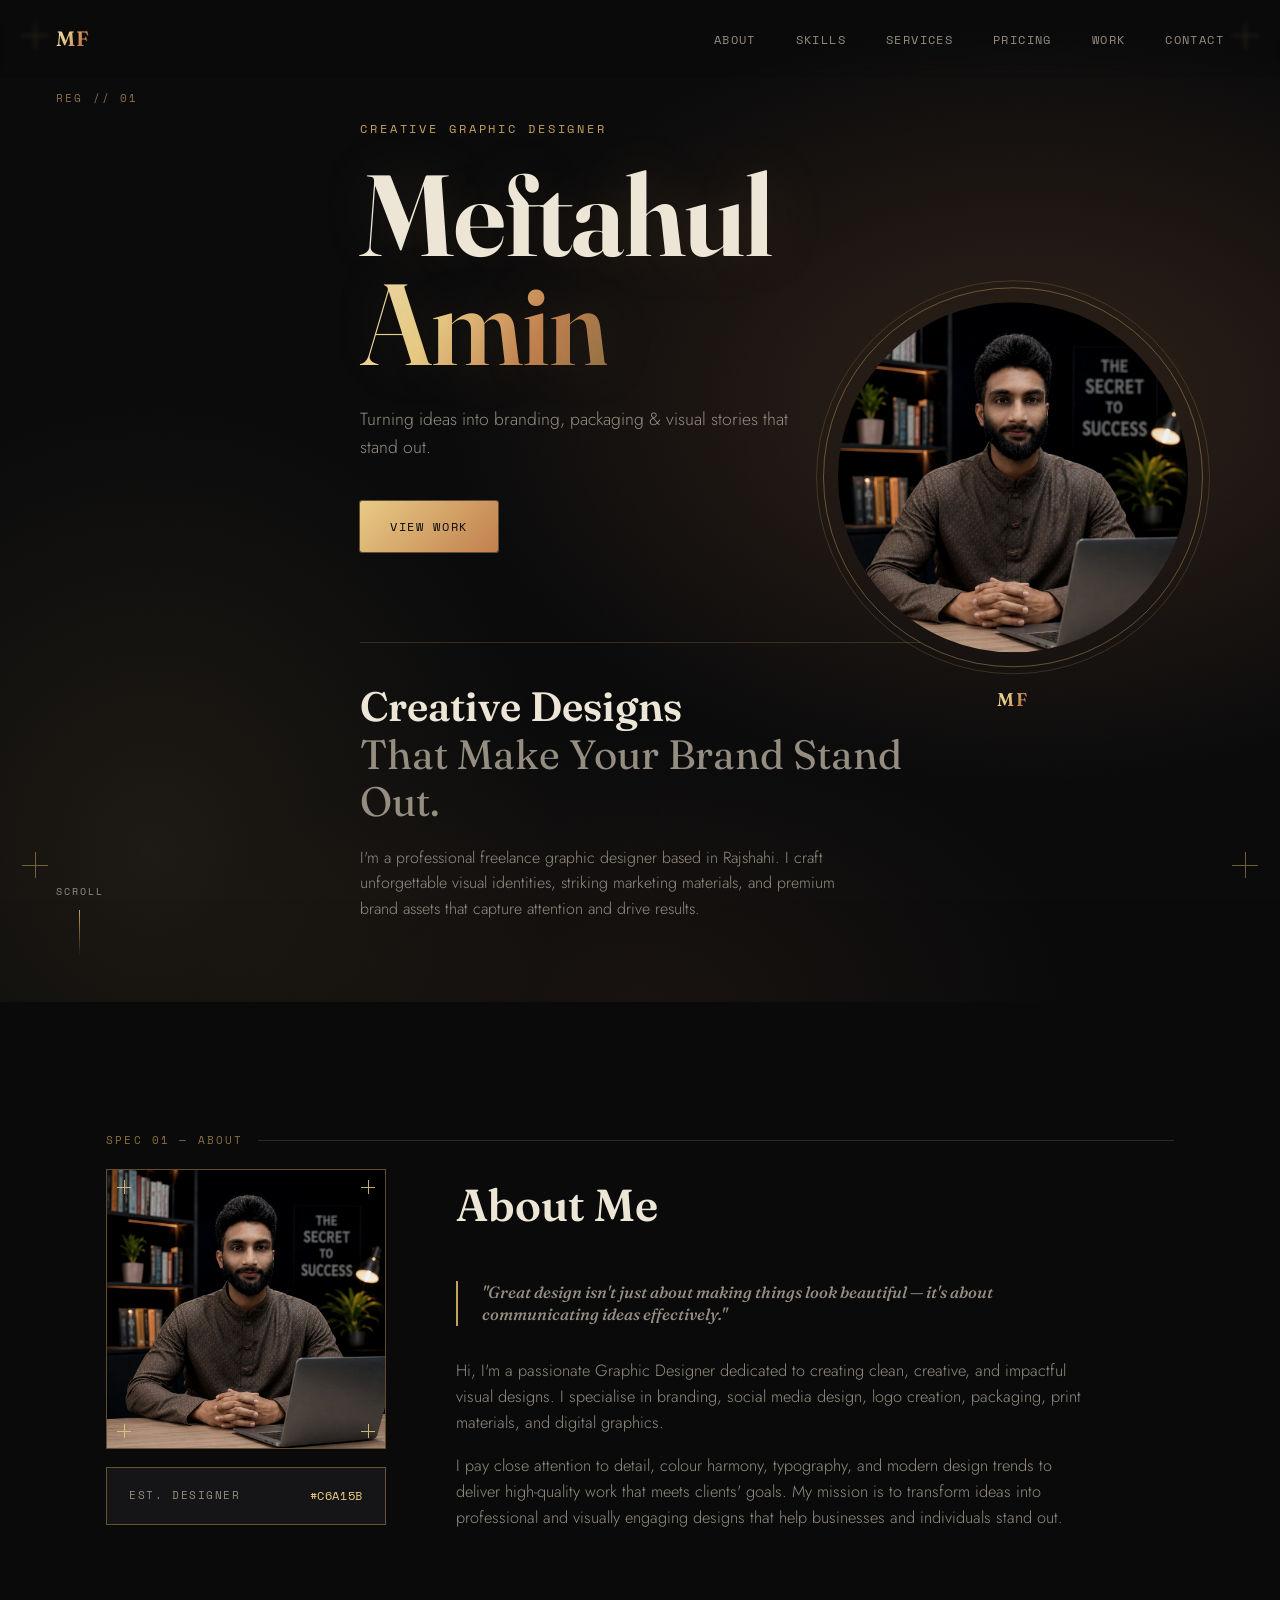
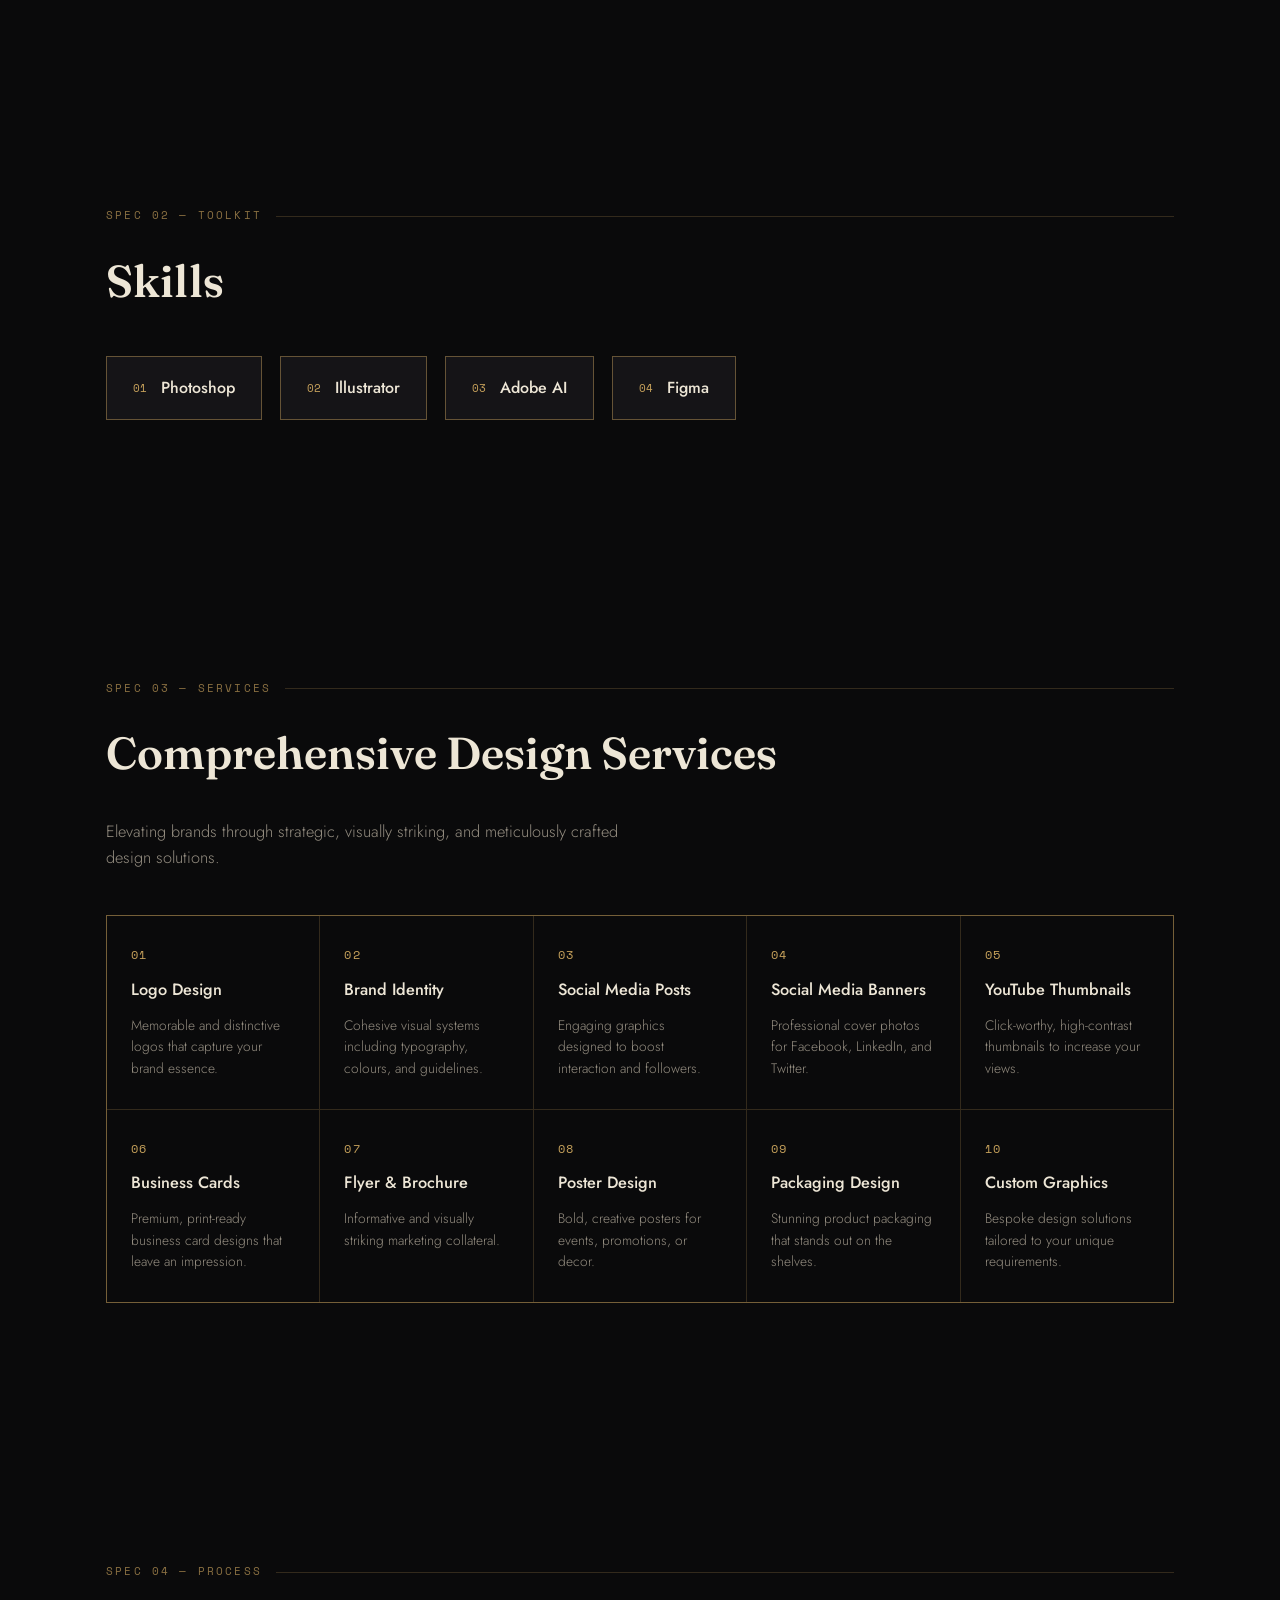
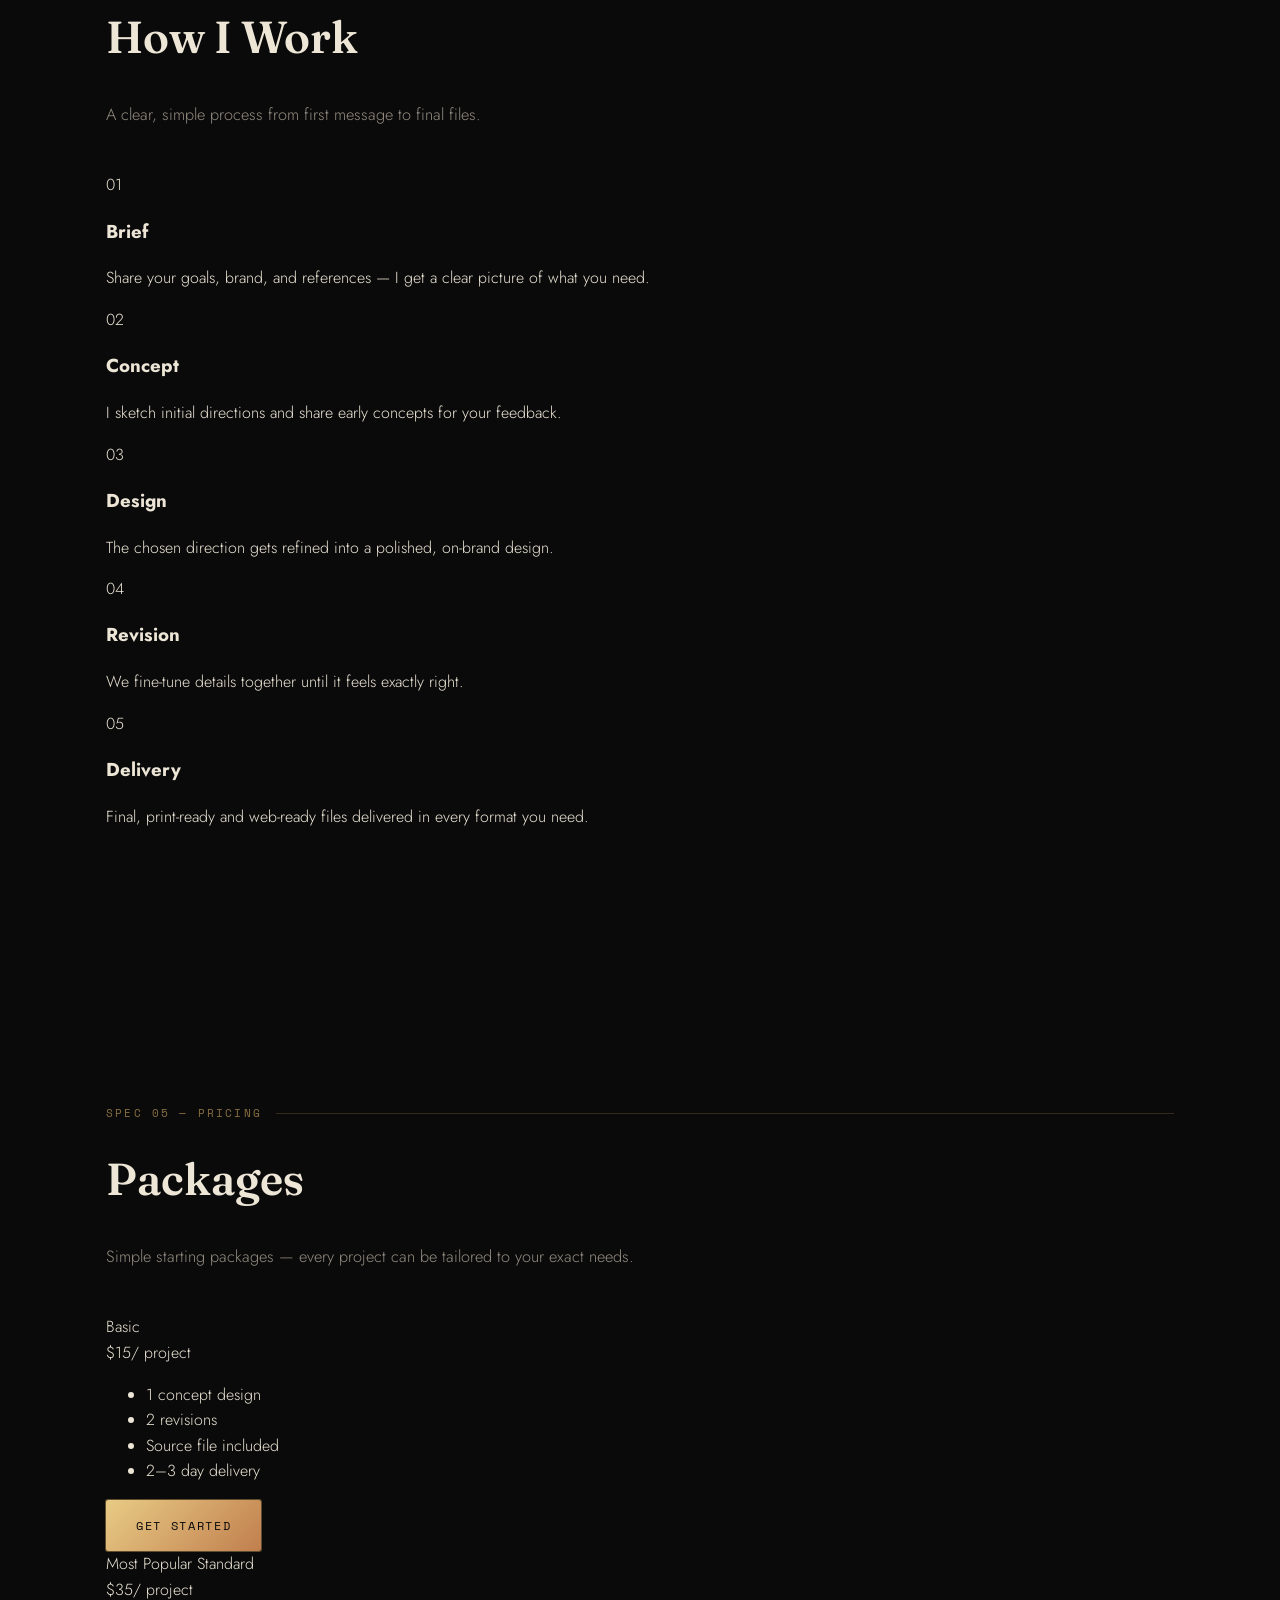
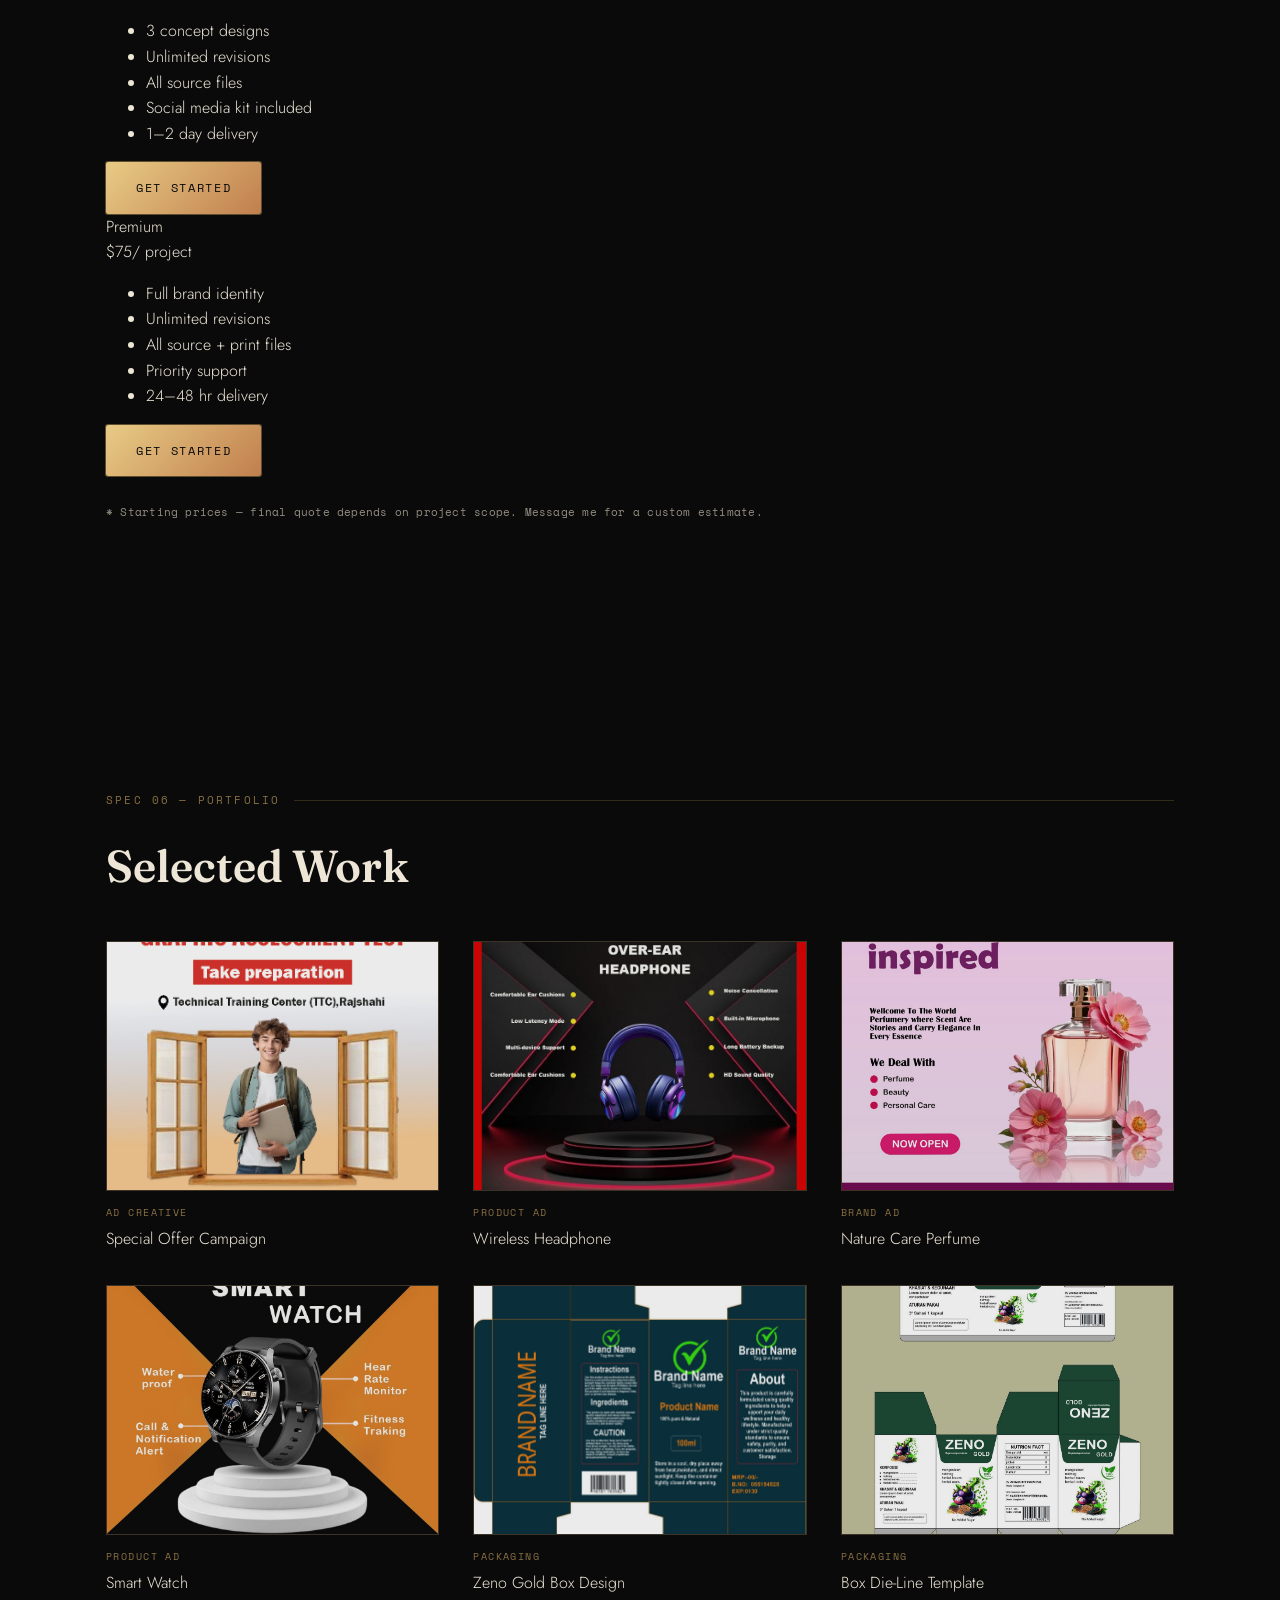
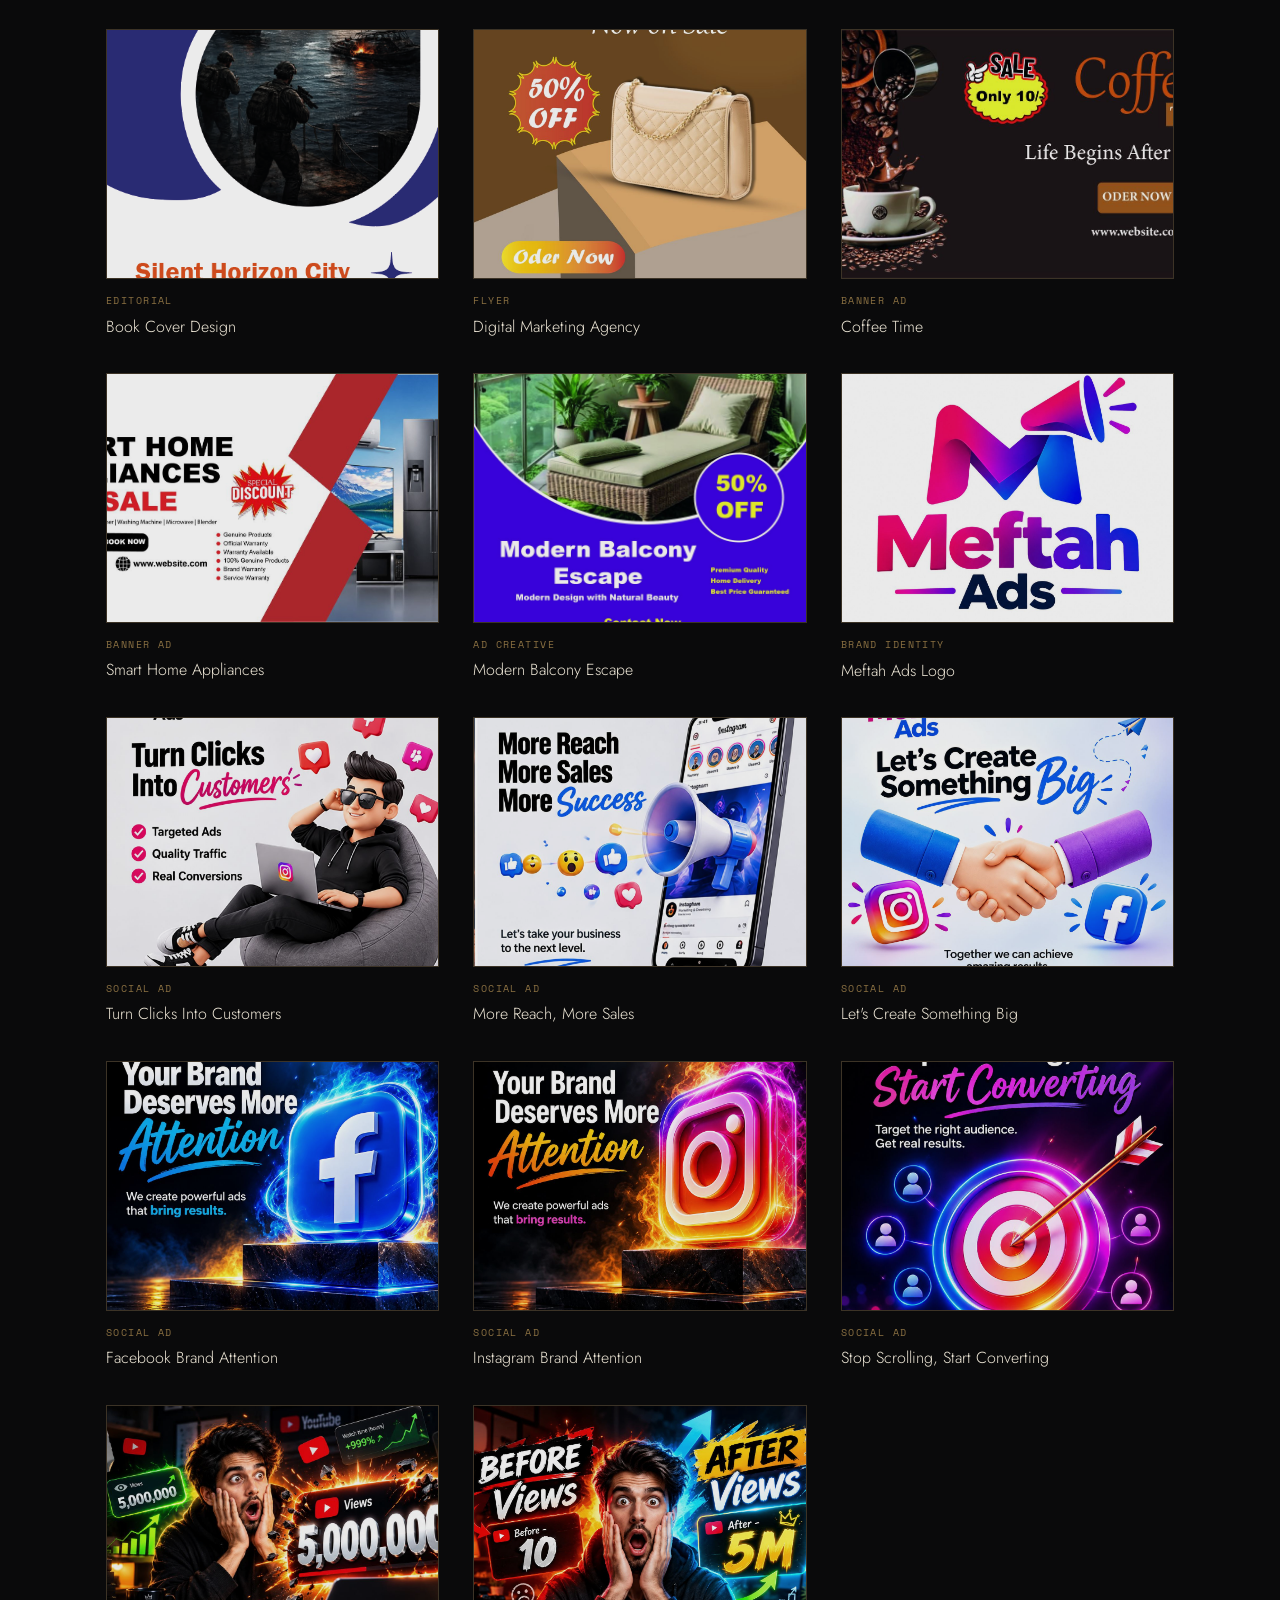
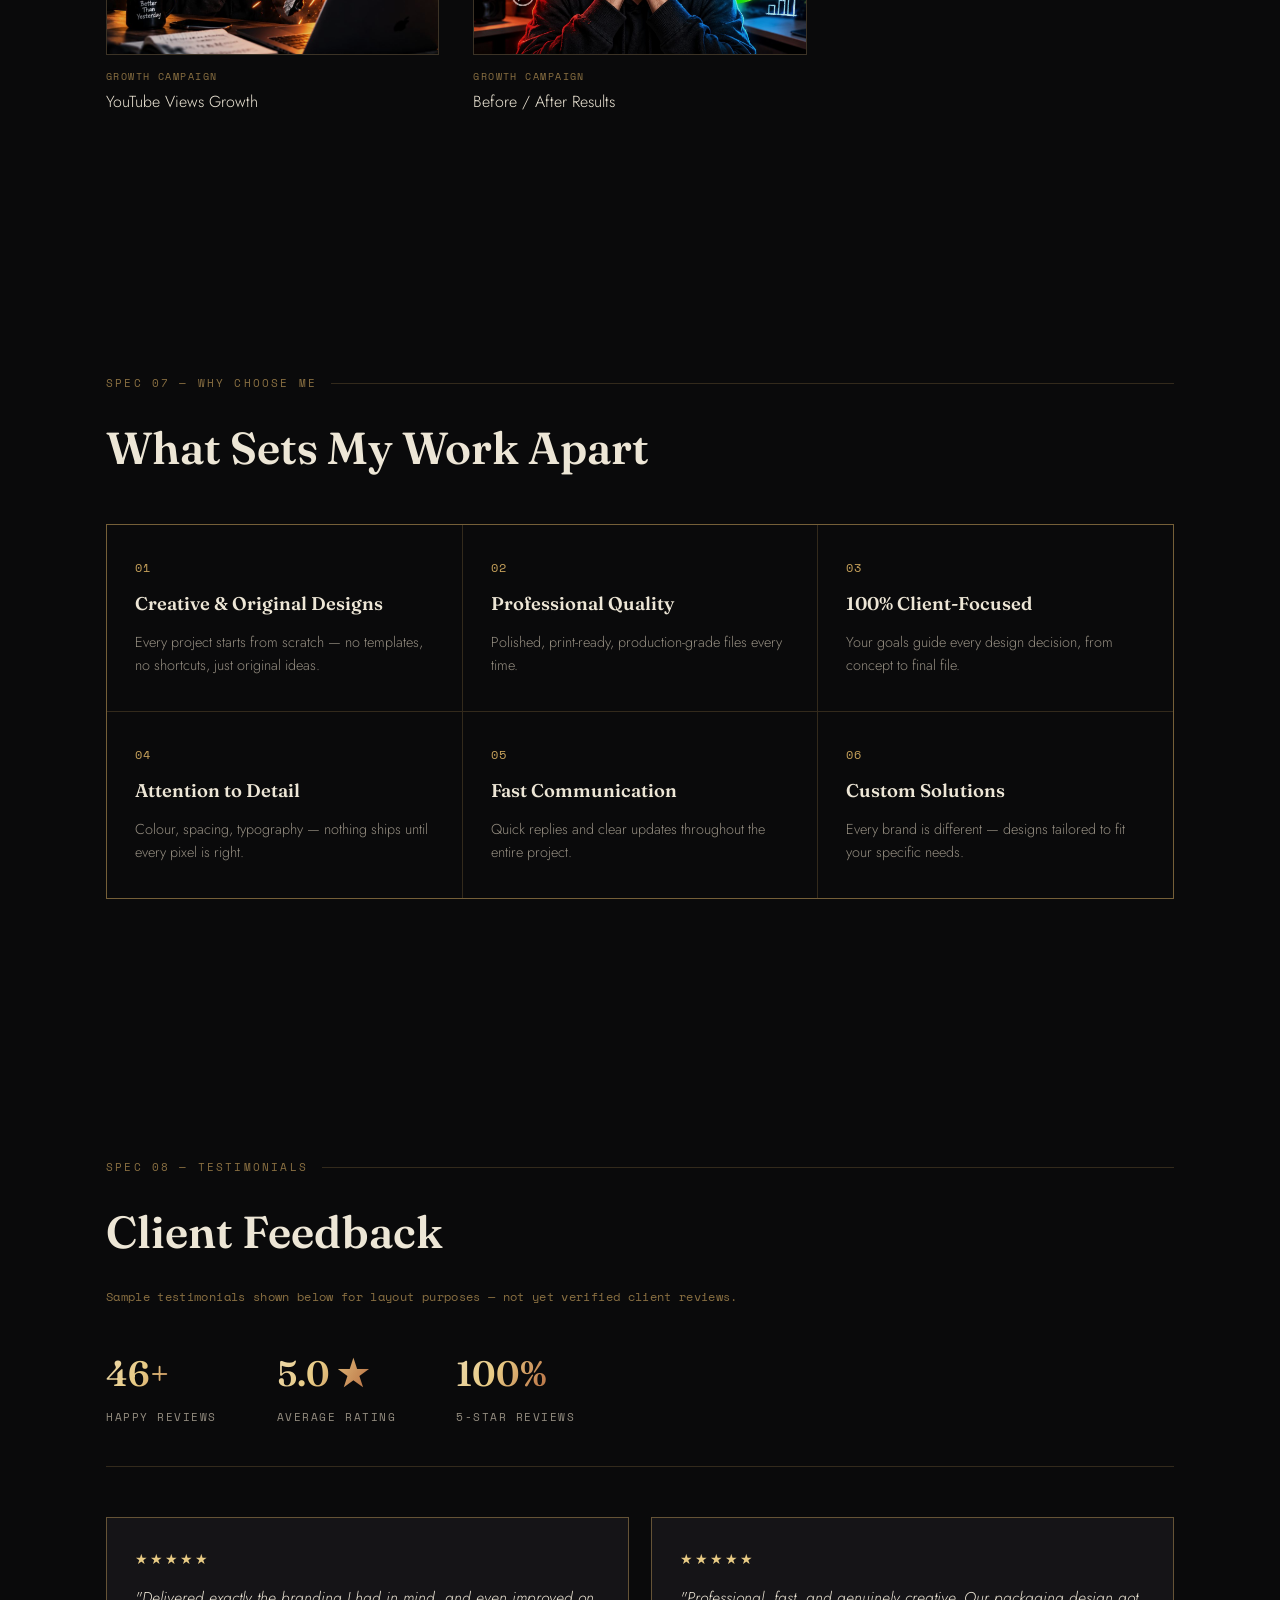
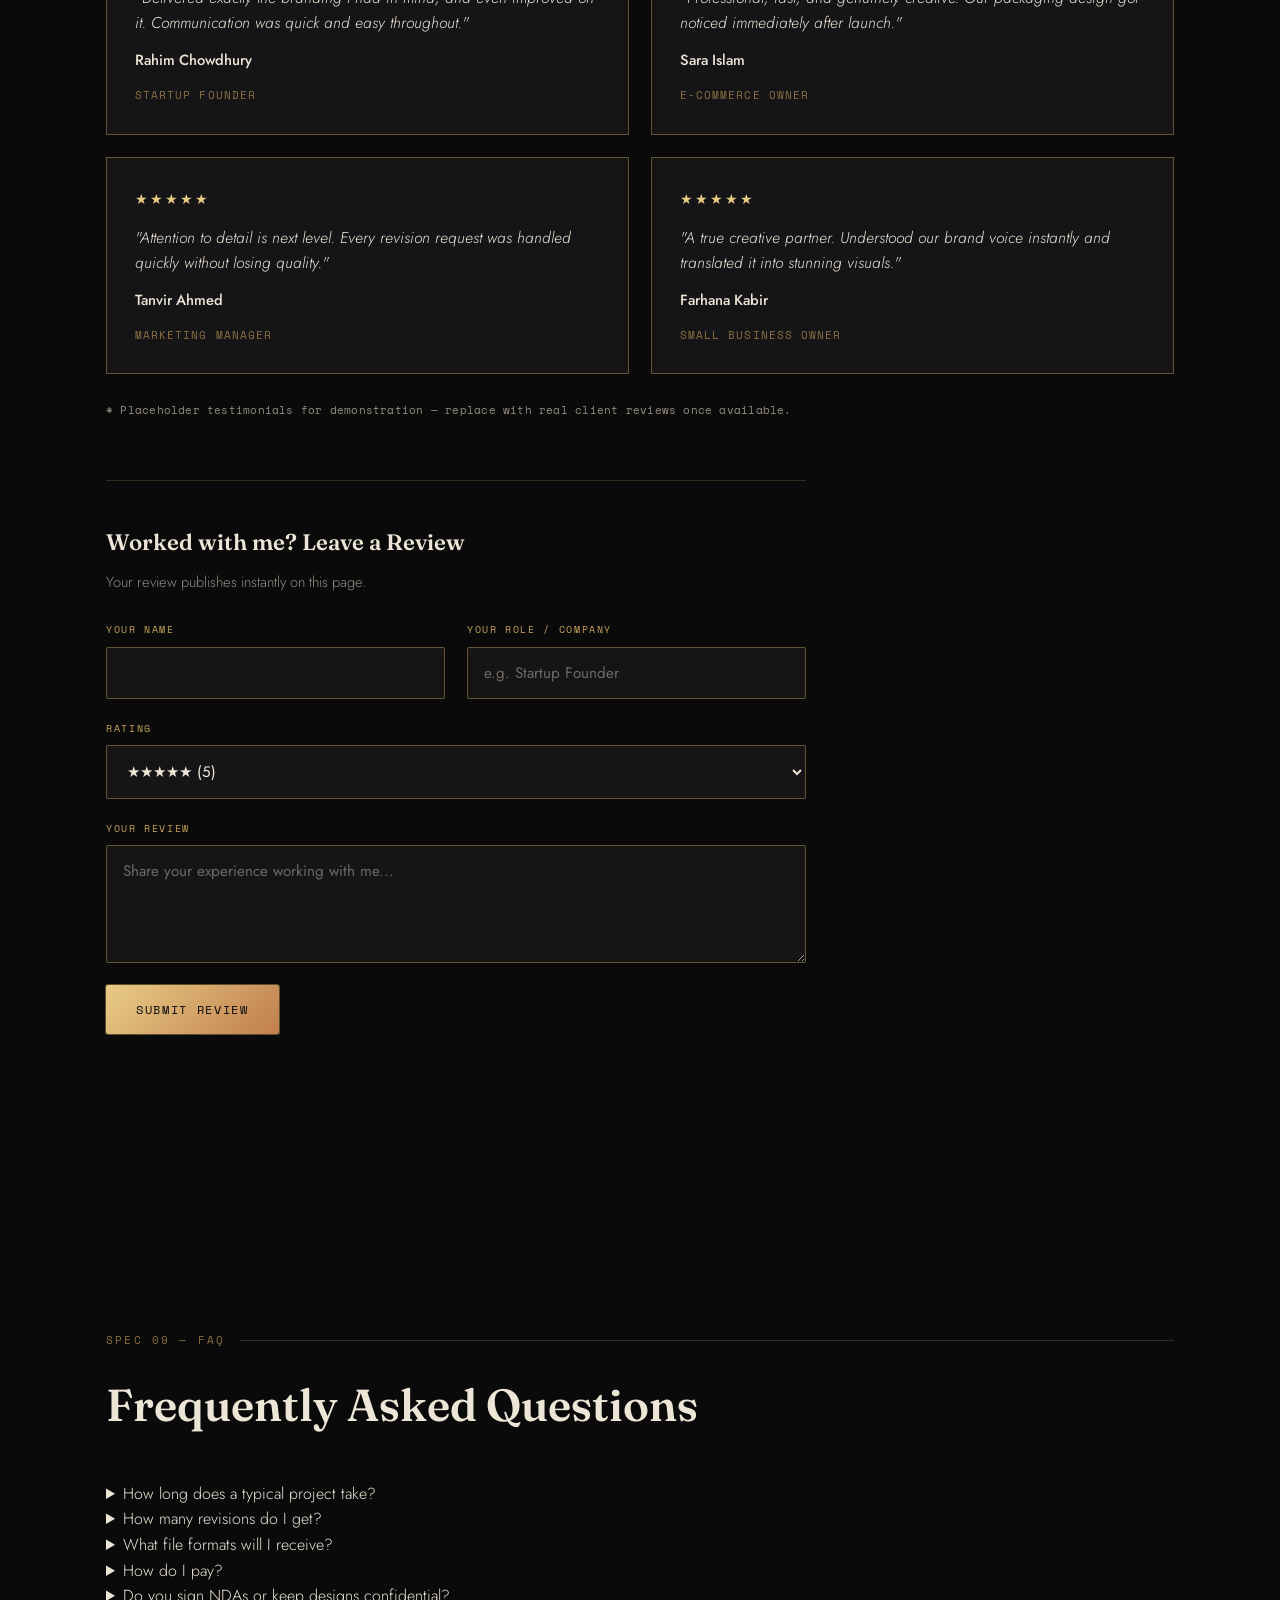
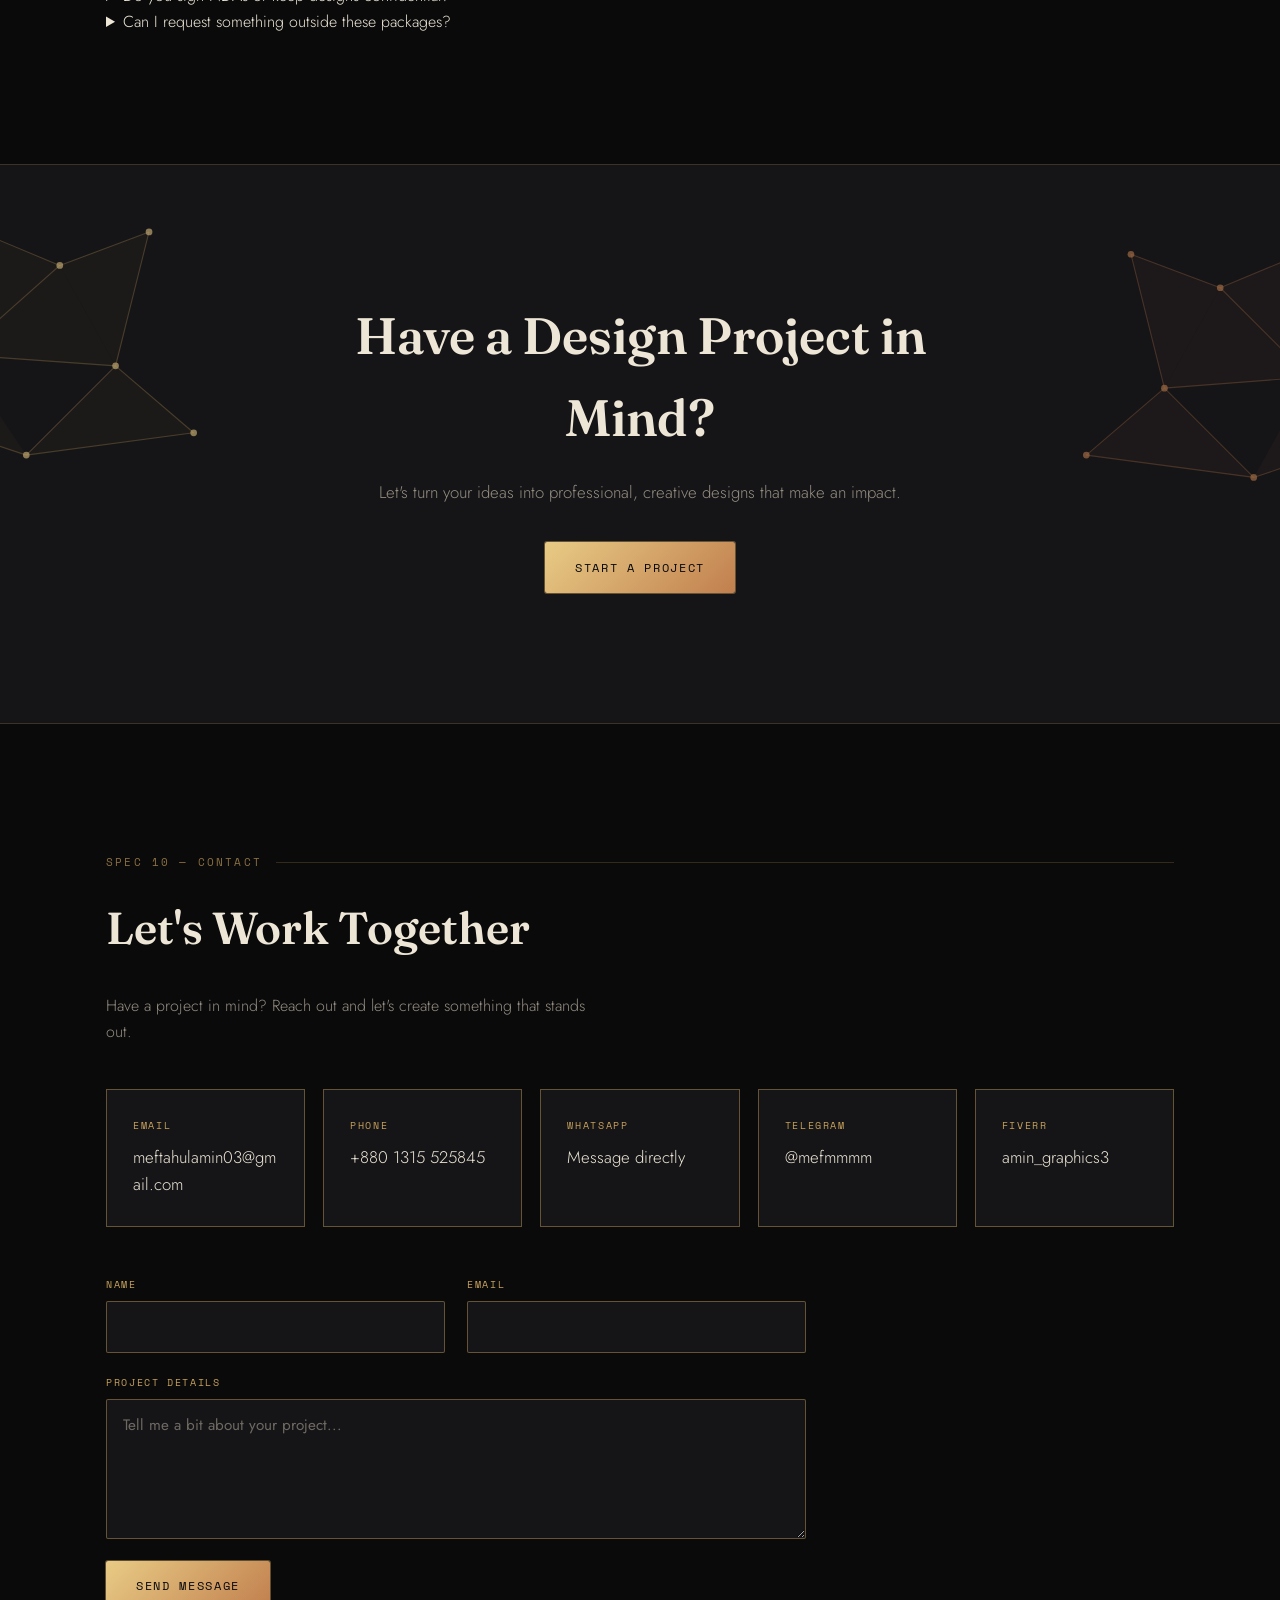
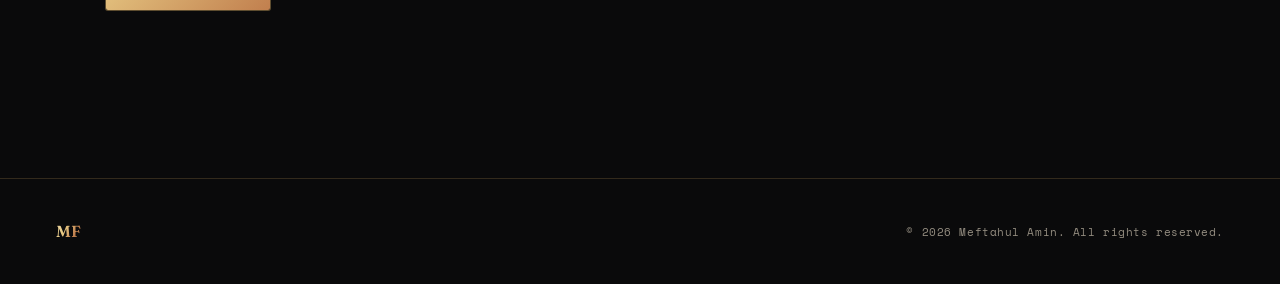
==== index.html @ 8a75ab2f "Add files via upload" ====
<!DOCTYPE html>
<html lang="en">
<head>
<meta charset="UTF-8">
<meta name="viewport" content="width=device-width, initial-scale=1.0">
<title>Meftahul Amin — Creative Graphic Designer</title>
<meta name="description" content="Meftahul Amin is a freelance graphic designer specialising in branding, packaging, social media design, and print materials. Based in Rajshahi, Bangladesh.">

<meta property="og:type" content="website">
<meta property="og:title" content="Meftahul Amin — Creative Graphic Designer">
<meta property="og:description" content="Branding, packaging, social media design, and print materials that make your brand stand out.">
<meta property="og:image" content="https://meftahulamin13.github.io/Meftahul13.graphic-designer/og-image.jpg">
<meta property="og:url" content="https://meftahulamin13.github.io/Meftahul13.graphic-designer/">

<meta name="twitter:card" content="summary_large_image">
<meta name="twitter:title" content="Meftahul Amin — Creative Graphic Designer">
<meta name="twitter:description" content="Branding, packaging, social media design, and print materials that make your brand stand out.">
<meta name="twitter:image" content="https://meftahulamin13.github.io/Meftahul13.graphic-designer/og-image.jpg">

<link rel="icon" type="image/png" href="favicon-32.png" sizes="32x32">
<link rel="icon" type="image/png" href="favicon-16.png" sizes="16x16">
<link rel="apple-touch-icon" href="apple-touch-icon.png">

<link rel="preconnect" href="https://fonts.googleapis.com">
<link rel="preconnect" href="https://fonts.gstatic.com" crossorigin>
<link href="https://fonts.googleapis.com/css2?family=Fraunces:ital,opsz,wght@0,9..144,300;0,9..144,500;0,9..144,600;0,9..144,700;1,9..144,500&family=Bodoni+Moda:ital,wght@1,500;1,600;1,700&family=Jost:wght@300;400;500;600&family=Space+Mono:wght@400;700&display=swap" rel="stylesheet">
<link rel="stylesheet" href="style.css">
</head>
<body>

<!-- Corner crop marks (fixed, decorative) -->
<div class="crop crop-tl"></div>
<div class="crop crop-tr"></div>
<div class="crop crop-bl"></div>
<div class="crop crop-br"></div>

<div class="grain"></div>

<!-- NAV -->
<nav class="nav">
  <div class="nav-mark">MF</div>
  <ul class="nav-links">
    <li><a href="#about">About</a></li>
    <li><a href="#skills">Skills</a></li>
    <li><a href="#services">Services</a></li>
    <li><a href="#pricing">Pricing</a></li>
    <li><a href="#work">Work</a></li>
    <li><a href="#contact">Contact</a></li>
  </ul>
  <button class="nav-toggle" aria-label="Toggle menu">
    <span></span><span></span><span></span>
  </button>
</nav>

<!-- HERO -->
<header class="hero">
  <div class="hero-reg">REG // 01</div>
  <div class="hero-content">
    <p class="hero-eyebrow">Creative Graphic Designer</p>
    <h1 class="hero-name">Meftahul<br><span>Amin</span></h1>
    <p class="hero-tagline">Turning ideas into branding, packaging &amp; visual stories that stand out.</p>
    <a href="#work" class="btn-gold">View Work</a>

    <div class="hero-statement">
      <h2 class="hero-statement-heading">Creative Designs<br><span>That Make Your Brand Stand Out.</span></h2>
      <p class="hero-statement-text">I'm a professional freelance graphic designer based in Rajshahi. I craft unforgettable visual identities, striking marketing materials, and premium brand assets that capture attention and drive results.</p>
    </div>
  </div>
  <div class="hero-monogram" aria-hidden="true">
    <div class="monogram-photo-ring">
      <img src="profile.jpg" alt="Portrait of Meftahul Amin" class="monogram-photo">
    </div>
    <span class="monogram-tag">MF</span>
  </div>
  <div class="scroll-cue">
    <span>SCROLL</span>
    <div class="scroll-line"></div>
  </div>
</header>

<main>

  <!-- ABOUT -->
  <section id="about" class="section about-section">
    <div class="section-label">SPEC 01 — ABOUT</div>
    <div class="about-grid">
      <div class="about-visual">
        <div class="about-photo-frame">
          <img src="profile.jpg" alt="Portrait of Meftahul Amin" class="about-photo">
          <div class="gallery-crop tl"></div><div class="gallery-crop tr"></div>
          <div class="gallery-crop bl"></div><div class="gallery-crop br"></div>
        </div>
        <div class="about-card">
          <span class="about-card-tag">Est. Designer</span>
          <span class="about-card-code">#C6A15B</span>
        </div>
      </div>
      <div class="about-text">
        <h2 class="section-heading">About Me</h2>
        <p class="pull-quote">"Great design isn't just about making things look beautiful — it's about communicating ideas effectively."</p>
        <p>Hi, I'm a passionate Graphic Designer dedicated to creating clean, creative, and impactful visual designs. I specialise in branding, social media design, logo creation, packaging, print materials, and digital graphics.</p>
        <p>I pay close attention to detail, colour harmony, typography, and modern design trends to deliver high-quality work that meets clients' goals. My mission is to transform ideas into professional and visually engaging designs that help businesses and individuals stand out.</p>
      </div>
    </div>
  </section>

  <!-- SKILLS -->
  <section id="skills" class="section skills-section">
    <div class="section-label">SPEC 02 — TOOLKIT</div>
    <h2 class="section-heading">Skills</h2>
    <div class="chip-row">
      <div class="chip">
        <span class="chip-index">01</span>
        <span class="chip-name">Photoshop</span>
      </div>
      <div class="chip">
        <span class="chip-index">02</span>
        <span class="chip-name">Illustrator</span>
      </div>
      <div class="chip">
        <span class="chip-index">03</span>
        <span class="chip-name">Adobe AI</span>
      </div>
      <div class="chip">
        <span class="chip-index">04</span>
        <span class="chip-name">Figma</span>
      </div>
    </div>
  </section>

  <!-- SERVICES -->
  <section id="services" class="section services-section">
    <div class="section-label">SPEC 03 — SERVICES</div>
    <h2 class="section-heading">Comprehensive Design Services</h2>
    <p class="services-intro">Elevating brands through strategic, visually striking, and meticulously crafted design solutions.</p>

    <div class="services-grid">
      <div class="service-card">
        <span class="service-index">01</span>
        <h3 class="service-title">Logo Design</h3>
        <p class="service-desc">Memorable and distinctive logos that capture your brand essence.</p>
      </div>
      <div class="service-card">
        <span class="service-index">02</span>
        <h3 class="service-title">Brand Identity</h3>
        <p class="service-desc">Cohesive visual systems including typography, colours, and guidelines.</p>
      </div>
      <div class="service-card">
        <span class="service-index">03</span>
        <h3 class="service-title">Social Media Posts</h3>
        <p class="service-desc">Engaging graphics designed to boost interaction and followers.</p>
      </div>
      <div class="service-card">
        <span class="service-index">04</span>
        <h3 class="service-title">Social Media Banners</h3>
        <p class="service-desc">Professional cover photos for Facebook, LinkedIn, and Twitter.</p>
      </div>
      <div class="service-card">
        <span class="service-index">05</span>
        <h3 class="service-title">YouTube Thumbnails</h3>
        <p class="service-desc">Click-worthy, high-contrast thumbnails to increase your views.</p>
      </div>
      <div class="service-card">
        <span class="service-index">06</span>
        <h3 class="service-title">Business Cards</h3>
        <p class="service-desc">Premium, print-ready business card designs that leave an impression.</p>
      </div>
      <div class="service-card">
        <span class="service-index">07</span>
        <h3 class="service-title">Flyer &amp; Brochure</h3>
        <p class="service-desc">Informative and visually striking marketing collateral.</p>
      </div>
      <div class="service-card">
        <span class="service-index">08</span>
        <h3 class="service-title">Poster Design</h3>
        <p class="service-desc">Bold, creative posters for events, promotions, or decor.</p>
      </div>
      <div class="service-card">
        <span class="service-index">09</span>
        <h3 class="service-title">Packaging Design</h3>
        <p class="service-desc">Stunning product packaging that stands out on the shelves.</p>
      </div>
      <div class="service-card">
        <span class="service-index">10</span>
        <h3 class="service-title">Custom Graphics</h3>
        <p class="service-desc">Bespoke design solutions tailored to your unique requirements.</p>
      </div>
    </div>
  </section>

  <!-- PROCESS -->
  <section id="process" class="section process-section">
    <div class="section-label">SPEC 04 — PROCESS</div>
    <h2 class="section-heading">How I Work</h2>
    <p class="services-intro">A clear, simple process from first message to final files.</p>

    <div class="process-grid">
      <div class="process-card">
        <span class="process-index">01</span>
        <h3 class="process-title">Brief</h3>
        <p class="process-desc">Share your goals, brand, and references — I get a clear picture of what you need.</p>
      </div>
      <div class="process-card">
        <span class="process-index">02</span>
        <h3 class="process-title">Concept</h3>
        <p class="process-desc">I sketch initial directions and share early concepts for your feedback.</p>
      </div>
      <div class="process-card">
        <span class="process-index">03</span>
        <h3 class="process-title">Design</h3>
        <p class="process-desc">The chosen direction gets refined into a polished, on-brand design.</p>
      </div>
      <div class="process-card">
        <span class="process-index">04</span>
        <h3 class="process-title">Revision</h3>
        <p class="process-desc">We fine-tune details together until it feels exactly right.</p>
      </div>
      <div class="process-card">
        <span class="process-index">05</span>
        <h3 class="process-title">Delivery</h3>
        <p class="process-desc">Final, print-ready and web-ready files delivered in every format you need.</p>
      </div>
    </div>
  </section>

  <!-- PRICING -->
  <section id="pricing" class="section pricing-section">
    <div class="section-label">SPEC 05 — PRICING</div>
    <h2 class="section-heading">Packages</h2>
    <p class="services-intro">Simple starting packages — every project can be tailored to your exact needs.</p>

    <div class="pricing-grid">
      <div class="pricing-card">
        <span class="pricing-tier">Basic</span>
        <div class="pricing-amount">$15<span>/ project</span></div>
        <ul class="pricing-features">
          <li>1 concept design</li>
          <li>2 revisions</li>
          <li>Source file included</li>
          <li>2–3 day delivery</li>
        </ul>
        <a href="#contact" class="btn-gold pricing-cta">Get Started</a>
      </div>
      <div class="pricing-card pricing-featured">
        <span class="pricing-badge">Most Popular</span>
        <span class="pricing-tier">Standard</span>
        <div class="pricing-amount">$35<span>/ project</span></div>
        <ul class="pricing-features">
          <li>3 concept designs</li>
          <li>Unlimited revisions</li>
          <li>All source files</li>
          <li>Social media kit included</li>
          <li>1–2 day delivery</li>
        </ul>
        <a href="#contact" class="btn-gold pricing-cta">Get Started</a>
      </div>
      <div class="pricing-card">
        <span class="pricing-tier">Premium</span>
        <div class="pricing-amount">$75<span>/ project</span></div>
        <ul class="pricing-features">
          <li>Full brand identity</li>
          <li>Unlimited revisions</li>
          <li>All source + print files</li>
          <li>Priority support</li>
          <li>24–48 hr delivery</li>
        </ul>
        <a href="#contact" class="btn-gold pricing-cta">Get Started</a>
      </div>
    </div>
    <p class="testimonial-note">* Starting prices — final quote depends on project scope. Message me for a custom estimate.</p>
  </section>

  <!-- WORK / GALLERY -->
  <section id="work" class="section work-section">
    <div class="section-label">SPEC 06 — PORTFOLIO</div>
    <h2 class="section-heading">Selected Work</h2>
    <div class="gallery">

      <figure class="gallery-item">
        <div class="gallery-frame">
          <img src="project-bag-sale.png" alt="Special Offer bag sale advertisement design">
          <div class="gallery-crop tl"></div><div class="gallery-crop tr"></div>
          <div class="gallery-crop bl"></div><div class="gallery-crop br"></div>
        </div>
        <figcaption><span>Ad Creative</span>Special Offer Campaign</figcaption>
      </figure>

      <figure class="gallery-item">
        <div class="gallery-frame">
          <img src="project-headphone.jpg" alt="Wireless headphone product advertisement design">
          <div class="gallery-crop tl"></div><div class="gallery-crop tr"></div>
          <div class="gallery-crop bl"></div><div class="gallery-crop br"></div>
        </div>
        <figcaption><span>Product Ad</span>Wireless Headphone</figcaption>
      </figure>

      <figure class="gallery-item">
        <div class="gallery-frame">
          <img src="project-perfume.jpg" alt="Nature Care perfume brand advertisement design">
          <div class="gallery-crop tl"></div><div class="gallery-crop tr"></div>
          <div class="gallery-crop bl"></div><div class="gallery-crop br"></div>
        </div>
        <figcaption><span>Brand Ad</span>Nature Care Perfume</figcaption>
      </figure>


      <figure class="gallery-item">
        <div class="gallery-frame">
          <img src="project-smartwatch.jpg" alt="Smart watch product advertisement design">
          <div class="gallery-crop tl"></div><div class="gallery-crop tr"></div>
          <div class="gallery-crop bl"></div><div class="gallery-crop br"></div>
        </div>
        <figcaption><span>Product Ad</span>Smart Watch</figcaption>
      </figure>

      <figure class="gallery-item">
        <div class="gallery-frame">
          <img src="project-zeno-gold.jpg" alt="Zeno Gold packaging box design">
          <div class="gallery-crop tl"></div><div class="gallery-crop tr"></div>
          <div class="gallery-crop bl"></div><div class="gallery-crop br"></div>
        </div>
        <figcaption><span>Packaging</span>Zeno Gold Box Design</figcaption>
      </figure>

      <figure class="gallery-item">
        <div class="gallery-frame">
          <img src="project-box-template.jpg" alt="Product packaging box template die-line design">
          <div class="gallery-crop tl"></div><div class="gallery-crop tr"></div>
          <div class="gallery-crop bl"></div><div class="gallery-crop br"></div>
        </div>
        <figcaption><span>Packaging</span>Box Die-Line Template</figcaption>
      </figure>

      <figure class="gallery-item">
        <div class="gallery-frame">
          <img src="project-book-cover.png" alt="Silent Horizon City book cover design">
          <div class="gallery-crop tl"></div><div class="gallery-crop tr"></div>
          <div class="gallery-crop bl"></div><div class="gallery-crop br"></div>
        </div>
        <figcaption><span>Editorial</span>Book Cover Design</figcaption>
      </figure>

      <figure class="gallery-item">
        <div class="gallery-frame">
          <img src="project-digital-marketing.jpg" alt="Digital marketing agency flyer design">
          <div class="gallery-crop tl"></div><div class="gallery-crop tr"></div>
          <div class="gallery-crop bl"></div><div class="gallery-crop br"></div>
        </div>
        <figcaption><span>Flyer</span>Digital Marketing Agency</figcaption>
      </figure>

      <figure class="gallery-item">
        <div class="gallery-frame">
          <img src="project-coffee.jpg" alt="Coffee Time banner advertisement design">
          <div class="gallery-crop tl"></div><div class="gallery-crop tr"></div>
          <div class="gallery-crop bl"></div><div class="gallery-crop br"></div>
        </div>
        <figcaption><span>Banner Ad</span>Coffee Time</figcaption>
      </figure>

      <figure class="gallery-item">
        <div class="gallery-frame">
          <img src="project-appliances.jpg" alt="Smart home appliances sale banner design">
          <div class="gallery-crop tl"></div><div class="gallery-crop tr"></div>
          <div class="gallery-crop bl"></div><div class="gallery-crop br"></div>
        </div>
        <figcaption><span>Banner Ad</span>Smart Home Appliances</figcaption>
      </figure>

      <figure class="gallery-item">
        <div class="gallery-frame">
          <img src="project-balcony.jpg" alt="Modern Balcony Escape furniture advertisement design">
          <div class="gallery-crop tl"></div><div class="gallery-crop tr"></div>
          <div class="gallery-crop bl"></div><div class="gallery-crop br"></div>
        </div>
        <figcaption><span>Ad Creative</span>Modern Balcony Escape</figcaption>
      </figure>

      <figure class="gallery-item">
        <div class="gallery-frame">
          <img src="project-meftah-logo.jpg" alt="Meftah Ads brand logo design">
          <div class="gallery-crop tl"></div><div class="gallery-crop tr"></div>
          <div class="gallery-crop bl"></div><div class="gallery-crop br"></div>
        </div>
        <figcaption><span>Brand Identity</span>Meftah Ads Logo</figcaption>
      </figure>

      <figure class="gallery-item">
        <div class="gallery-frame">
          <img src="project-meftah-clicks.jpg" alt="Meftah Ads Turn Clicks Into Customers social media ad">
          <div class="gallery-crop tl"></div><div class="gallery-crop tr"></div>
          <div class="gallery-crop bl"></div><div class="gallery-crop br"></div>
        </div>
        <figcaption><span>Social Ad</span>Turn Clicks Into Customers</figcaption>
      </figure>

      <figure class="gallery-item">
        <div class="gallery-frame">
          <img src="project-meftah-reach.jpg" alt="Meftah Ads More Reach More Sales social media ad">
          <div class="gallery-crop tl"></div><div class="gallery-crop tr"></div>
          <div class="gallery-crop bl"></div><div class="gallery-crop br"></div>
        </div>
        <figcaption><span>Social Ad</span>More Reach, More Sales</figcaption>
      </figure>

      <figure class="gallery-item">
        <div class="gallery-frame">
          <img src="project-meftah-handshake.jpg" alt="Meftah Ads Lets Create Something Big social media ad">
          <div class="gallery-crop tl"></div><div class="gallery-crop tr"></div>
          <div class="gallery-crop bl"></div><div class="gallery-crop br"></div>
        </div>
        <figcaption><span>Social Ad</span>Let's Create Something Big</figcaption>
      </figure>

      <figure class="gallery-item">
        <div class="gallery-frame">
          <img src="project-fb-attention.jpg" alt="Your Brand Deserves More Attention Facebook ad design">
          <div class="gallery-crop tl"></div><div class="gallery-crop tr"></div>
          <div class="gallery-crop bl"></div><div class="gallery-crop br"></div>
        </div>
        <figcaption><span>Social Ad</span>Facebook Brand Attention</figcaption>
      </figure>

      <figure class="gallery-item">
        <div class="gallery-frame">
          <img src="project-ig-attention.jpg" alt="Your Brand Deserves More Attention Instagram ad design">
          <div class="gallery-crop tl"></div><div class="gallery-crop tr"></div>
          <div class="gallery-crop bl"></div><div class="gallery-crop br"></div>
        </div>
        <figcaption><span>Social Ad</span>Instagram Brand Attention</figcaption>
      </figure>

      <figure class="gallery-item">
        <div class="gallery-frame">
          <img src="project-target-converting.jpg" alt="Stop Scrolling Start Converting social media ad design">
          <div class="gallery-crop tl"></div><div class="gallery-crop tr"></div>
          <div class="gallery-crop bl"></div><div class="gallery-crop br"></div>
        </div>
        <figcaption><span>Social Ad</span>Stop Scrolling, Start Converting</figcaption>
      </figure>

      <figure class="gallery-item">
        <div class="gallery-frame">
          <img src="project-youtube-views.jpg" alt="YouTube channel growth results promotional design">
          <div class="gallery-crop tl"></div><div class="gallery-crop tr"></div>
          <div class="gallery-crop bl"></div><div class="gallery-crop br"></div>
        </div>
        <figcaption><span>Growth Campaign</span>YouTube Views Growth</figcaption>
      </figure>

      <figure class="gallery-item">
        <div class="gallery-frame">
          <img src="project-before-after.jpg" alt="Before and after YouTube views growth comparison design">
          <div class="gallery-crop tl"></div><div class="gallery-crop tr"></div>
          <div class="gallery-crop bl"></div><div class="gallery-crop br"></div>
        </div>
        <figcaption><span>Growth Campaign</span>Before / After Results</figcaption>
      </figure>

    </div>
  </section>

  <!-- WHY CHOOSE ME -->
  <section id="why-choose" class="section why-section">
    <div class="section-label">SPEC 07 — WHY CHOOSE ME</div>
    <h2 class="section-heading">What Sets My Work Apart</h2>

    <div class="why-grid">
      <div class="why-card">
        <span class="why-index">01</span>
        <h3 class="why-title">Creative &amp; Original Designs</h3>
        <p class="why-desc">Every project starts from scratch — no templates, no shortcuts, just original ideas.</p>
      </div>
      <div class="why-card">
        <span class="why-index">02</span>
        <h3 class="why-title">Professional Quality</h3>
        <p class="why-desc">Polished, print-ready, production-grade files every time.</p>
      </div>
      <div class="why-card">
        <span class="why-index">03</span>
        <h3 class="why-title">100% Client-Focused</h3>
        <p class="why-desc">Your goals guide every design decision, from concept to final file.</p>
      </div>
      <div class="why-card">
        <span class="why-index">04</span>
        <h3 class="why-title">Attention to Detail</h3>
        <p class="why-desc">Colour, spacing, typography — nothing ships until every pixel is right.</p>
      </div>
      <div class="why-card">
        <span class="why-index">05</span>
        <h3 class="why-title">Fast Communication</h3>
        <p class="why-desc">Quick replies and clear updates throughout the entire project.</p>
      </div>
      <div class="why-card">
        <span class="why-index">06</span>
        <h3 class="why-title">Custom Solutions</h3>
        <p class="why-desc">Every brand is different — designs tailored to fit your specific needs.</p>
      </div>
    </div>
  </section>

  <!-- TESTIMONIALS -->
  <section id="testimonials" class="section testimonials-section">
    <div class="section-label">SPEC 08 — TESTIMONIALS</div>
    <h2 class="section-heading">Client Feedback</h2>
    <p class="testimonial-disclaimer">Sample testimonials shown below for layout purposes — not yet verified client reviews.</p>

    <div class="rating-strip">
      <div class="rating-stat">
        <span class="rating-number">46+</span>
        <span class="rating-label">Happy Reviews</span>
      </div>
      <div class="rating-stat">
        <span class="rating-number">5.0 ★</span>
        <span class="rating-label">Average Rating</span>
      </div>
      <div class="rating-stat">
        <span class="rating-number">100%</span>
        <span class="rating-label">5-Star Reviews</span>
      </div>
    </div>

    <div class="testimonial-grid">
      <div class="testimonial-card">
        <div class="stars">★★★★★</div>
        <p class="testimonial-text">"Delivered exactly the branding I had in mind, and even improved on it. Communication was quick and easy throughout."</p>
        <span class="testimonial-name">Rahim Chowdhury</span>
        <span class="testimonial-role">Startup Founder</span>
      </div>
      <div class="testimonial-card">
        <div class="stars">★★★★★</div>
        <p class="testimonial-text">"Professional, fast, and genuinely creative. Our packaging design got noticed immediately after launch."</p>
        <span class="testimonial-name">Sara Islam</span>
        <span class="testimonial-role">E-commerce Owner</span>
      </div>
      <div class="testimonial-card">
        <div class="stars">★★★★★</div>
        <p class="testimonial-text">"Attention to detail is next level. Every revision request was handled quickly without losing quality."</p>
        <span class="testimonial-name">Tanvir Ahmed</span>
        <span class="testimonial-role">Marketing Manager</span>
      </div>
      <div class="testimonial-card">
        <div class="stars">★★★★★</div>
        <p class="testimonial-text">"A true creative partner. Understood our brand voice instantly and translated it into stunning visuals."</p>
        <span class="testimonial-name">Farhana Kabir</span>
        <span class="testimonial-role">Small Business Owner</span>
      </div>
    </div>

    <div class="testimonial-grid live-testimonial-grid" id="liveTestimonials"></div>

    <p class="testimonial-note">* Placeholder testimonials for demonstration — replace with real client reviews once available.</p>

    <div class="review-submit">
      <h3 class="review-submit-heading">Worked with me? Leave a Review</h3>
      <p class="review-submit-text">Your review publishes instantly on this page.</p>
      <form class="review-form" action="https://formspree.io/f/mvzelbjk" method="POST">
        <div class="form-row">
          <div class="form-field">
            <label for="rev-name">Your Name</label>
            <input type="text" id="rev-name" name="name" required>
          </div>
          <div class="form-field">
            <label for="rev-role">Your Role / Company</label>
            <input type="text" id="rev-role" name="role" placeholder="e.g. Startup Founder">
          </div>
        </div>
        <div class="form-field">
          <label for="rev-rating">Rating</label>
          <select id="rev-rating" name="rating">
            <option value="5 stars">★★★★★ (5)</option>
            <option value="4 stars">★★★★ (4)</option>
            <option value="3 stars">★★★ (3)</option>
            <option value="2 stars">★★ (2)</option>
            <option value="1 star">★ (1)</option>
          </select>
        </div>
        <div class="form-field">
          <label for="rev-text">Your Review</label>
          <textarea id="rev-text" name="review" rows="4" required placeholder="Share your experience working with me..."></textarea>
        </div>
        <input type="hidden" name="_subject" value="New client review submitted — Meftahul Amin site">
        <input type="text" name="_gotcha" style="display:none">
        <button type="submit" class="btn-gold form-submit review-submit-btn">Submit Review</button>
        <p class="form-status" id="reviewStatus" aria-live="polite"></p>
      </form>
    </div>
  </section>

  <!-- FAQ -->
  <section id="faq" class="section faq-section">
    <div class="section-label">SPEC 09 — FAQ</div>
    <h2 class="section-heading">Frequently Asked Questions</h2>

    <div class="faq-list">
      <details class="faq-item">
        <summary>How long does a typical project take?</summary>
        <p>Most designs are delivered within 1–3 days depending on the package and complexity. Larger brand identity projects may take 5–7 days.</p>
      </details>
      <details class="faq-item">
        <summary>How many revisions do I get?</summary>
        <p>Basic package includes 2 revisions; Standard and Premium packages include unlimited revisions until you're happy with the result.</p>
      </details>
      <details class="faq-item">
        <summary>What file formats will I receive?</summary>
        <p>You'll get print-ready (PDF, AI, EPS) and web-ready (PNG, JPG, SVG) files as needed for your project.</p>
      </details>
      <details class="faq-item">
        <summary>How do I pay?</summary>
        <p>Payment can be arranged via Fiverr, bank transfer, or mobile banking — details are confirmed once we agree on project scope.</p>
      </details>
      <details class="faq-item">
        <summary>Do you sign NDAs or keep designs confidential?</summary>
        <p>Yes — happy to sign an NDA for sensitive projects, and I never reuse or resell client work.</p>
      </details>
      <details class="faq-item">
        <summary>Can I request something outside these packages?</summary>
        <p>Absolutely — message me your requirements and I'll put together a custom quote.</p>
      </details>
    </div>
  </section>

  <!-- CTA -->
  <section class="cta-section">
    <svg class="cta-network" viewBox="0 0 1400 500" preserveAspectRatio="xMidYMid slice" aria-hidden="true">
      <!-- left cluster -->
      <g class="net-left">
        <polygon points="60,40 180,90 90,170" />
        <polygon points="180,90 260,60 230,180" />
        <polygon points="90,170 180,90 230,180" />
        <polygon points="30,220 90,170 150,260" />
        <polygon points="230,180 150,260 300,240" />
        <line x1="60" y1="40" x2="180" y2="90"/>
        <line x1="180" y1="90" x2="260" y2="60"/>
        <line x1="180" y1="90" x2="90" y2="170"/>
        <line x1="90" y1="170" x2="230" y2="180"/>
        <line x1="260" y1="60" x2="230" y2="180"/>
        <line x1="90" y1="170" x2="30" y2="220"/>
        <line x1="30" y1="220" x2="150" y2="260"/>
        <line x1="150" y1="260" x2="230" y2="180"/>
        <line x1="150" y1="260" x2="300" y2="240"/>
        <line x1="230" y1="180" x2="300" y2="240"/>
        <circle cx="60" cy="40" r="3"/>
        <circle cx="180" cy="90" r="3"/>
        <circle cx="260" cy="60" r="3"/>
        <circle cx="90" cy="170" r="3"/>
        <circle cx="230" cy="180" r="3"/>
        <circle cx="30" cy="220" r="3"/>
        <circle cx="150" cy="260" r="3"/>
        <circle cx="300" cy="240" r="3"/>
      </g>
      <!-- right cluster -->
      <g class="net-right">
        <polygon points="1340,60 1220,110 1300,190" />
        <polygon points="1220,110 1140,80 1170,200" />
        <polygon points="1300,190 1220,110 1170,200" />
        <polygon points="1370,240 1300,190 1250,280" />
        <polygon points="1170,200 1250,280 1100,260" />
        <line x1="1340" y1="60" x2="1220" y2="110"/>
        <line x1="1220" y1="110" x2="1140" y2="80"/>
        <line x1="1220" y1="110" x2="1300" y2="190"/>
        <line x1="1300" y1="190" x2="1170" y2="200"/>
        <line x1="1140" y1="80" x2="1170" y2="200"/>
        <line x1="1300" y1="190" x2="1370" y2="240"/>
        <line x1="1370" y1="240" x2="1250" y2="280"/>
        <line x1="1250" y1="280" x2="1170" y2="200"/>
        <line x1="1250" y1="280" x2="1100" y2="260"/>
        <line x1="1170" y1="200" x2="1100" y2="260"/>
        <circle cx="1340" cy="60" r="3"/>
        <circle cx="1220" cy="110" r="3"/>
        <circle cx="1140" cy="80" r="3"/>
        <circle cx="1300" cy="190" r="3"/>
        <circle cx="1170" cy="200" r="3"/>
        <circle cx="1370" cy="240" r="3"/>
        <circle cx="1250" cy="280" r="3"/>
        <circle cx="1100" cy="260" r="3"/>
      </g>
    </svg>
    <div class="cta-content">
      <h2 class="cta-heading">Have a Design Project in Mind?</h2>
      <p class="cta-text">Let's turn your ideas into professional, creative designs that make an impact.</p>
      <a href="#contact" class="btn-gold">Start a Project</a>
    </div>
  </section>

  <!-- CONTACT -->
  <section id="contact" class="section contact-section">
    <div class="section-label">SPEC 10 — CONTACT</div>
    <h2 class="section-heading">Let's Work Together</h2>
    <p class="contact-intro">Have a project in mind? Reach out and let's create something that stands out.</p>

    <div class="contact-grid">
      <a class="contact-card" href="mailto:meftahulamin03@gmail.com">
        <span class="contact-label">Email</span>
        <span class="contact-value">meftahulamin03@gmail.com</span>
      </a>
      <a class="contact-card" href="tel:+8801315525845">
        <span class="contact-label">Phone</span>
        <span class="contact-value">+880 1315 525845</span>
      </a>
      <a class="contact-card" href="https://wa.me/8801315525845" target="_blank" rel="noopener">
        <span class="contact-label">WhatsApp</span>
        <span class="contact-value">Message directly</span>
      </a>
      <a class="contact-card" href="https://t.me/mefmmmm" target="_blank" rel="noopener">
        <span class="contact-label">Telegram</span>
        <span class="contact-value">@mefmmmm</span>
      </a>
      <a class="contact-card" href="https://www.fiverr.com/amin_graphics3" target="_blank" rel="noopener">
        <span class="contact-label">Fiverr</span>
        <span class="contact-value">amin_graphics3</span>
      </a>
    </div>

    <form class="contact-form" action="https://formspree.io/f/mvzelbjk" method="POST">
      <div class="form-row">
        <div class="form-field">
          <label for="name">Name</label>
          <input type="text" id="name" name="name" required>
        </div>
        <div class="form-field">
          <label for="email">Email</label>
          <input type="email" id="email" name="email" required>
        </div>
      </div>
      <div class="form-field">
        <label for="message">Project Details</label>
        <textarea id="message" name="message" rows="5" required placeholder="Tell me a bit about your project..."></textarea>
      </div>
      <input type="hidden" name="_subject" value="New portfolio inquiry — Meftahul Amin site">
      <input type="text" name="_gotcha" style="display:none">
      <button type="submit" class="btn-gold form-submit">Send Message</button>
      <p class="form-status" id="formStatus" aria-live="polite"></p>
    </form>
  </section>

</main>

<!-- LIGHTBOX -->
<div class="lightbox" id="lightbox">
  <button class="lightbox-close" id="lightboxClose" aria-label="Close">&times;</button>
  <img src="" alt="" class="lightbox-img" id="lightboxImg">
  <p class="lightbox-caption" id="lightboxCaption"></p>
</div>

<footer class="footer">
  <div class="footer-mark">MF</div>
  <p>&copy; <span id="year"></span> Meftahul Amin. All rights reserved.</p>
</footer>

<script src="https://www.gstatic.com/firebasejs/10.12.2/firebase-app-compat.js"></script>
<script src="https://www.gstatic.com/firebasejs/10.12.2/firebase-firestore-compat.js"></script>
<script src="firebase-config.js"></script>
<script src="script.js"></script>
</body>
</html>
---- style.css ----
/* ===================================================
   TOKENS
=================================================== */
:root{
  --ink: #0a0a0b;
  --panel: #151417;
  --panel-2: #1c1a1f;
  --gold: #c6a15b;
  --gold-bright: #e8cb85;
  --gold-dim: #8a7042;
  --cream: #ede6d6;
  --muted: #948d80;
  --line: rgba(198,161,91,0.22);
  --line-strong: rgba(198,161,91,0.45);

  --copper: #c17f4e;
  --champagne: #ecd9ae;
  --gradient-gold: linear-gradient(120deg, var(--champagne) 0%, var(--gold-bright) 35%, var(--copper) 70%, var(--gold-dim) 100%);
  --gradient-gold-soft: linear-gradient(135deg, var(--gold-bright), var(--copper));

  --font-display: "Fraunces", serif;
  --font-accent: "Bodoni Moda", serif;
  --font-body: "Jost", sans-serif;
  --font-mono: "Space Mono", monospace;

  --max-w: 1180px;
}

*, *::before, *::after{ box-sizing: border-box; }

html{ scroll-behavior: smooth; }

body{
  margin:0;
  background: var(--ink);
  color: var(--cream);
  font-family: var(--font-body);
  font-weight: 300;
  line-height: 1.6;
  overflow-x: hidden;
}

img{ max-width:100%; display:block; }

a{ color: inherit; text-decoration: none; }

::selection{ background: var(--gold); color: var(--ink); }

:focus-visible{
  outline: 2px solid var(--gold-bright);
  outline-offset: 3px;
}

@media (prefers-reduced-motion: reduce){
  html{ scroll-behavior: auto; }
  *, *::before, *::after{
    animation-duration: 0.001ms !important;
    animation-iteration-count: 1 !important;
    transition-duration: 0.001ms !important;
    scroll-behavior: auto !important;
  }
}

/* ===================================================
   TEXTURE / CROP MARKS (decorative, print-shop motif)
=================================================== */
.grain{
  position: fixed; inset:0; z-index: 1; pointer-events:none;
  opacity: 0.035; mix-blend-mode: overlay;
  background-image: url("data:image/svg+xml,%3Csvg xmlns='http://www.w3.org/2000/svg' width='120' height='120'%3E%3Cfilter id='n'%3E%3CfeTurbulence type='fractalNoise' baseFrequency='0.9' numOctaves='2' stitchTiles='stitch'/%3E%3C/filter%3E%3Crect width='100%25' height='100%25' filter='url(%23n)'/%3E%3C/svg%3E");
}

.crop{
  position: fixed; width: 26px; height: 26px; z-index: 40; pointer-events: none;
  opacity: 0.55;
}
.crop::before, .crop::after{ content:""; position:absolute; background: var(--gold); }
.crop::before{ width:100%; height:1px; top:50%; }
.crop::after{ width:1px; height:100%; left:50%; }
.crop-tl{ top: 22px; left: 22px; }
.crop-tr{ top: 22px; right: 22px; }
.crop-bl{ bottom: 22px; left: 22px; }
.crop-br{ bottom: 22px; right: 22px; }

@media (max-width: 640px){
  .crop{ width: 16px; height:16px; }
  .crop-tl{ top:12px; left:12px; }
  .crop-tr{ top:12px; right:12px; }
  .crop-bl{ bottom:12px; left:12px; }
  .crop-br{ bottom:12px; right:12px; }
}

/* ===================================================
   NAV
=================================================== */
.nav{
  position: fixed; top:0; left:0; right:0; z-index: 50;
  display:flex; align-items:center; justify-content: space-between;
  padding: 22px 56px;
  background: linear-gradient(to bottom, rgba(10,10,11,0.9), transparent);
  backdrop-filter: blur(2px);
}
.nav-mark{
  font-family: var(--font-display);
  font-weight: 600;
  font-size: 1.3rem;
  letter-spacing: 0.04em;
  background: var(--gradient-gold);
  -webkit-background-clip: text;
  background-clip: text;
  -webkit-text-fill-color: transparent;
}
.nav-links{
  list-style:none; display:flex; gap: 40px; margin:0; padding:0;
}
.nav-links a{
  font-family: var(--font-mono);
  font-size: 0.72rem;
  letter-spacing: 0.12em;
  text-transform: uppercase;
  color: var(--muted);
  position: relative;
  padding-bottom: 4px;
  transition: color 0.3s ease;
}
.nav-links a::after{
  content:""; position:absolute; left:0; bottom:0; width:0; height:1px;
  background: var(--gold-bright); transition: width 0.3s ease;
}
.nav-links a:hover{ color: var(--cream); }
.nav-links a:hover::after{ width: 100%; }

.nav-toggle{ display:none; background:none; border:none; cursor:pointer; padding: 8px; }
.nav-toggle span{
  display:block; width: 22px; height:1px; background: var(--gold-bright);
  margin: 5px 0; transition: 0.3s;
}

@media (max-width: 800px){
  .nav{ padding: 18px 24px; }
  .nav-links{
    position: fixed; top: 0; right: 0; height: 100vh; width: min(70vw, 300px);
    background: var(--panel);
    flex-direction: column; justify-content: center; align-items: flex-start;
    gap: 28px; padding: 40px;
    transform: translateX(100%); transition: transform 0.4s ease;
    border-left: 1px solid var(--line);
  }
  .nav-links.open{ transform: translateX(0); }
  .nav-toggle{ display:block; z-index: 60; }
}

/* ===================================================
   HERO
=================================================== */
.hero{
  position: relative;
  min-height: 100vh;
  display:flex; align-items:center; justify-content: center;
  padding: 120px 56px 80px;
  overflow: hidden;
}
.hero::before{
  content:"";
  position:absolute; inset:0;
  background:
    radial-gradient(ellipse 65% 55% at 80% 40%, rgba(193,127,78,0.20), transparent 70%),
    radial-gradient(ellipse 45% 65% at 12% 85%, rgba(198,161,91,0.10), transparent 70%),
    radial-gradient(ellipse 50% 40% at 50% 100%, rgba(193,127,78,0.08), transparent 70%);
  z-index: 0;
}
.hero-reg{
  position:absolute; top: 90px; left: 56px;
  font-family: var(--font-mono); font-size: 0.68rem; letter-spacing: 0.2em;
  color: var(--gold-dim);
}
.hero-content{
  position: relative; z-index: 2; max-width: 620px;
}
.hero-eyebrow{
  font-family: var(--font-mono); text-transform: uppercase;
  letter-spacing: 0.25em; font-size: 0.72rem; color: var(--gold);
  margin: 0 0 22px;
}
.hero-name{
  font-family: var(--font-display);
  font-weight: 650;
  font-size: clamp(3.6rem, 9.5vw, 7.2rem);
  line-height: 0.94;
  letter-spacing: -0.01em;
  margin: 0 0 28px;
  color: var(--cream);
  text-shadow: 0 0 60px rgba(198,161,91,0.15);
}
.hero-name span{
  font-family: var(--font-display);
  font-style: normal; font-weight: 600;
  background: var(--gradient-gold);
  -webkit-background-clip: text;
  background-clip: text;
  -webkit-text-fill-color: transparent;
}
.hero-tagline{
  font-size: 1.1rem; color: var(--muted); max-width: 460px; margin: 0 0 40px;
  font-weight: 300;
}
.btn-gold{
  display: inline-flex; align-items:center; gap: 10px;
  font-family: var(--font-mono); font-size: 0.75rem; letter-spacing: 0.14em;
  text-transform: uppercase;
  color: var(--ink); background: var(--gradient-gold-soft);
  padding: 16px 30px;
  border-radius: 2px;
  transition: transform 0.3s ease, box-shadow 0.3s ease;
  box-shadow: 0 0 0 1px var(--line-strong);
}
.btn-gold:hover{
  transform: translateY(-2px);
  box-shadow: 0 10px 30px -8px rgba(198,161,91,0.5);
}

.hero-statement{
  margin-top: 90px;
  padding-top: 40px;
  border-top: 1px solid var(--line);
  max-width: 560px;
}
.hero-statement-heading{
  font-family: var(--font-display);
  font-weight: 600;
  font-size: clamp(1.7rem, 3.2vw, 2.6rem);
  line-height: 1.15;
  color: var(--cream);
  margin: 0 0 20px;
}
.hero-statement-heading span{
  color: var(--muted);
  font-weight: 400;
}
.hero-statement-text{
  color: var(--muted);
  font-size: 1rem;
  max-width: 480px;
  margin: 0;
}

@media (max-width: 640px){
  .hero-statement{ margin-top: 60px; padding-top: 28px; }
}

.hero-monogram{
  position: absolute; right: 6%; top: 50%; transform: translateY(-50%);
  z-index: 1;
  width: min(30vw, 380px);
  display: flex; flex-direction: column; align-items: center; gap: 18px;
}
.monogram-photo-ring{
  width: 100%; aspect-ratio: 1;
  border-radius: 50%;
  border: 1px solid var(--line-strong);
  padding: 14px;
  position: relative;
}
.monogram-photo-ring::before{
  content: "";
  position: absolute; inset: -8px;
  border: 1px solid var(--line);
  border-radius: 50%;
}
.monogram-photo{
  width: 100%; height: 100%;
  border-radius: 50%;
  object-fit: cover;
  filter: grayscale(0.1) contrast(1.05) saturate(0.9) brightness(0.95);
}
.monogram-tag{
  font-family: var(--font-display); font-weight: 600; font-size: 1.15rem;
  font-style: normal;
  letter-spacing: 0.1em;
  background: var(--gradient-gold);
  -webkit-background-clip: text;
  background-clip: text;
  -webkit-text-fill-color: transparent;
}

@media (max-width: 900px){
  .hero-monogram{ display:none; }
}

.scroll-cue{
  position:absolute; bottom: 46px; left: 56px; z-index: 2;
  display:flex; flex-direction: column; align-items:center; gap: 10px;
}
.scroll-cue span{
  font-family: var(--font-mono); font-size: 0.62rem; letter-spacing: 0.2em; color: var(--muted);
}
.scroll-line{
  width:1px; height: 46px; background: linear-gradient(to bottom, var(--gold), transparent);
  animation: scrollpulse 2.2s ease-in-out infinite;
}
@keyframes scrollpulse{
  0%,100%{ opacity: 0.3; } 50%{ opacity: 1; }
}

@media (max-width: 640px){
  .hero{ padding: 130px 24px 60px; }
  .hero-reg{ left: 24px; top: 70px; }
  .scroll-cue{ left: 24px; bottom: 28px; }
}

/* ===================================================
   SECTIONS - shared
=================================================== */
.section{
  position: relative; z-index: 2;
  max-width: var(--max-w);
  margin: 0 auto;
  padding: 130px 56px;
}
.section-label{
  font-family: var(--font-mono); font-size: 0.68rem; letter-spacing: 0.2em;
  text-transform: uppercase; color: var(--gold-dim);
  margin-bottom: 20px;
  display:flex; align-items:center; gap: 14px;
}
.section-label::after{
  content:""; flex:1; height:1px; background: var(--line);
}
.section-heading{
  font-family: var(--font-display); font-weight: 600;
  font-size: clamp(2rem, 4vw, 2.8rem);
  margin: 0 0 40px;
  color: var(--cream);
}

@media (max-width: 640px){
  .section{ padding: 90px 24px; }
}

/* Reveal-on-scroll */
.reveal{
  opacity: 0; transform: translateY(28px);
  transition: opacity 0.8s ease, transform 0.8s ease;
}
.reveal.is-visible{ opacity: 1; transform: translateY(0); }

/* ===================================================
   ABOUT
=================================================== */
.about-grid{
  display:grid; grid-template-columns: 280px 1fr; gap: 70px; align-items: start;
}
.about-visual{ position: sticky; top: 130px; }
.about-photo-frame{
  position: relative;
  border: 1px solid var(--line-strong);
  overflow: hidden;
  aspect-ratio: 1;
  margin-bottom: 18px;
}
.about-photo{
  width:100%; height:100%; object-fit: cover;
  filter: grayscale(0.1) contrast(1.05) saturate(0.9) brightness(0.96);
}
.about-photo-frame .gallery-crop{ opacity: 0.85; }

.about-card{
  border: 1px solid var(--line-strong);
  padding: 18px 22px;
  background: var(--panel);
  display:flex; align-items:center; justify-content: space-between; gap: 14px;
  position: relative;
}
.about-card-tag{
  font-family: var(--font-mono); font-size: 0.66rem; letter-spacing: 0.15em;
  text-transform: uppercase; color: var(--muted);
}
.about-card-code{
  font-family: var(--font-mono); font-size: 0.78rem; color: var(--gold-bright);
  letter-spacing: 0.05em;
}
.pull-quote{
  font-family: var(--font-display); font-style: italic; font-weight: 500;
  font-size: 1.5rem; line-height: 1.4; color: var(--gold-bright);
  border-left: 2px solid var(--gold);
  padding-left: 24px; margin: 0 0 32px;
}
.about-text p{ color: var(--muted); font-size: 1.02rem; max-width: 640px; }

@media (max-width: 800px){
  .about-grid{ grid-template-columns: 1fr; }
  .about-visual{ position: static; max-width: 220px; }
}

/* ===================================================
   SKILLS
=================================================== */
.chip-row{
  display:flex; flex-wrap: wrap; gap: 18px;
}
.chip{
  display:flex; align-items:center; gap: 14px;
  border: 1px solid var(--line-strong);
  padding: 18px 26px;
  background: var(--panel);
  transition: border-color 0.3s ease, transform 0.3s ease, background 0.3s ease;
}
.chip:hover{
  border-color: var(--gold-bright);
  transform: translateY(-3px);
  background: var(--panel-2);
}
.chip-index{
  font-family: var(--font-mono); font-size: 0.7rem; color: var(--gold);
}
.chip-name{
  font-family: var(--font-body); font-weight: 500; font-size: 1rem; color: var(--cream);
}

/* ===================================================
   SERVICES
=================================================== */
.services-intro{
  color: var(--muted); max-width: 560px; margin: -10px 0 44px; font-size: 1.02rem;
}
.services-grid{
  display: grid;
  grid-template-columns: repeat(5, 1fr);
  gap: 1px;
  background: var(--line);
  border: 1px solid var(--line-strong);
}
.service-card{
  background: var(--ink);
  padding: 30px 24px;
  display: flex; flex-direction: column; gap: 12px;
  transition: background 0.3s ease;
}
.service-card:hover{
  background: var(--panel);
}
.service-index{
  font-family: var(--font-mono); font-size: 0.72rem; color: var(--gold);
  letter-spacing: 0.1em;
}
.service-title{
  font-family: var(--font-body); font-weight: 500; font-size: 1.02rem;
  color: var(--cream); margin: 0;
}
.service-desc{
  font-family: var(--font-body); font-size: 0.86rem; color: var(--muted);
  line-height: 1.55; margin: 0;
}

@media (max-width: 1000px){
  .services-grid{ grid-template-columns: repeat(3, 1fr); }
}
@media (max-width: 640px){
  .services-grid{ grid-template-columns: repeat(2, 1fr); }
}
@media (max-width: 420px){
  .services-grid{ grid-template-columns: 1fr; }
}

/* ===================================================
   WHY CHOOSE ME
=================================================== */
.why-grid{
  display: grid;
  grid-template-columns: repeat(3, 1fr);
  gap: 1px;
  background: var(--line);
  border: 1px solid var(--line-strong);
}
.why-card{
  background: var(--ink);
  padding: 34px 28px;
  display: flex; flex-direction: column; gap: 12px;
  transition: background 0.3s ease;
}
.why-card:hover{ background: var(--panel); }
.why-index{
  font-family: var(--font-mono); font-size: 0.72rem; color: var(--gold);
  letter-spacing: 0.1em;
}
.why-title{
  font-family: var(--font-display); font-weight: 600; font-size: 1.15rem;
  color: var(--cream); margin: 0;
}
.why-desc{
  font-family: var(--font-body); font-size: 0.9rem; color: var(--muted);
  line-height: 1.6; margin: 0;
}

@media (max-width: 800px){
  .why-grid{ grid-template-columns: 1fr; }
}

/* ===================================================
   TESTIMONIALS
=================================================== */
.testimonial-disclaimer{
  font-family: var(--font-mono); font-size: 0.72rem; color: var(--gold-dim);
  margin: -20px 0 40px; letter-spacing: 0.03em;
}
.rating-strip{
  display: flex; gap: 60px; flex-wrap: wrap;
  margin-bottom: 50px;
  padding-bottom: 40px;
  border-bottom: 1px solid var(--line);
}
.rating-stat{ display: flex; flex-direction: column; gap: 6px; }
.rating-number{
  font-family: var(--font-display); font-weight: 600; font-size: 2.2rem;
  background: var(--gradient-gold);
  -webkit-background-clip: text; background-clip: text; -webkit-text-fill-color: transparent;
}
.rating-label{
  font-family: var(--font-mono); font-size: 0.68rem; letter-spacing: 0.14em;
  text-transform: uppercase; color: var(--muted);
}
.testimonial-grid{
  display: grid; grid-template-columns: repeat(2, 1fr); gap: 22px;
}
.live-testimonial-grid:not(:empty){
  margin-top: 22px;
}
.testimonial-card{
  border: 1px solid var(--line-strong);
  background: var(--panel);
  padding: 30px 28px;
  display: flex; flex-direction: column; gap: 14px;
  transition: border-color 0.3s ease, transform 0.3s ease;
}
.testimonial-card:hover{
  border-color: var(--gold-bright);
  transform: translateY(-3px);
}
.stars{ color: var(--gold-bright); font-size: 0.9rem; letter-spacing: 2px; }
.testimonial-text{
  font-family: var(--font-body); font-size: 0.98rem; color: var(--cream);
  line-height: 1.6; margin: 0; font-style: italic;
}
.testimonial-name{
  font-family: var(--font-body); font-weight: 500; font-size: 0.92rem; color: var(--cream);
}
.testimonial-role{
  font-family: var(--font-mono); font-size: 0.66rem; letter-spacing: 0.1em;
  text-transform: uppercase; color: var(--gold-dim);
}
.testimonial-note{
  font-family: var(--font-mono); font-size: 0.68rem; color: var(--muted);
  margin-top: 28px; letter-spacing: 0.02em;
}
.review-submit{
  margin-top: 60px;
  padding-top: 44px;
  border-top: 1px solid var(--line);
  max-width: 700px;
}
.review-submit-heading{
  font-family: var(--font-display); font-weight: 600; font-size: 1.4rem;
  color: var(--cream); margin: 0 0 10px;
}
.review-submit-text{
  color: var(--muted); font-size: 0.92rem; margin: 0 0 28px;
}
.review-form{
  display: flex; flex-direction: column; gap: 22px;
}

@media (max-width: 700px){
  .testimonial-grid{ grid-template-columns: 1fr; }
  .rating-strip{ gap: 36px; }
}

/* ===================================================
   CTA
=================================================== */
.cta-section{
  position: relative;
  overflow: hidden;
  background: var(--panel);
  border-top: 1px solid var(--line);
  border-bottom: 1px solid var(--line);
  padding: 130px 56px;
  display: flex; align-items: center; justify-content: center;
  text-align: center;
}
.cta-network{
  position: absolute; inset: 0;
  width: 100%; height: 100%;
  z-index: 0;
  opacity: 0.8;
}
.cta-network .net-left polygon,
.cta-network .net-right polygon{
  fill: rgba(198,161,91,0.05);
}
.cta-network .net-right polygon{
  fill: rgba(193,127,78,0.06);
}
.cta-network line{
  stroke: var(--gold);
  stroke-width: 1;
  opacity: 0.35;
}
.cta-network .net-right line{
  stroke: var(--copper);
}
.cta-network circle{
  fill: var(--gold-bright);
  opacity: 0.7;
}
.cta-network .net-right circle{
  fill: var(--copper);
}
.cta-content{
  position: relative; z-index: 1;
  max-width: 680px;
}
.cta-heading{
  font-family: var(--font-display); font-weight: 600;
  font-size: clamp(2rem, 4.5vw, 3.2rem);
  color: var(--cream);
  margin: 0 0 20px;
}
.cta-text{
  color: var(--muted); font-size: 1.05rem;
  margin: 0 0 36px;
}

@media (max-width: 640px){
  .cta-section{ padding: 90px 24px; }
}

/* ===================================================
   GALLERY
=================================================== */
.gallery{
  display:grid; grid-template-columns: repeat(3, 1fr); gap: 34px;
}
.gallery-item{ margin:0; }
.gallery-frame{
  position: relative; overflow:hidden;
  border: 1px solid var(--line);
  aspect-ratio: 4/3;
  background: var(--panel);
  cursor: pointer;
}
.gallery-frame img{
  width:100%; height:100%; object-fit: cover;
  filter: saturate(0.92) brightness(0.92);
  transition: transform 0.6s cubic-bezier(.2,.8,.2,1), filter 0.6s ease;
}
.gallery-item:hover .gallery-frame img{
  transform: scale(1.06);
  filter: saturate(1.05) brightness(1);
}
.gallery-crop{
  position:absolute; width: 14px; height: 14px; opacity: 0;
  transition: opacity 0.4s ease;
}
.gallery-item:hover .gallery-crop{ opacity: 0.9; }
.gallery-crop::before, .gallery-crop::after{ content:""; position:absolute; background: var(--gold-bright); }
.gallery-crop::before{ width:100%; height:1px; top:50%; }
.gallery-crop::after{ width:1px; height:100%; left:50%; }
.gallery-crop.tl{ top:10px; left:10px; }
.gallery-crop.tr{ top:10px; right:10px; }
.gallery-crop.bl{ bottom:10px; left:10px; }
.gallery-crop.br{ bottom:10px; right:10px; }

.gallery-item figcaption{
  margin-top: 14px;
  display:flex; flex-direction: column; gap: 4px;
}
.gallery-item figcaption span{
  font-family: var(--font-mono); font-size: 0.64rem; letter-spacing: 0.14em;
  text-transform: uppercase; color: var(--gold-dim);
}

@media (max-width: 900px){
  .gallery{ grid-template-columns: repeat(2, 1fr); gap: 24px; }
}
@media (max-width: 560px){
  .gallery{ grid-template-columns: 1fr; }
}

/* ===================================================
   CONTACT
=================================================== */
.contact-intro{ color: var(--muted); max-width: 480px; margin: -10px 0 44px; }
.contact-grid{
  display:grid; grid-template-columns: repeat(5, 1fr); gap: 18px;
}
.contact-card{
  border: 1px solid var(--line-strong);
  padding: 28px 26px;
  display:flex; flex-direction: column; gap: 10px;
  background: var(--panel);
  transition: background 0.3s ease, transform 0.3s ease, border-color 0.3s ease;
}
.contact-card:hover{
  background: var(--panel-2);
  border-color: var(--gold-bright);
  transform: translateY(-4px);
}
.contact-label{
  font-family: var(--font-mono); font-size: 0.64rem; letter-spacing: 0.16em;
  text-transform: uppercase; color: var(--gold);
}
.contact-value{
  font-family: var(--font-body); font-size: 1.05rem; color: var(--cream);
  word-break: break-word;
}

@media (max-width: 1000px){
  .contact-grid{ grid-template-columns: repeat(3, 1fr); }
}
@media (max-width: 640px){
  .contact-grid{ grid-template-columns: 1fr; }
}

.contact-form{
  margin-top: 50px;
  max-width: 700px;
  display: flex;
  flex-direction: column;
  gap: 22px;
}
.form-row{
  display: grid;
  grid-template-columns: 1fr 1fr;
  gap: 22px;
}
.form-field{
  display: flex;
  flex-direction: column;
  gap: 8px;
}
.form-field label{
  font-family: var(--font-mono);
  font-size: 0.64rem;
  letter-spacing: 0.16em;
  text-transform: uppercase;
  color: var(--gold);
}
.form-field input,
.form-field textarea,
.form-field select{
  background: var(--panel);
  border: 1px solid var(--line-strong);
  color: var(--cream);
  font-family: var(--font-body);
  font-size: 0.95rem;
  padding: 14px 16px;
  border-radius: 2px;
  resize: vertical;
  transition: border-color 0.3s ease, background 0.3s ease;
}
.form-field input:focus,
.form-field textarea:focus,
.form-field select:focus{
  outline: none;
  border-color: var(--gold-bright);
  background: var(--panel-2);
}
.form-field input::placeholder,
.form-field textarea::placeholder{
  color: var(--muted);
  opacity: 0.7;
}
.form-submit{
  align-self: flex-start;
  border: none;
  cursor: pointer;
  font-family: var(--font-mono);
}
.form-submit:disabled{
  opacity: 0.6;
  cursor: not-allowed;
}
.form-status{
  font-family: var(--font-mono);
  font-size: 0.8rem;
  margin: 0;
  min-height: 1.2em;
}
.form-status.success{ color: var(--gold-bright); }
.form-status.error{ color: #d67a6a; }

@media (max-width: 640px){
  .form-row{ grid-template-columns: 1fr; }
}

/* ===================================================
   FOOTER
=================================================== */
.footer{
  position: relative; z-index: 2;
  border-top: 1px solid var(--line);
  padding: 40px 56px;
  display:flex; align-items:center; justify-content: space-between;
  flex-wrap: wrap; gap: 16px;
}
.footer-mark{
  font-family: var(--font-display); font-weight: 600;
  background: var(--gradient-gold);
  -webkit-background-clip: text;
  background-clip: text;
  -webkit-text-fill-color: transparent;
}
.footer p{
  font-family: var(--font-mono); font-size: 0.7rem; color: var(--muted);
  letter-spacing: 0.05em; margin:0;
}

/* ===================================================
   LIGHTBOX
=================================================== */
.lightbox{
  position: fixed; inset: 0;
  background: rgba(6,6,7,0.94);
  z-index: 100;
  display: none;
  align-items: center; justify-content: center;
  flex-direction: column;
  padding: 40px;
  opacity: 0;
  transition: opacity 0.3s ease;
}
.lightbox.is-open{
  display: flex;
  opacity: 1;
}
.lightbox-img{
  max-width: min(90vw, 1100px);
  max-height: 78vh;
  object-fit: contain;
  border: 1px solid var(--line-strong);
}
.lightbox-caption{
  font-family: var(--font-mono);
  font-size: 0.78rem;
  letter-spacing: 0.08em;
  color: var(--gold-bright);
  margin-top: 20px;
  text-align: center;
}
.lightbox-close{
  position: absolute; top: 28px; right: 36px;
  background: none; border: 1px solid var(--line-strong);
  color: var(--cream);
  font-size: 1.6rem;
  line-height: 1;
  width: 44px; height: 44px;
  border-radius: 50%;
  cursor: pointer;
  transition: border-color 0.3s ease, color 0.3s ease;
}
.lightbox-close:hover{
  border-color: var(--gold-bright);
  color: var(--gold-bright);
}

@media (max-width: 640px){
  .lightbox{ padding: 20px; }
  .lightbox-close{ top: 16px; right: 16px; width: 38px; height: 38px; font-size: 1.3rem; }
}

@media (max-width: 640px){
  .footer{ padding: 30px 24px; }
}
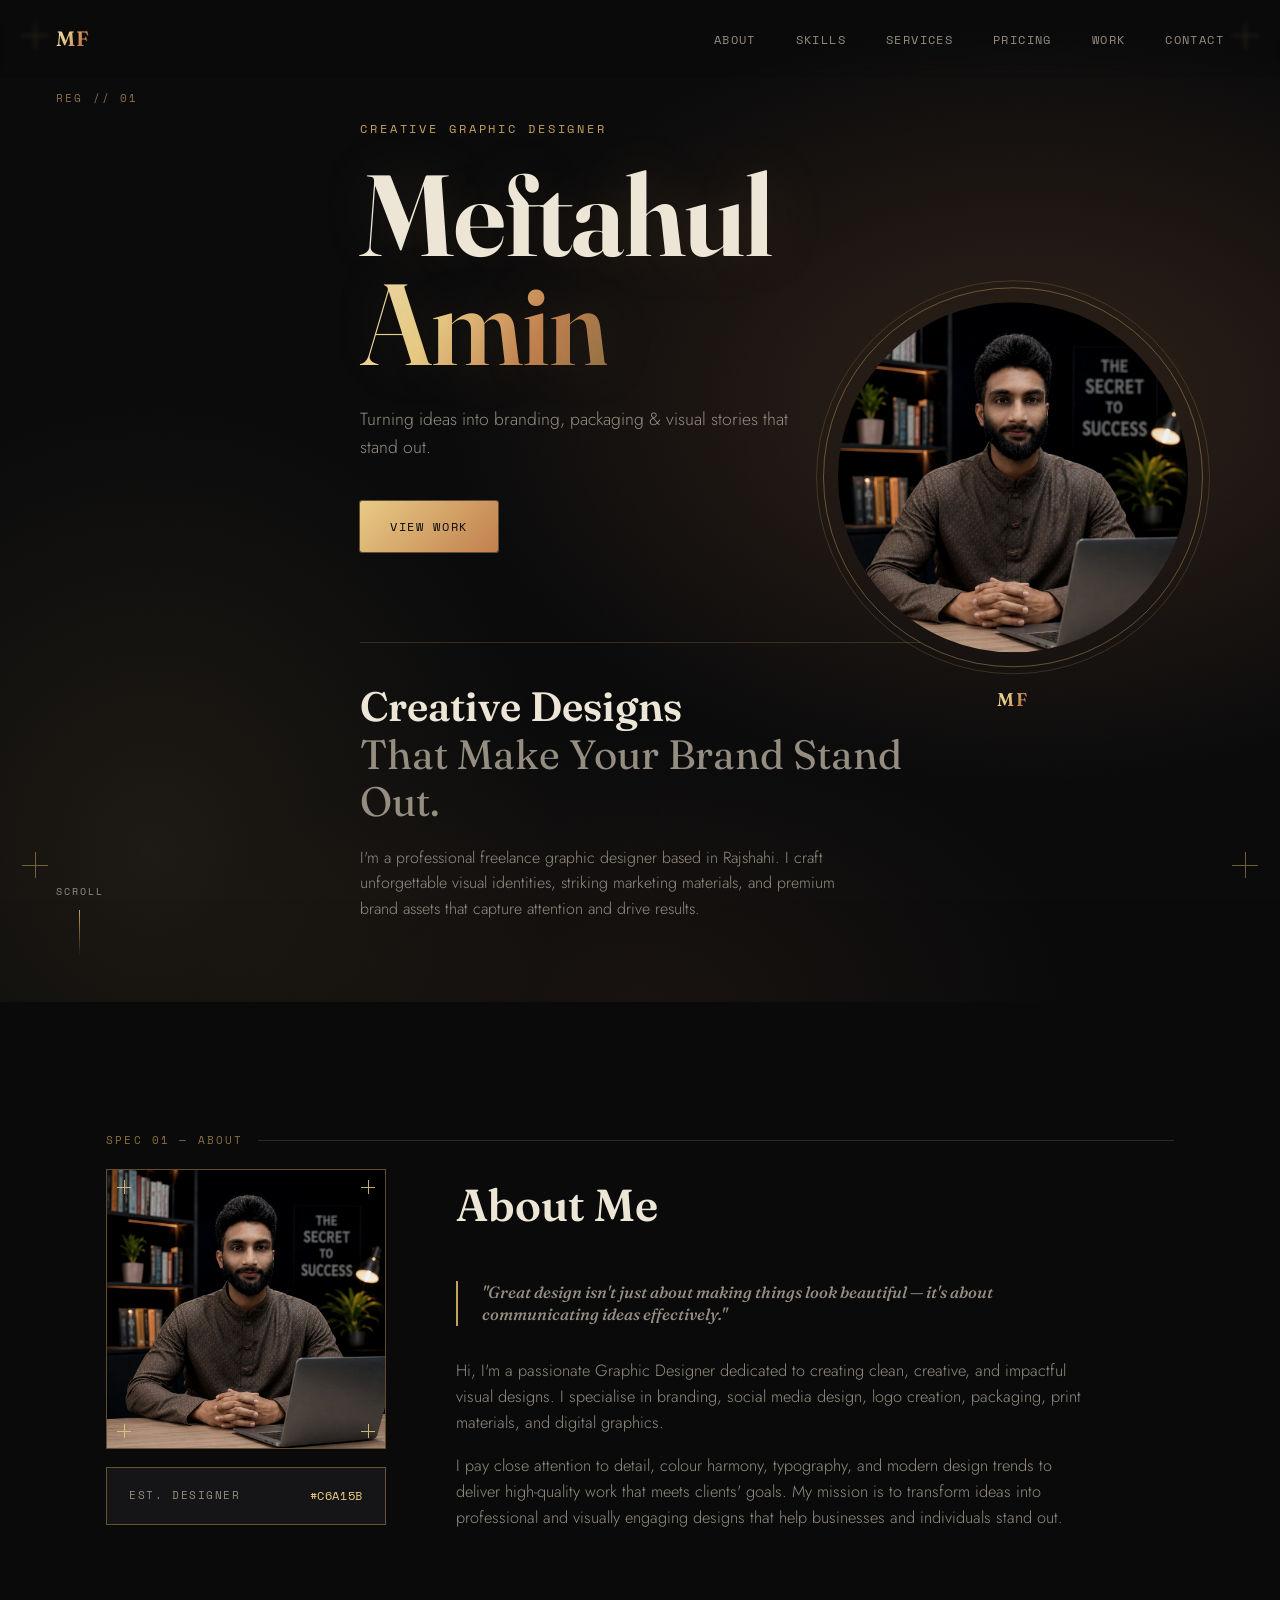
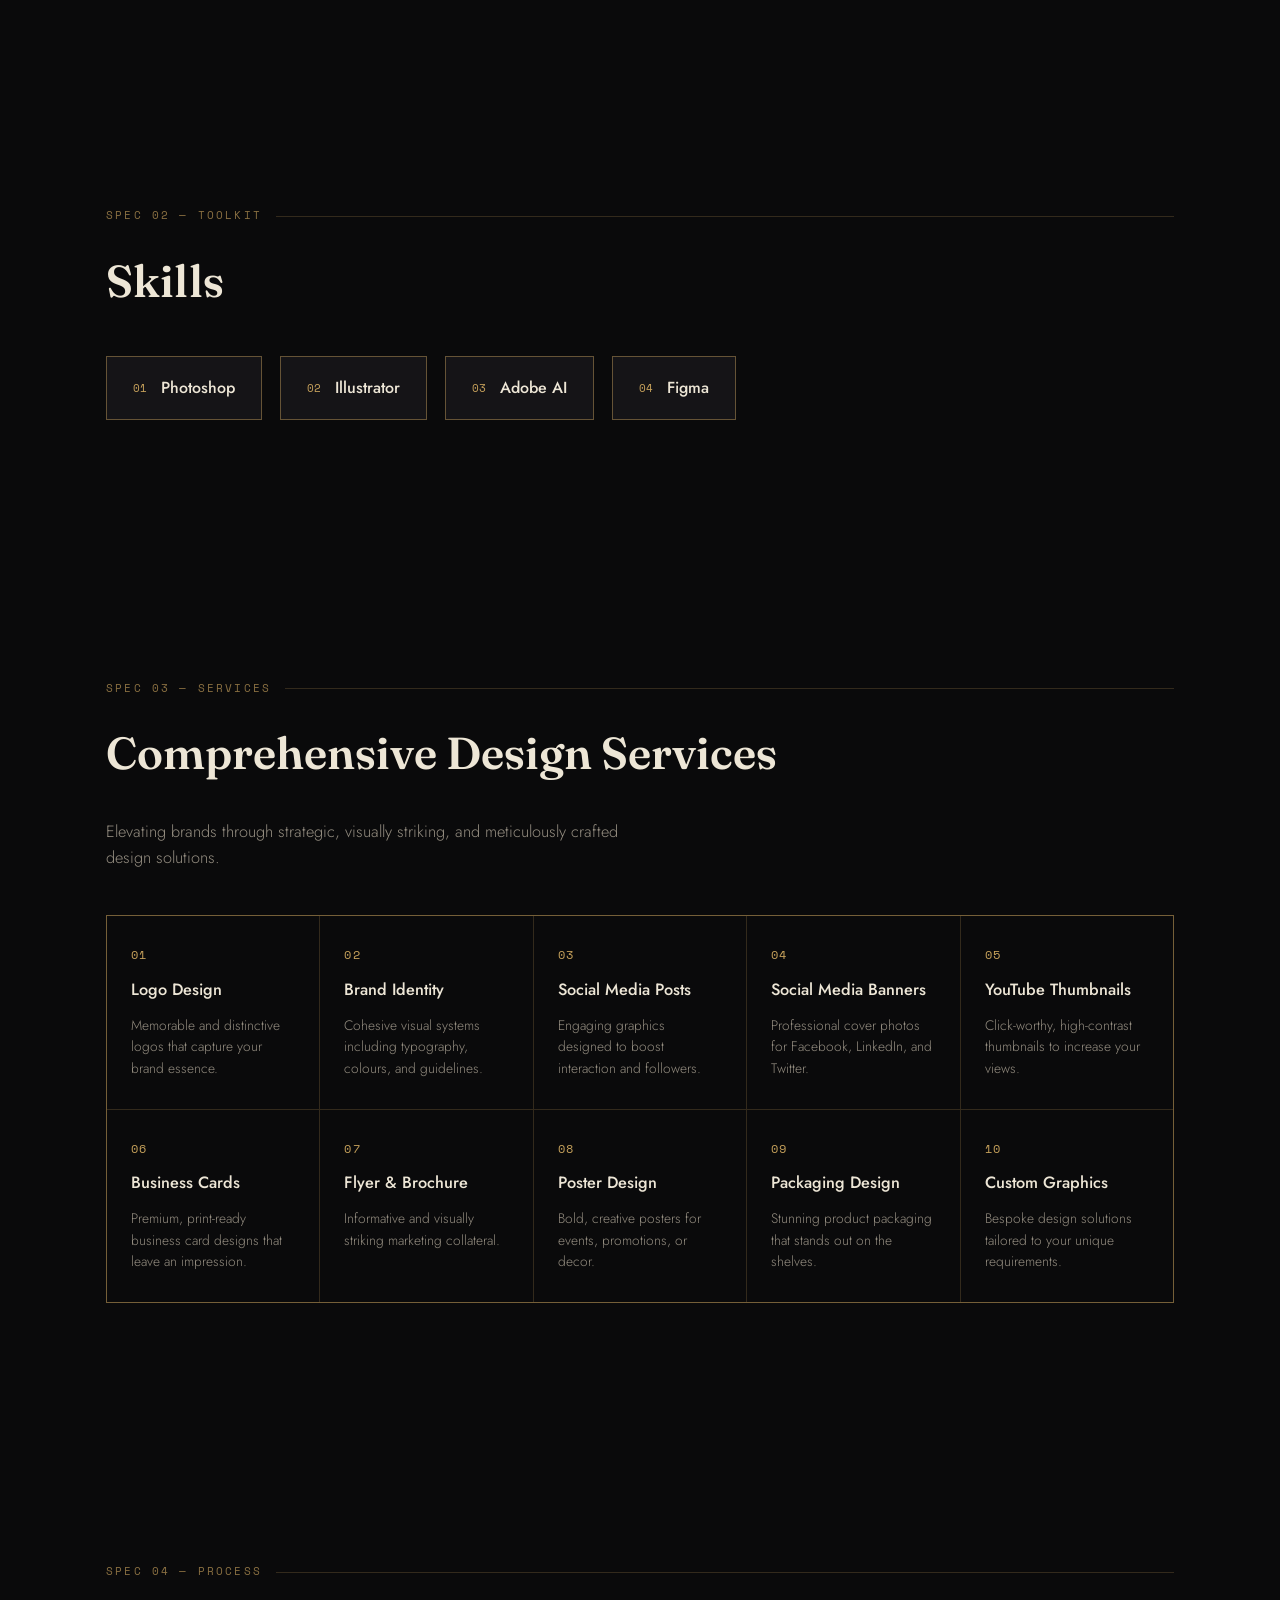
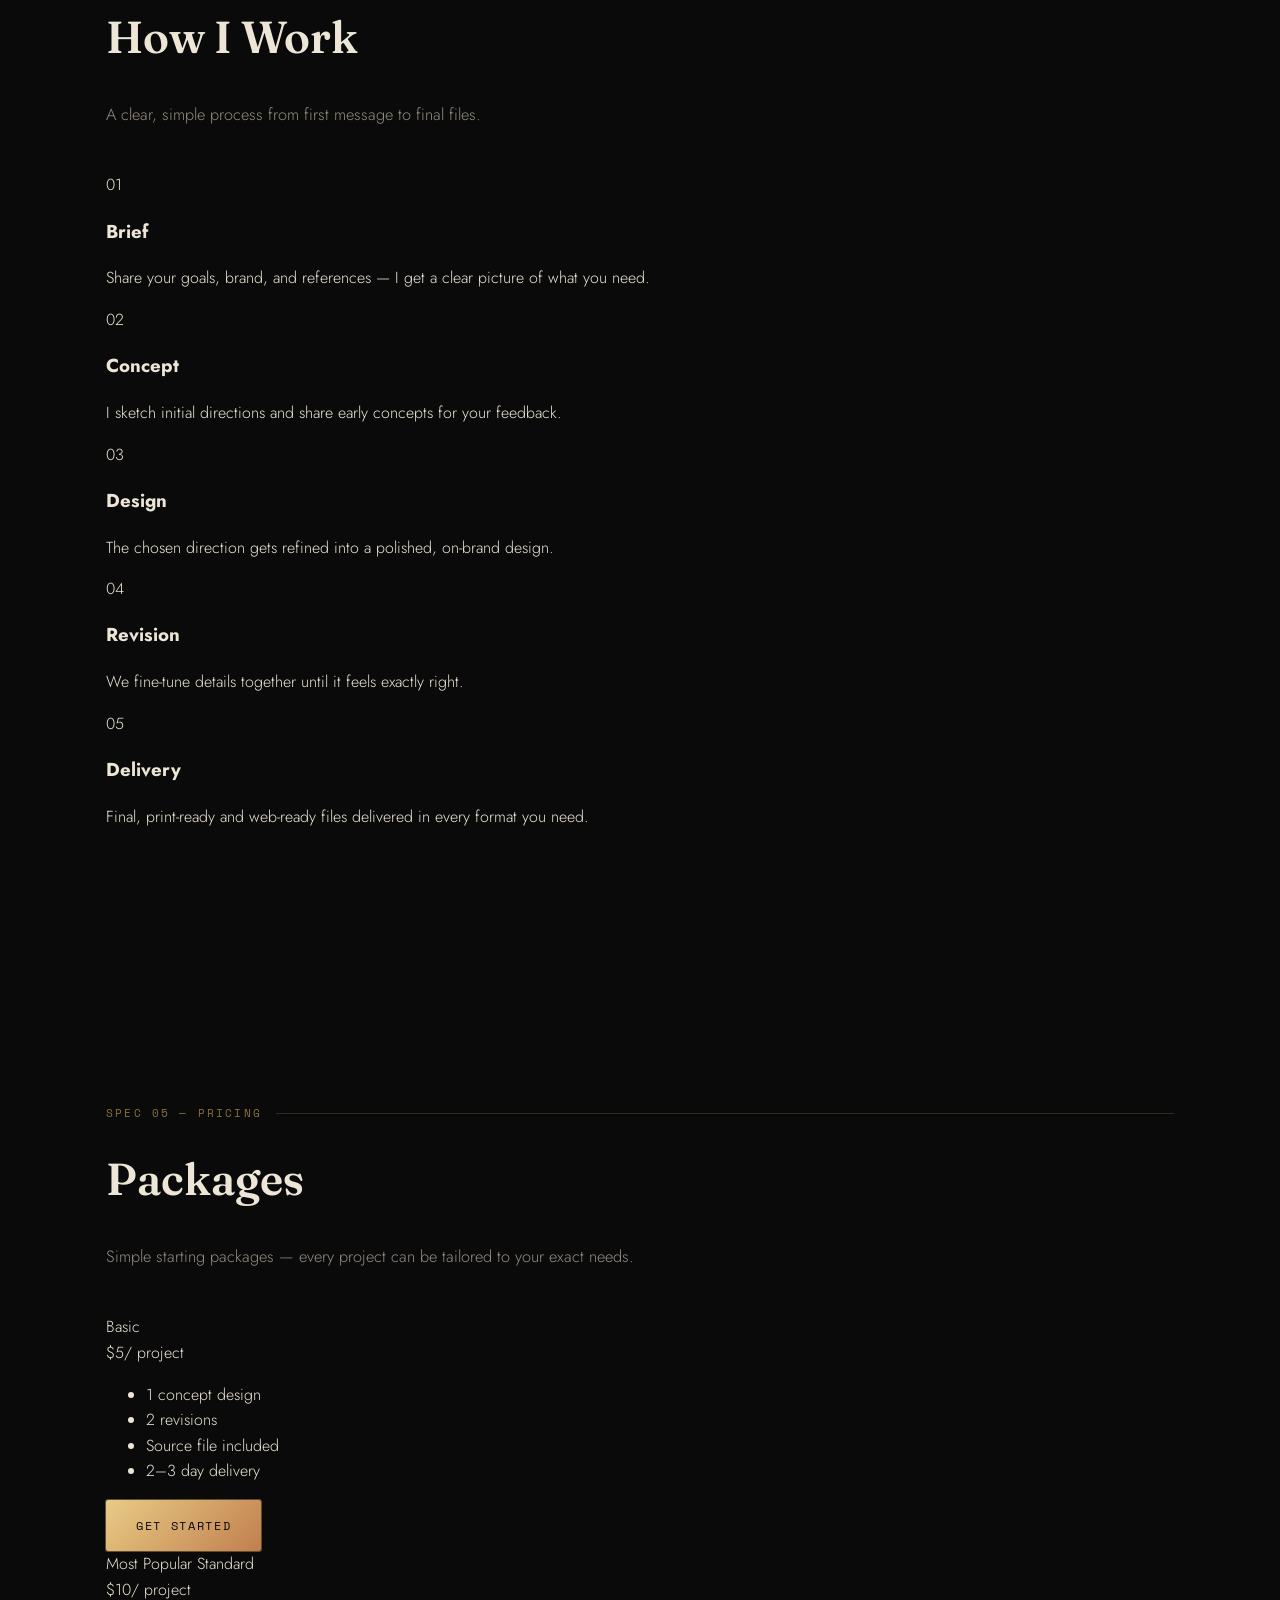
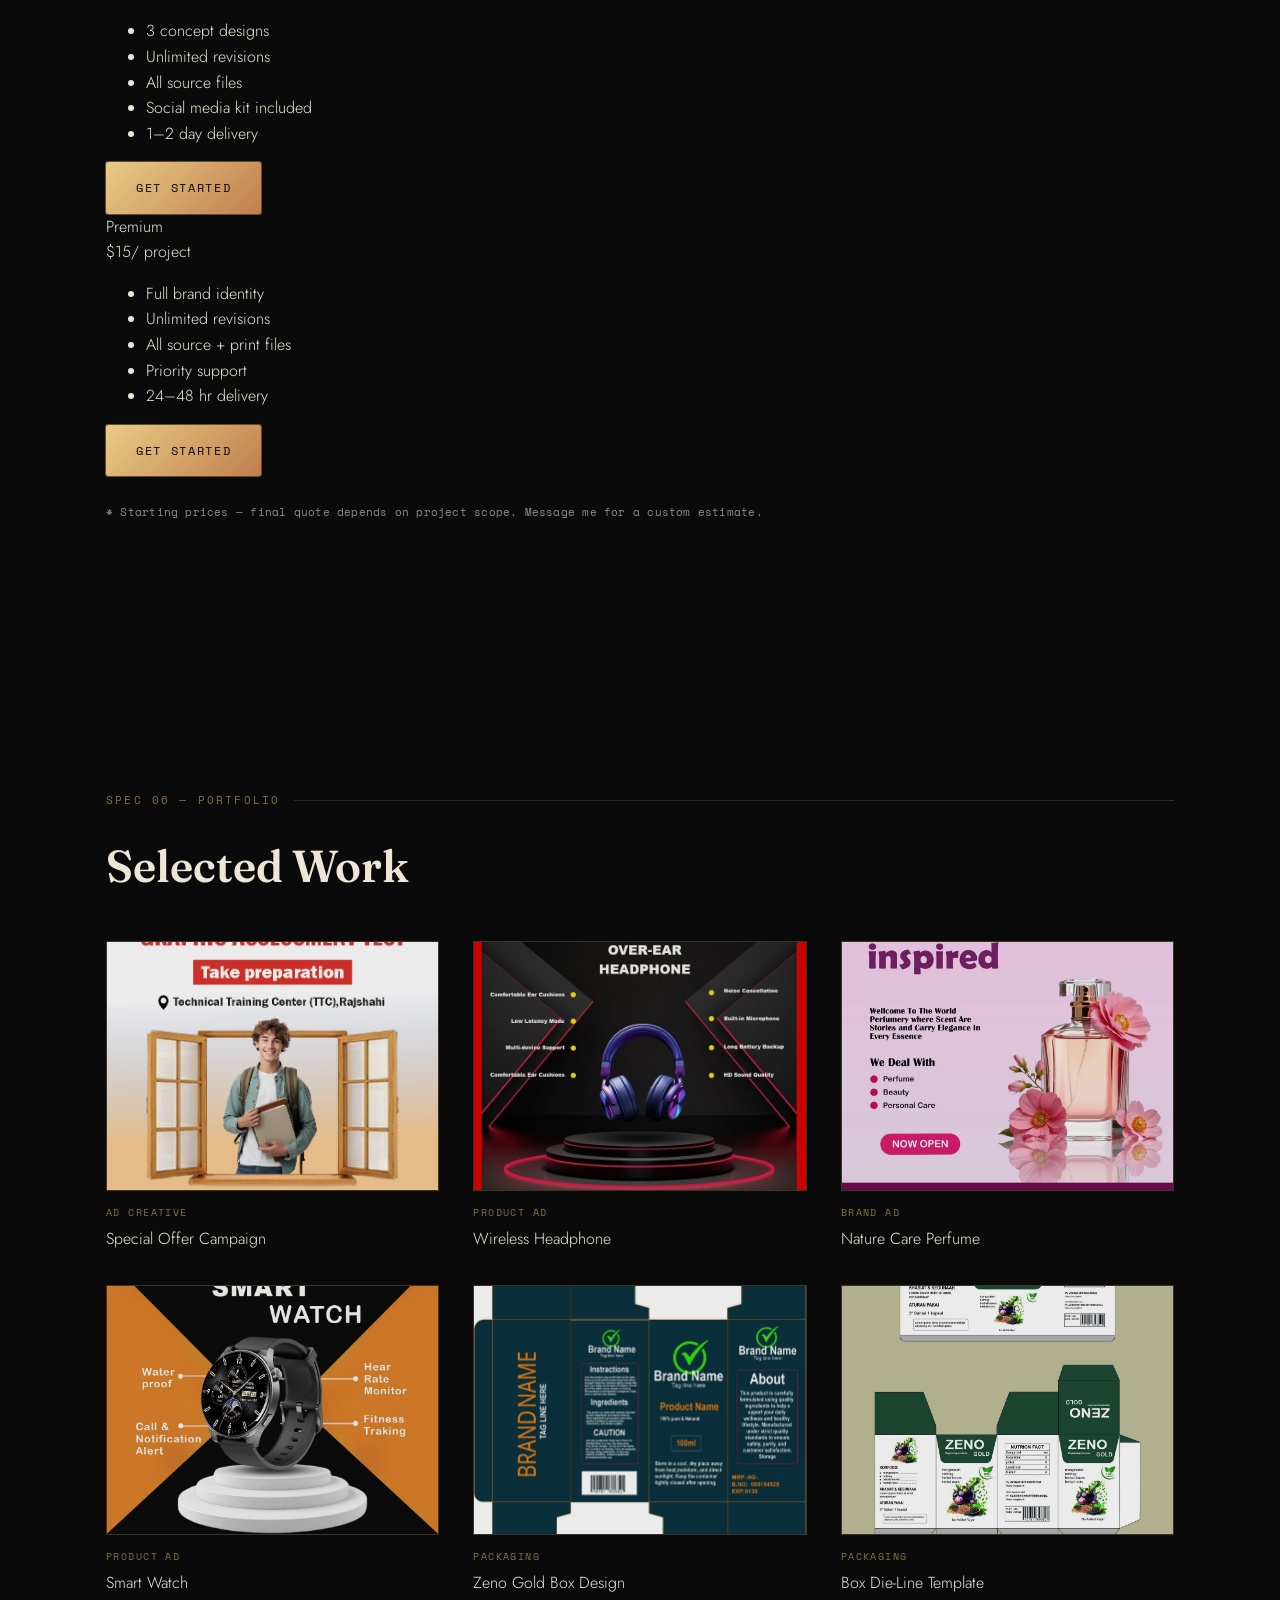
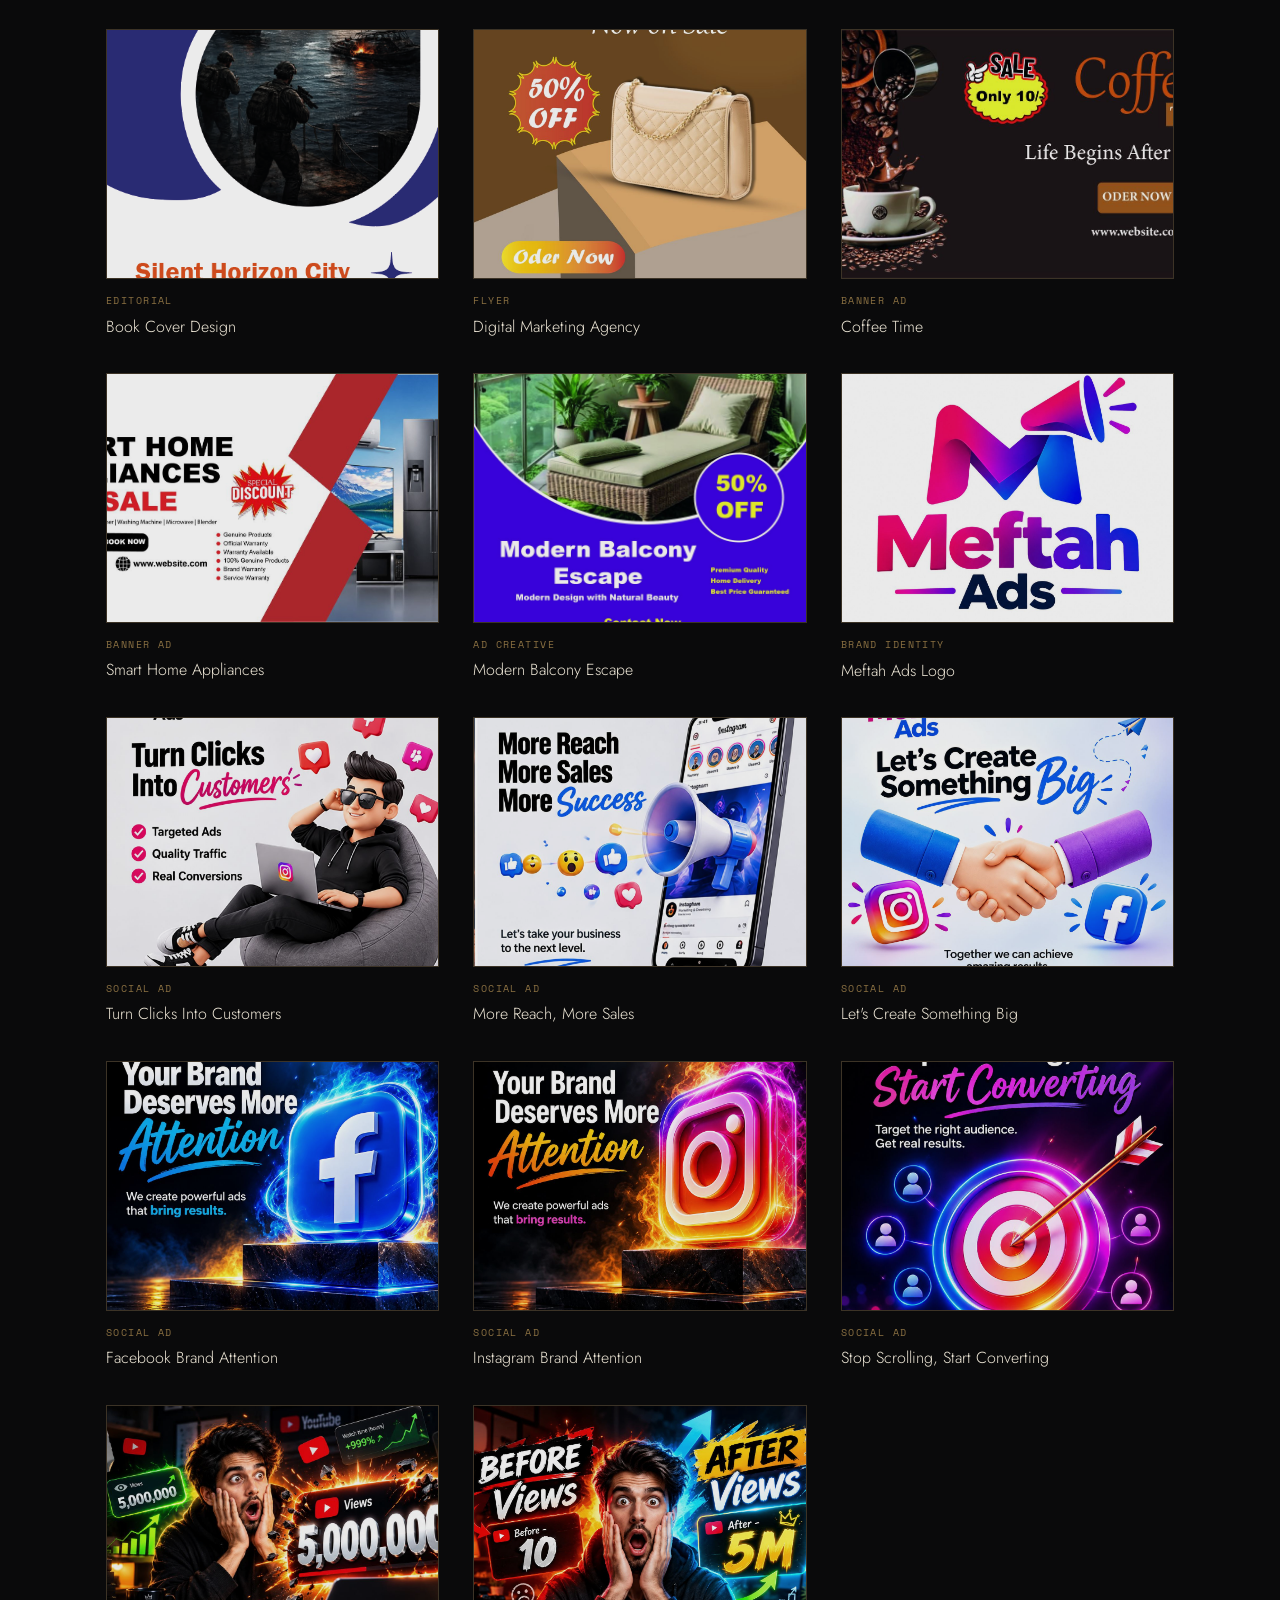
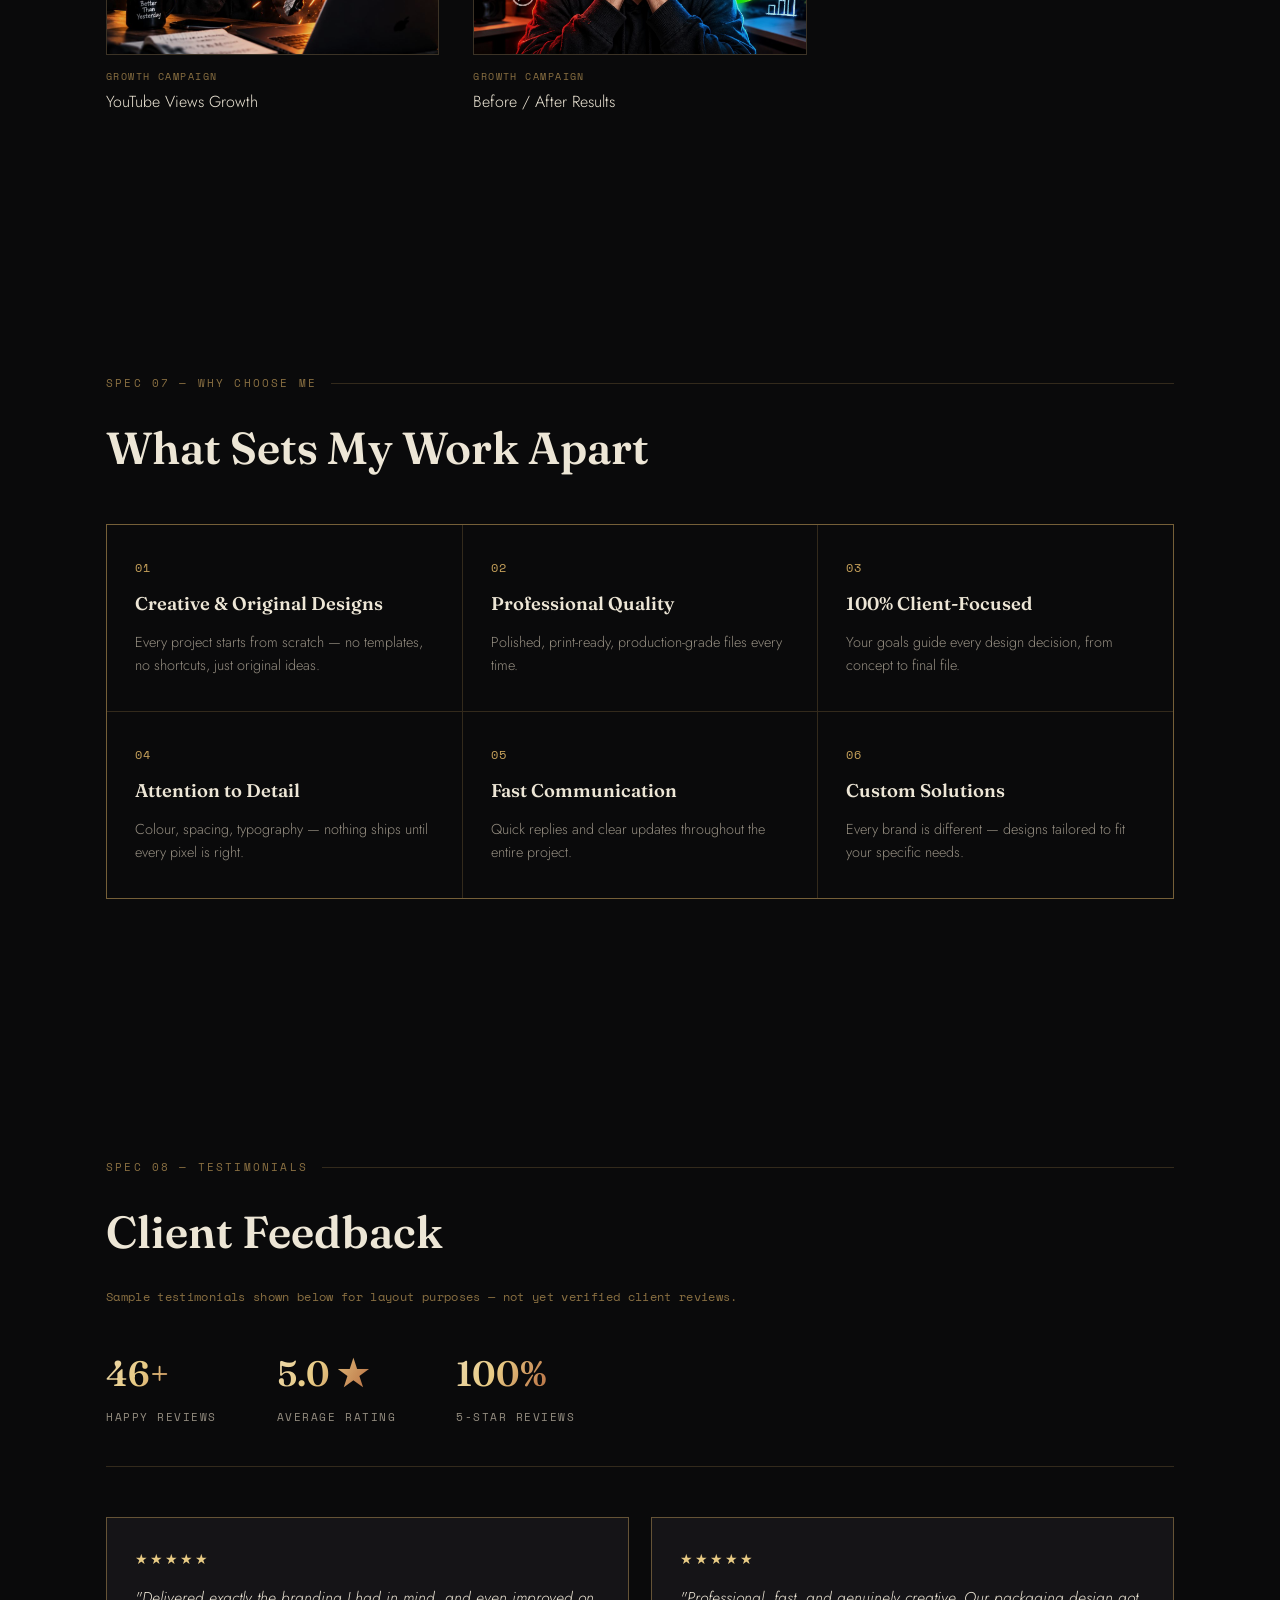
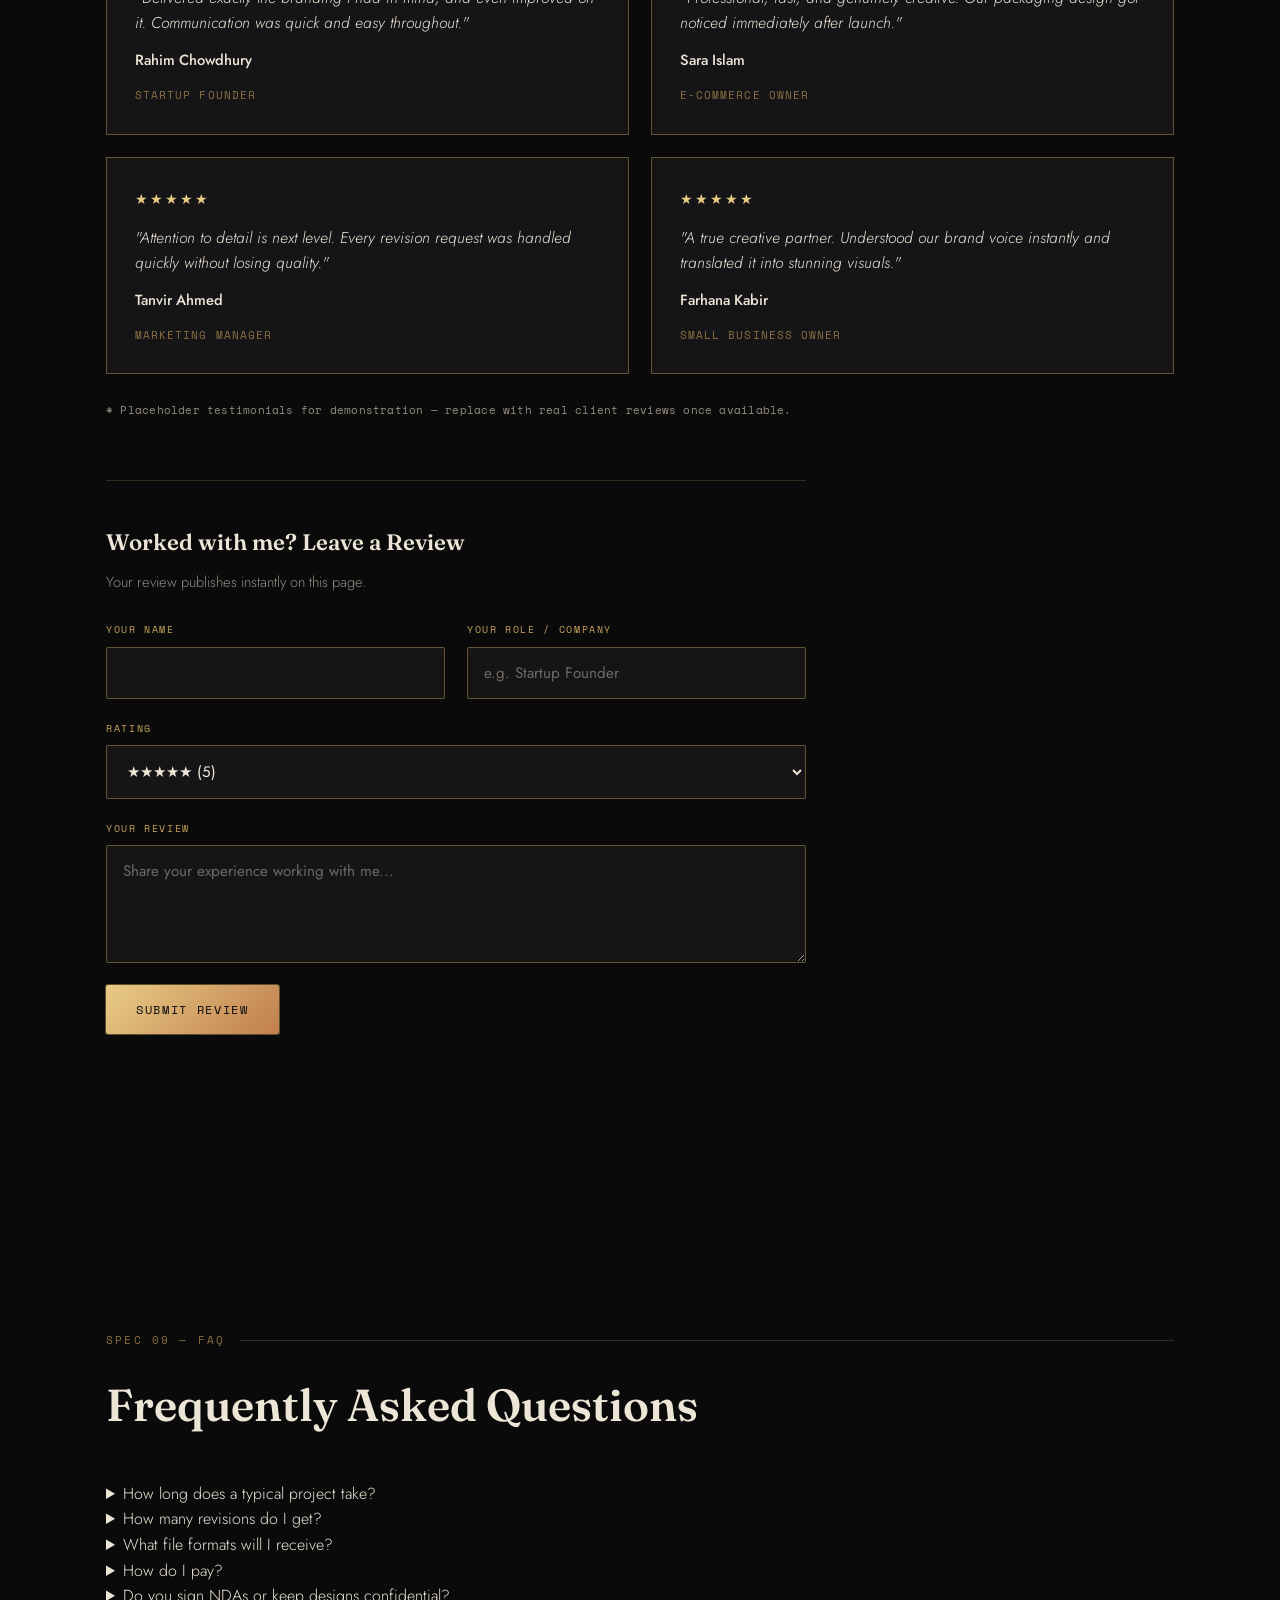
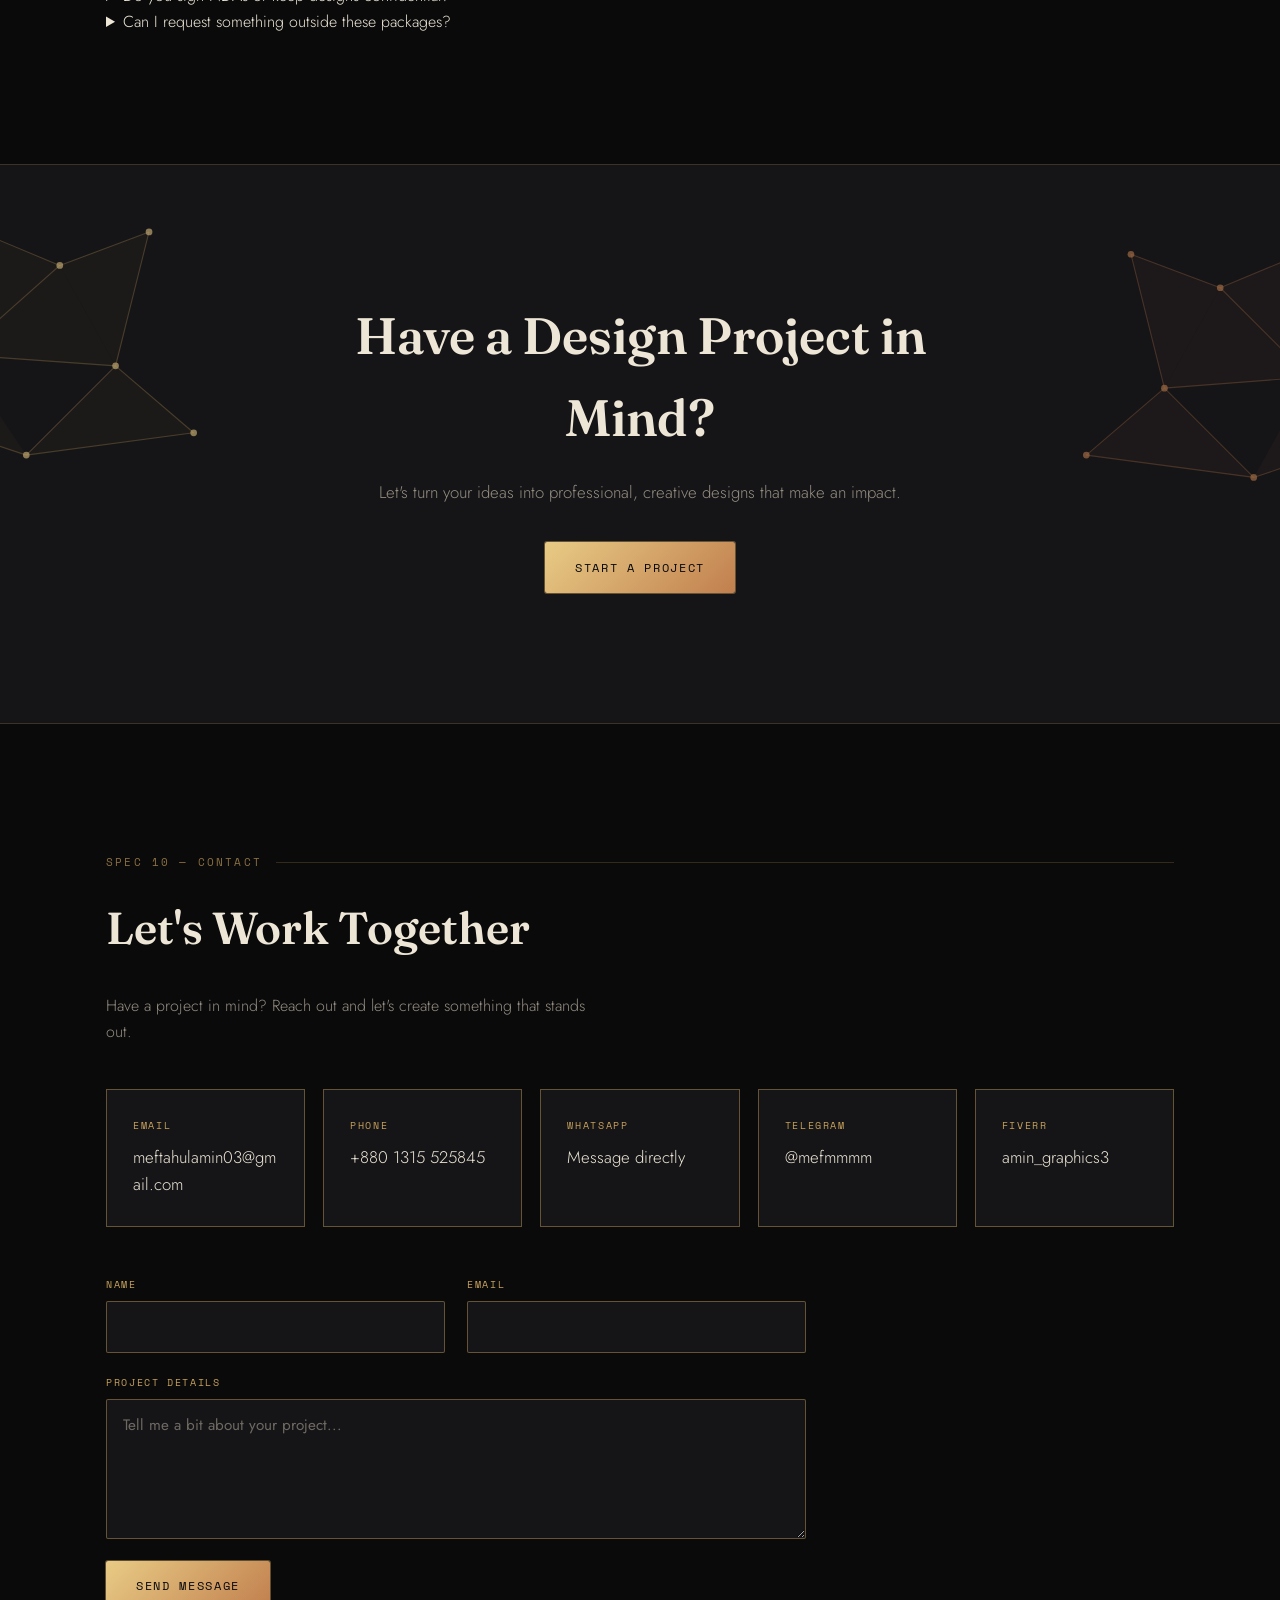
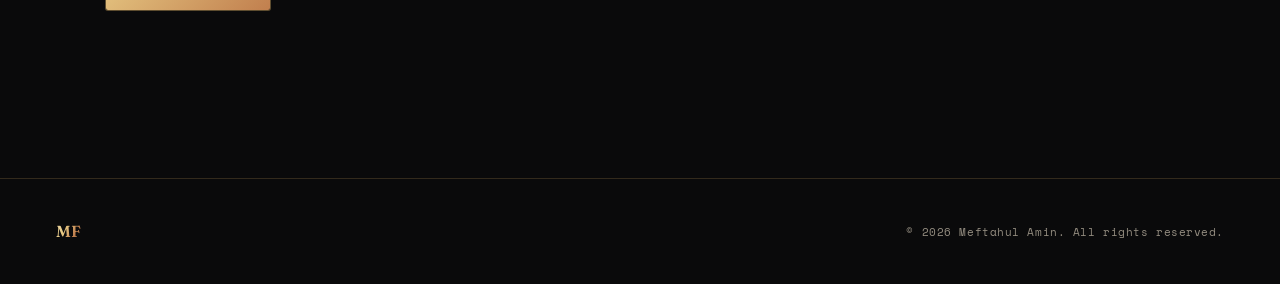
==== commit c7100b87: "index.html" ====
--- a/index.html
+++ b/index.html
@@ -232,7 +232,7 @@
     <div class="pricing-grid">
       <div class="pricing-card">
         <span class="pricing-tier">Basic</span>
-        <div class="pricing-amount">$15<span>/ project</span></div>
+        <div class="pricing-amount">$5<span>/ project</span></div>
         <ul class="pricing-features">
           <li>1 concept design</li>
           <li>2 revisions</li>
@@ -244,7 +244,7 @@
       <div class="pricing-card pricing-featured">
         <span class="pricing-badge">Most Popular</span>
         <span class="pricing-tier">Standard</span>
-        <div class="pricing-amount">$35<span>/ project</span></div>
+        <div class="pricing-amount">$10<span>/ project</span></div>
         <ul class="pricing-features">
           <li>3 concept designs</li>
           <li>Unlimited revisions</li>
@@ -256,7 +256,7 @@
       </div>
       <div class="pricing-card">
         <span class="pricing-tier">Premium</span>
-        <div class="pricing-amount">$75<span>/ project</span></div>
+        <div class="pricing-amount">$15<span>/ project</span></div>
         <ul class="pricing-features">
           <li>Full brand identity</li>
           <li>Unlimited revisions</li>
@@ -507,7 +507,7 @@
 
     <div class="rating-strip">
       <div class="rating-stat">
-        <span class="rating-number">46+</span>
+        <span class="rating-number" id="reviewCountNumber">46+</span>
         <span class="rating-label">Happy Reviews</span>
       </div>
       <div class="rating-stat">
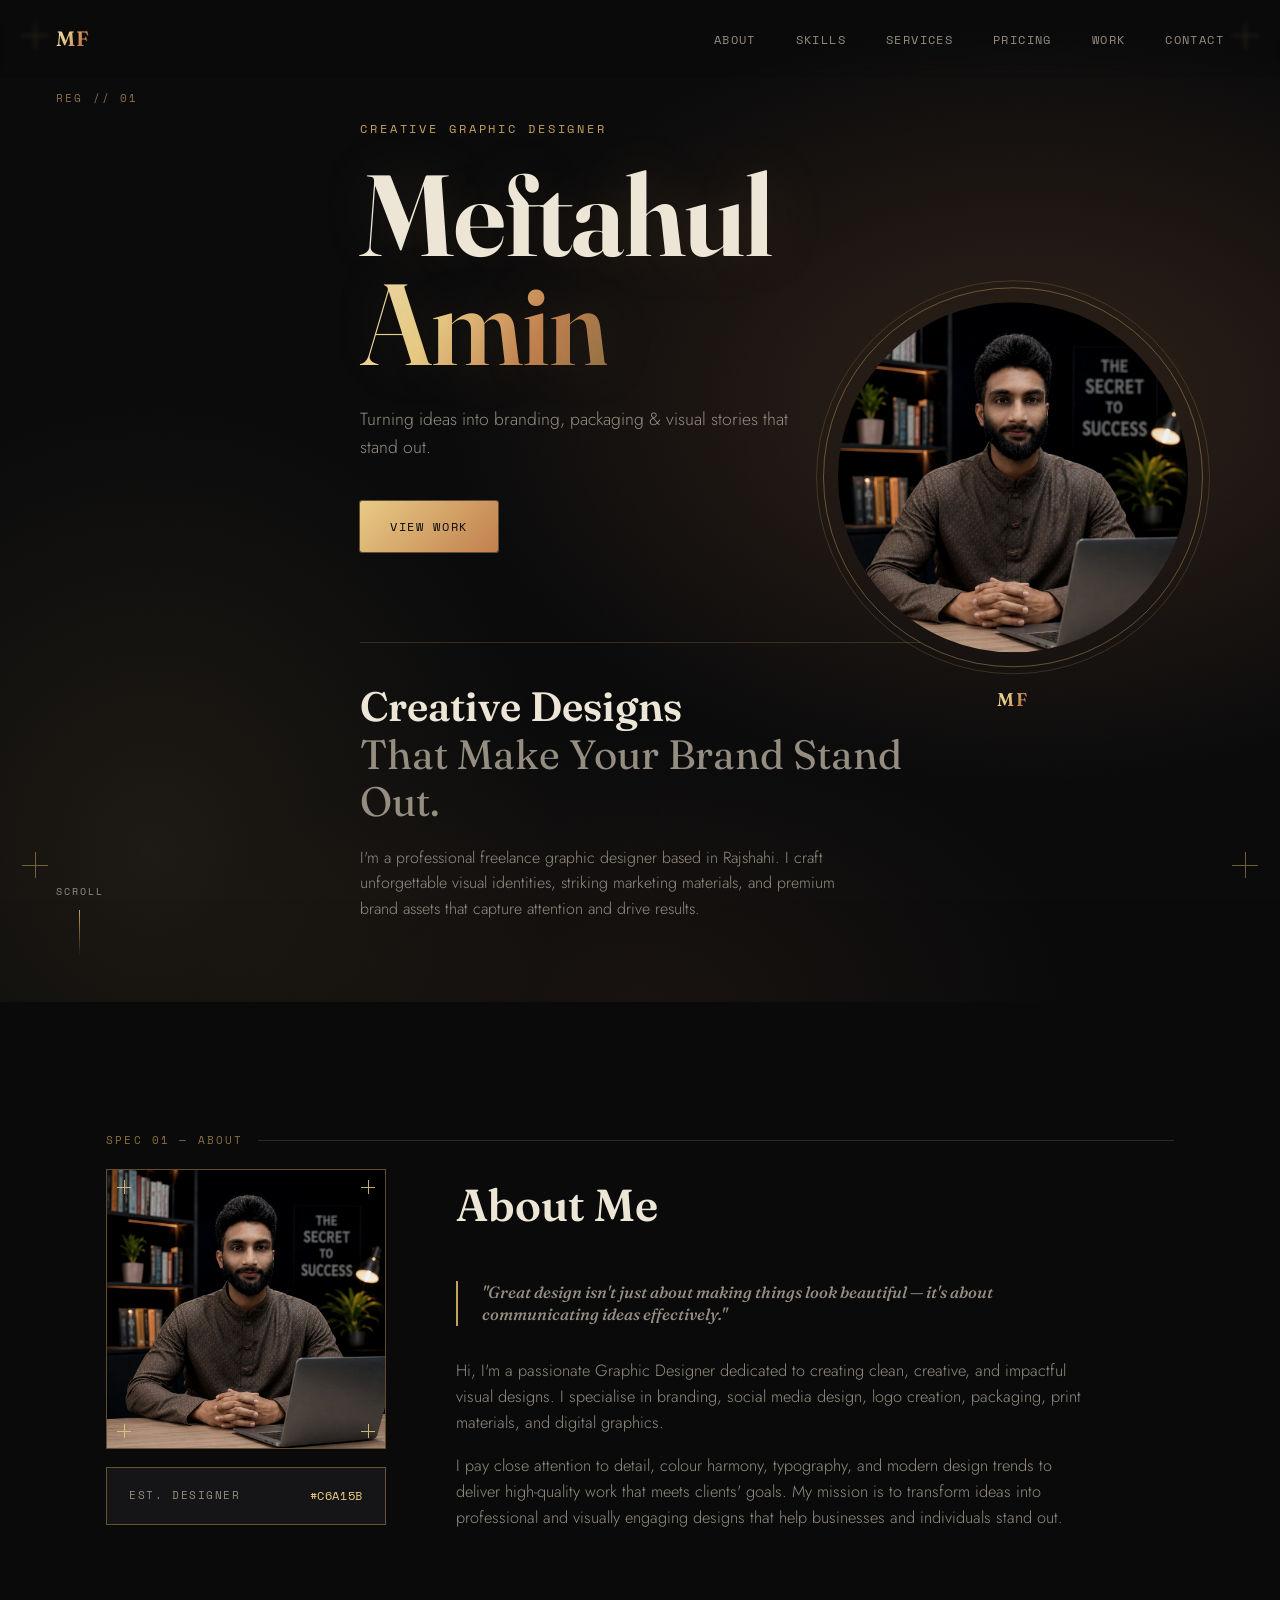
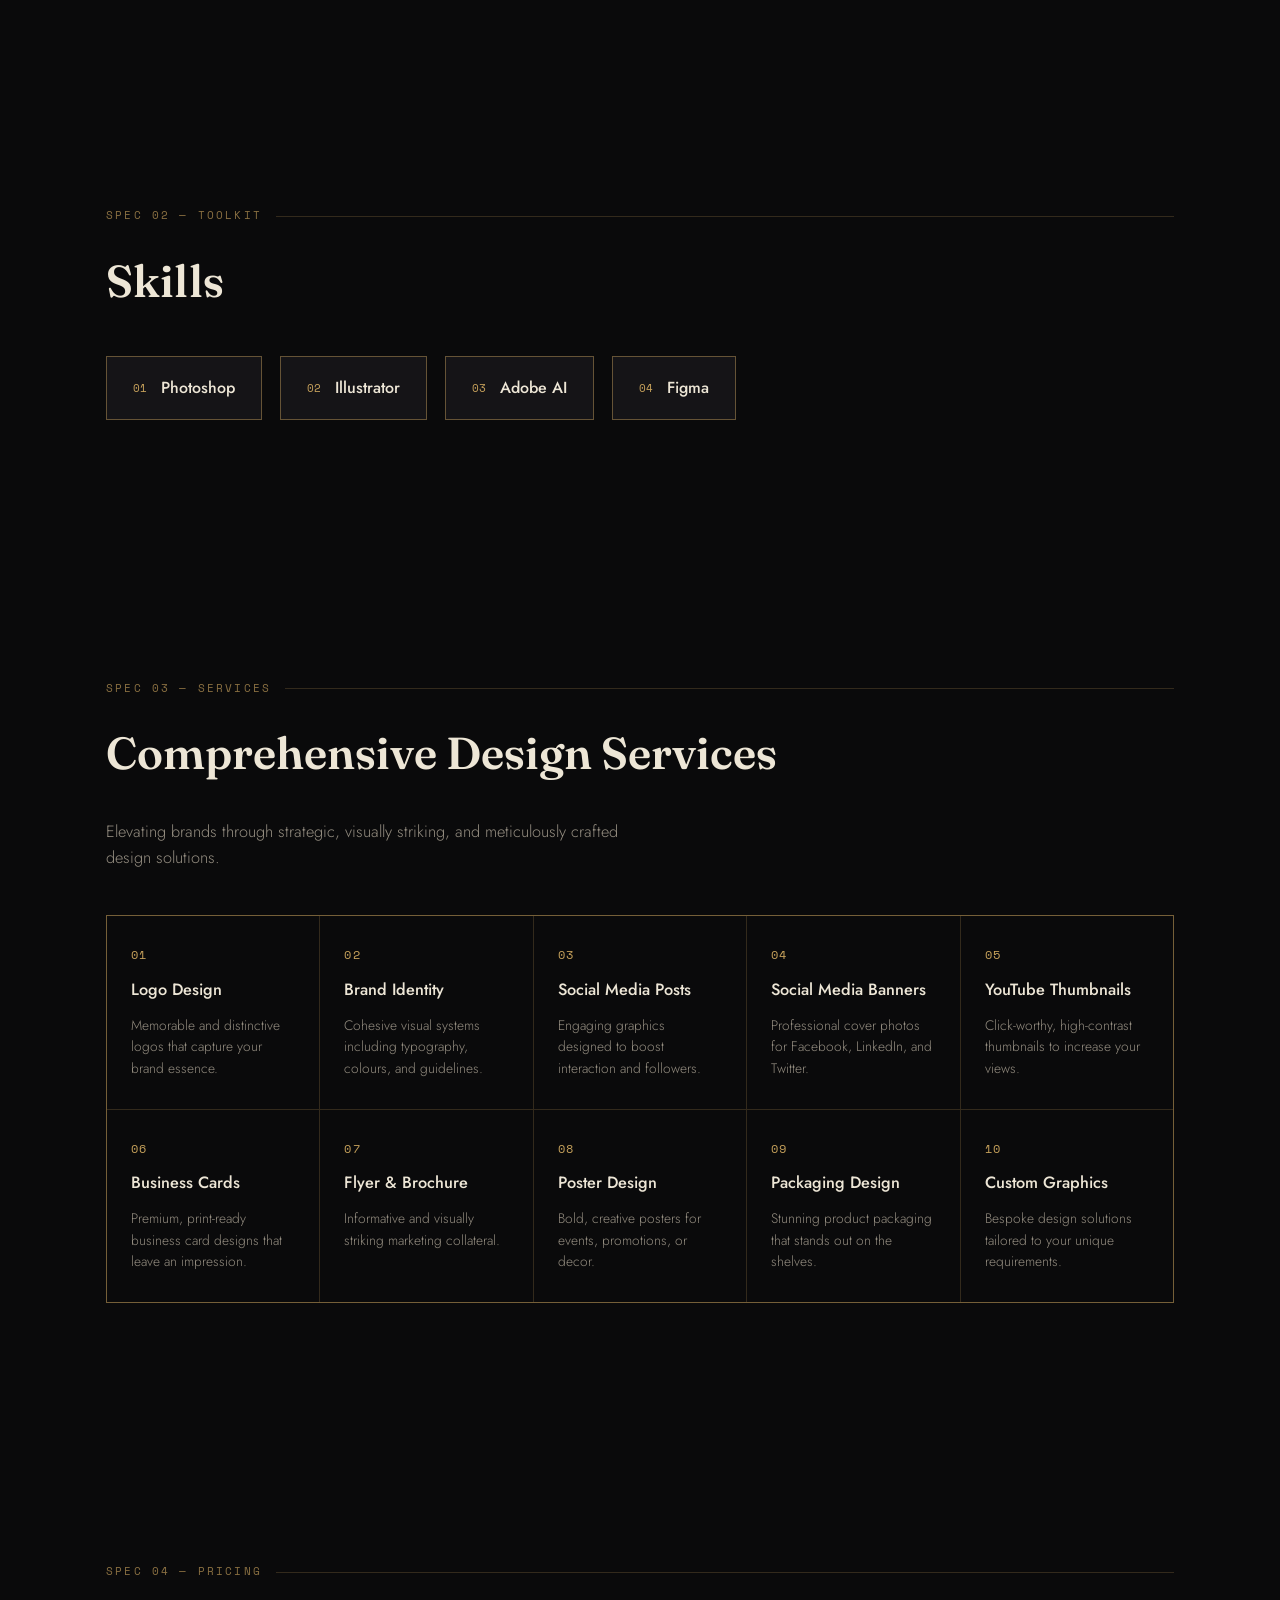
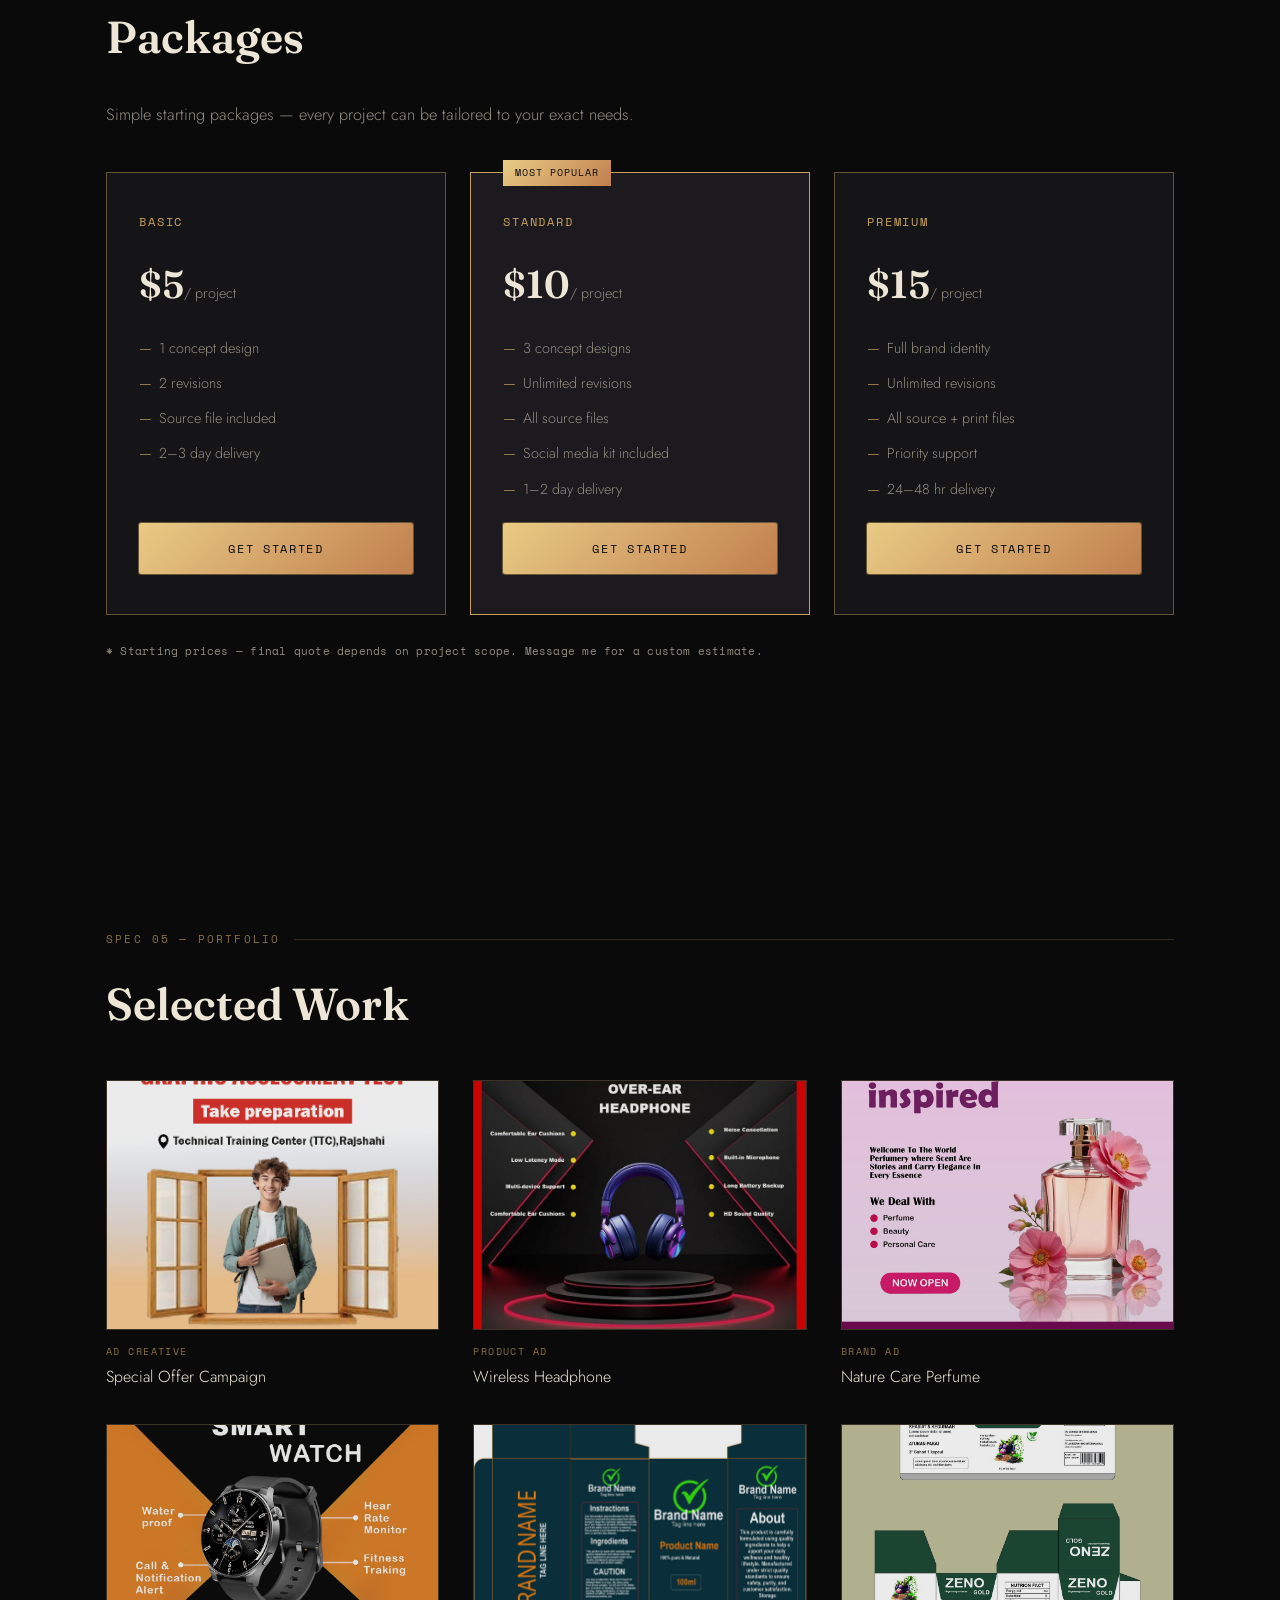
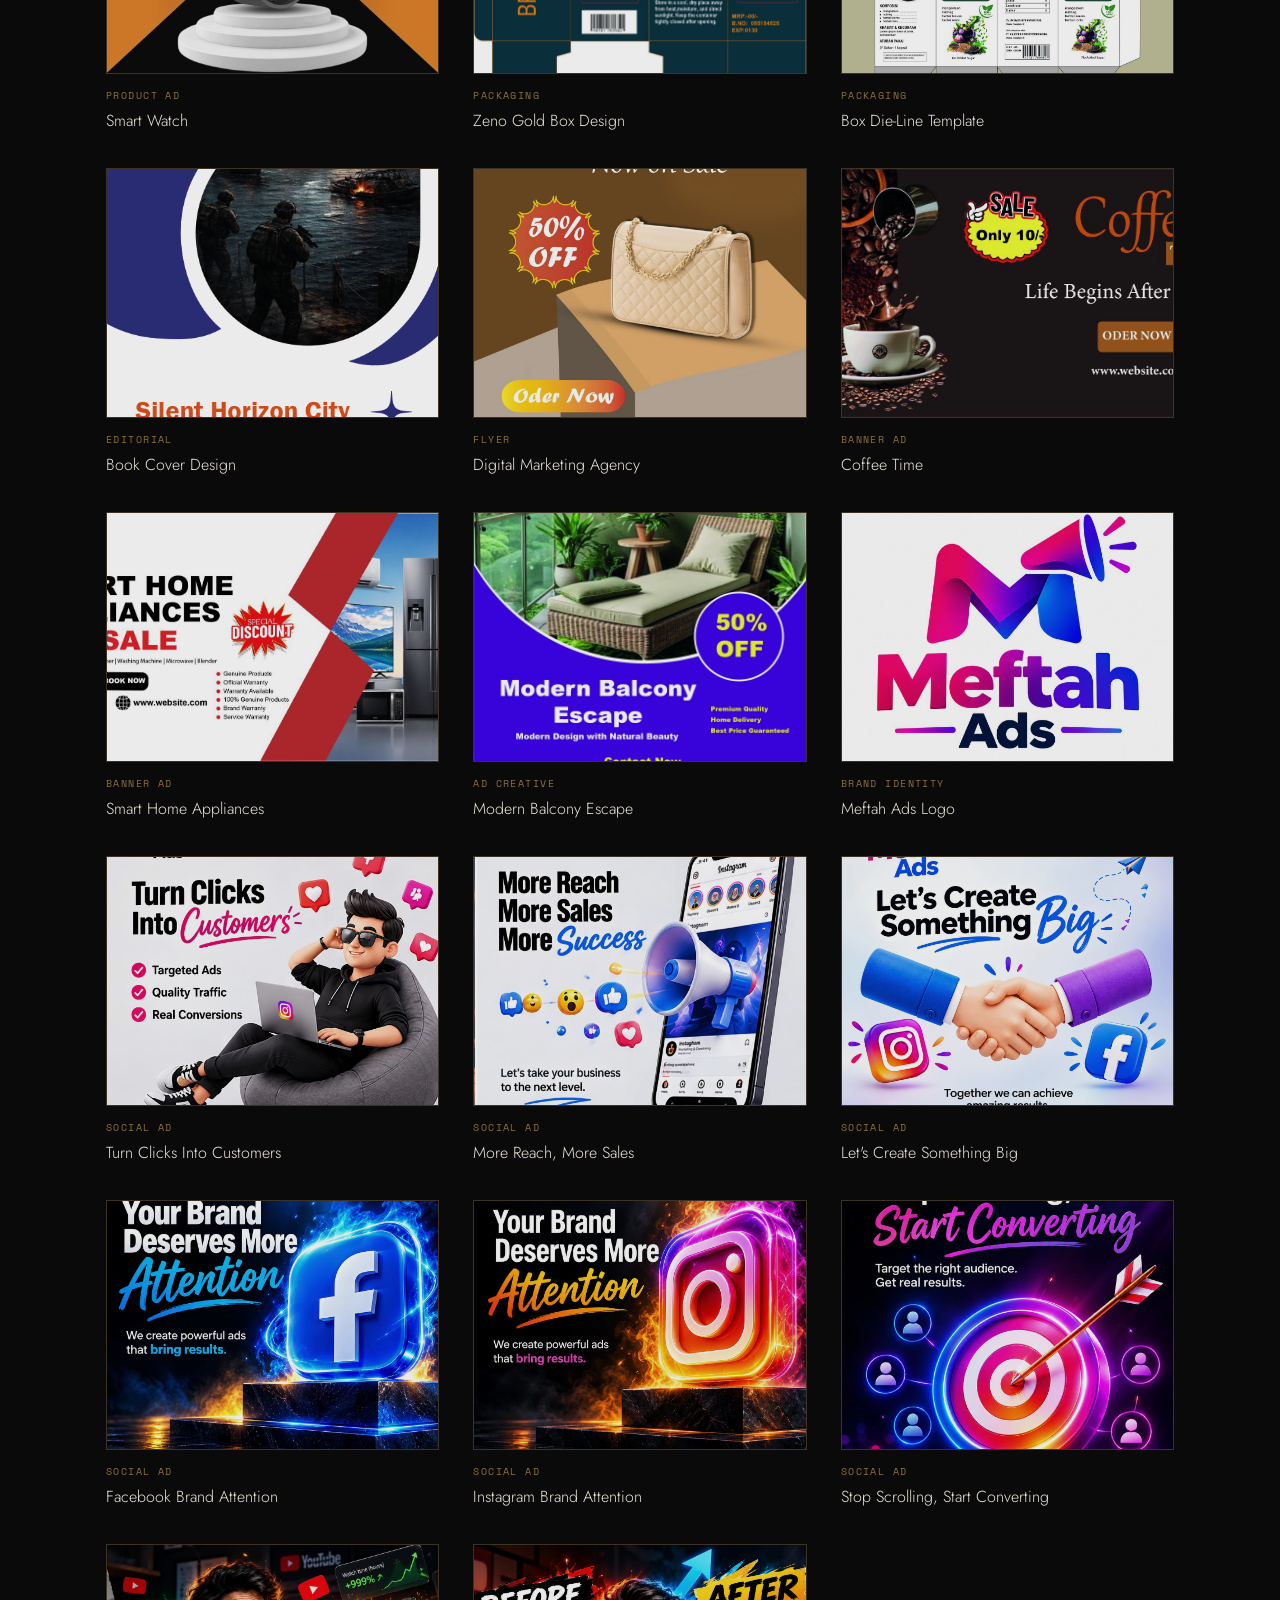
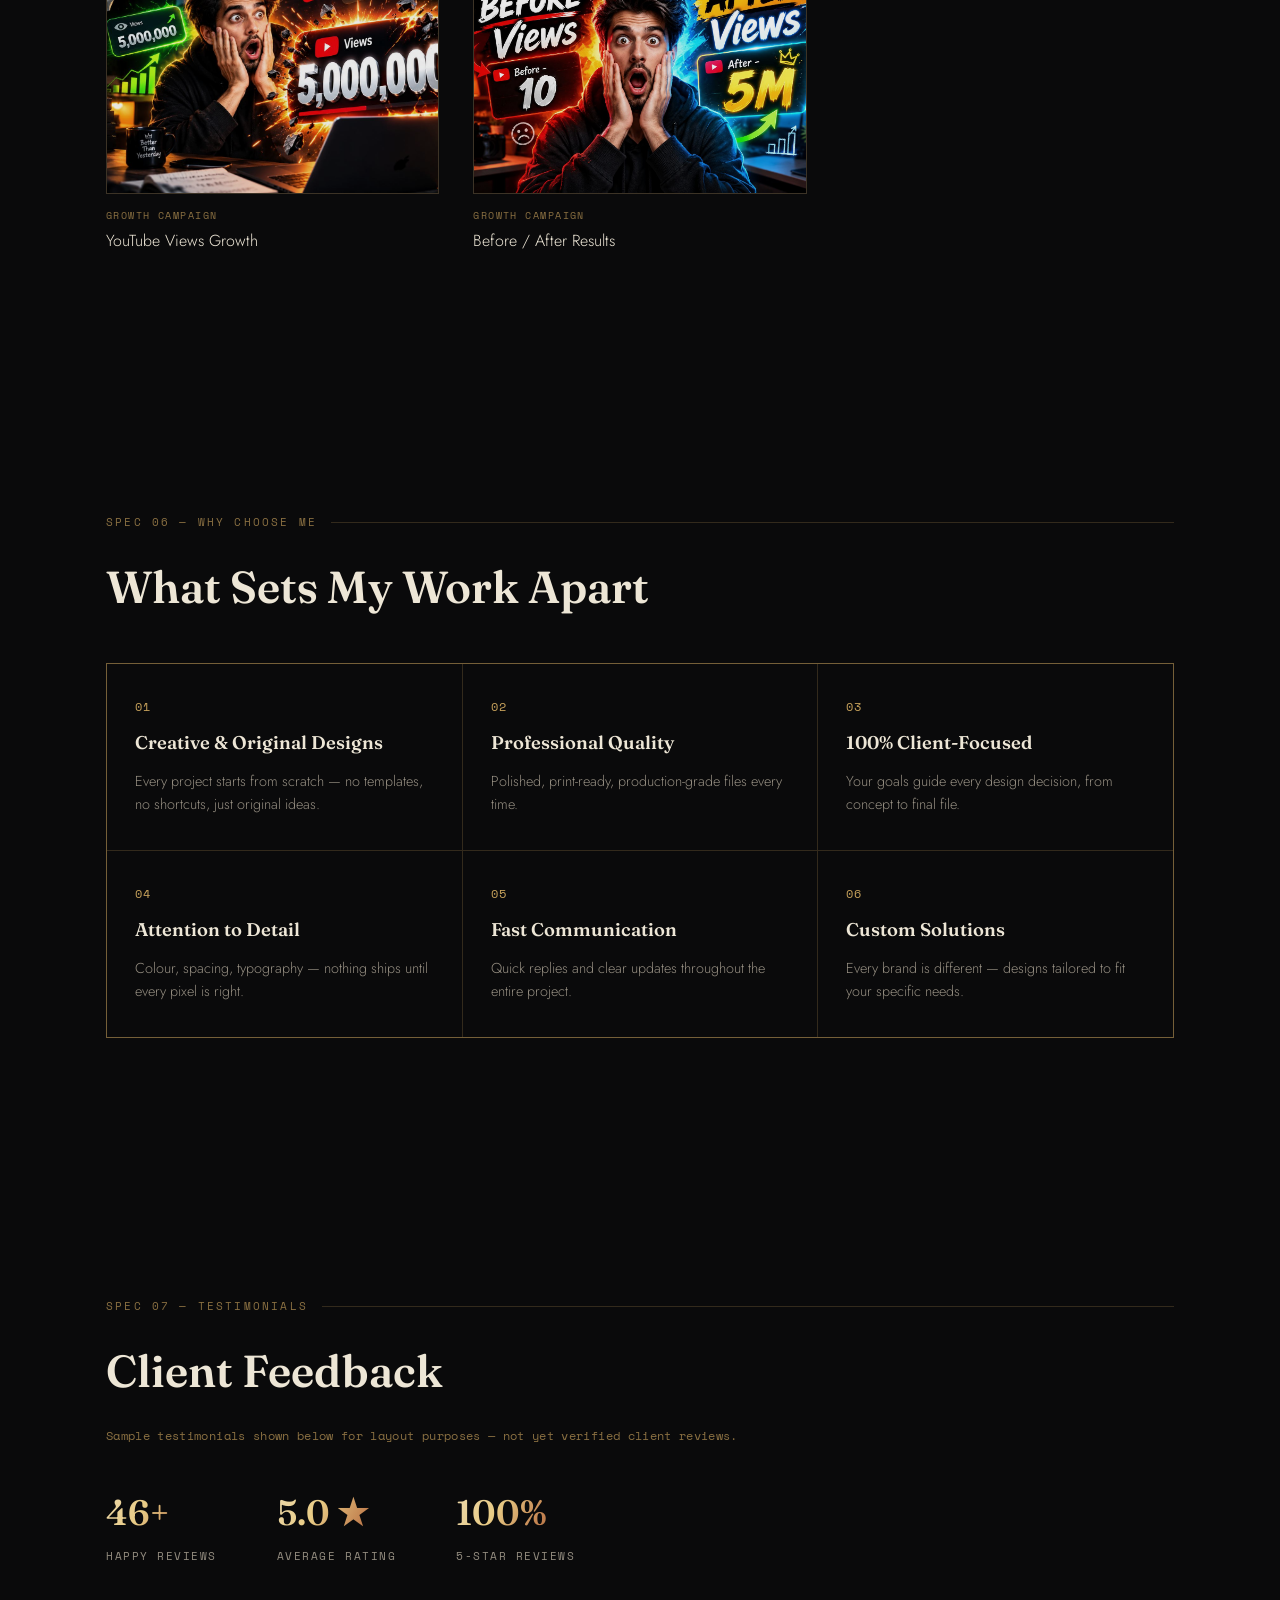
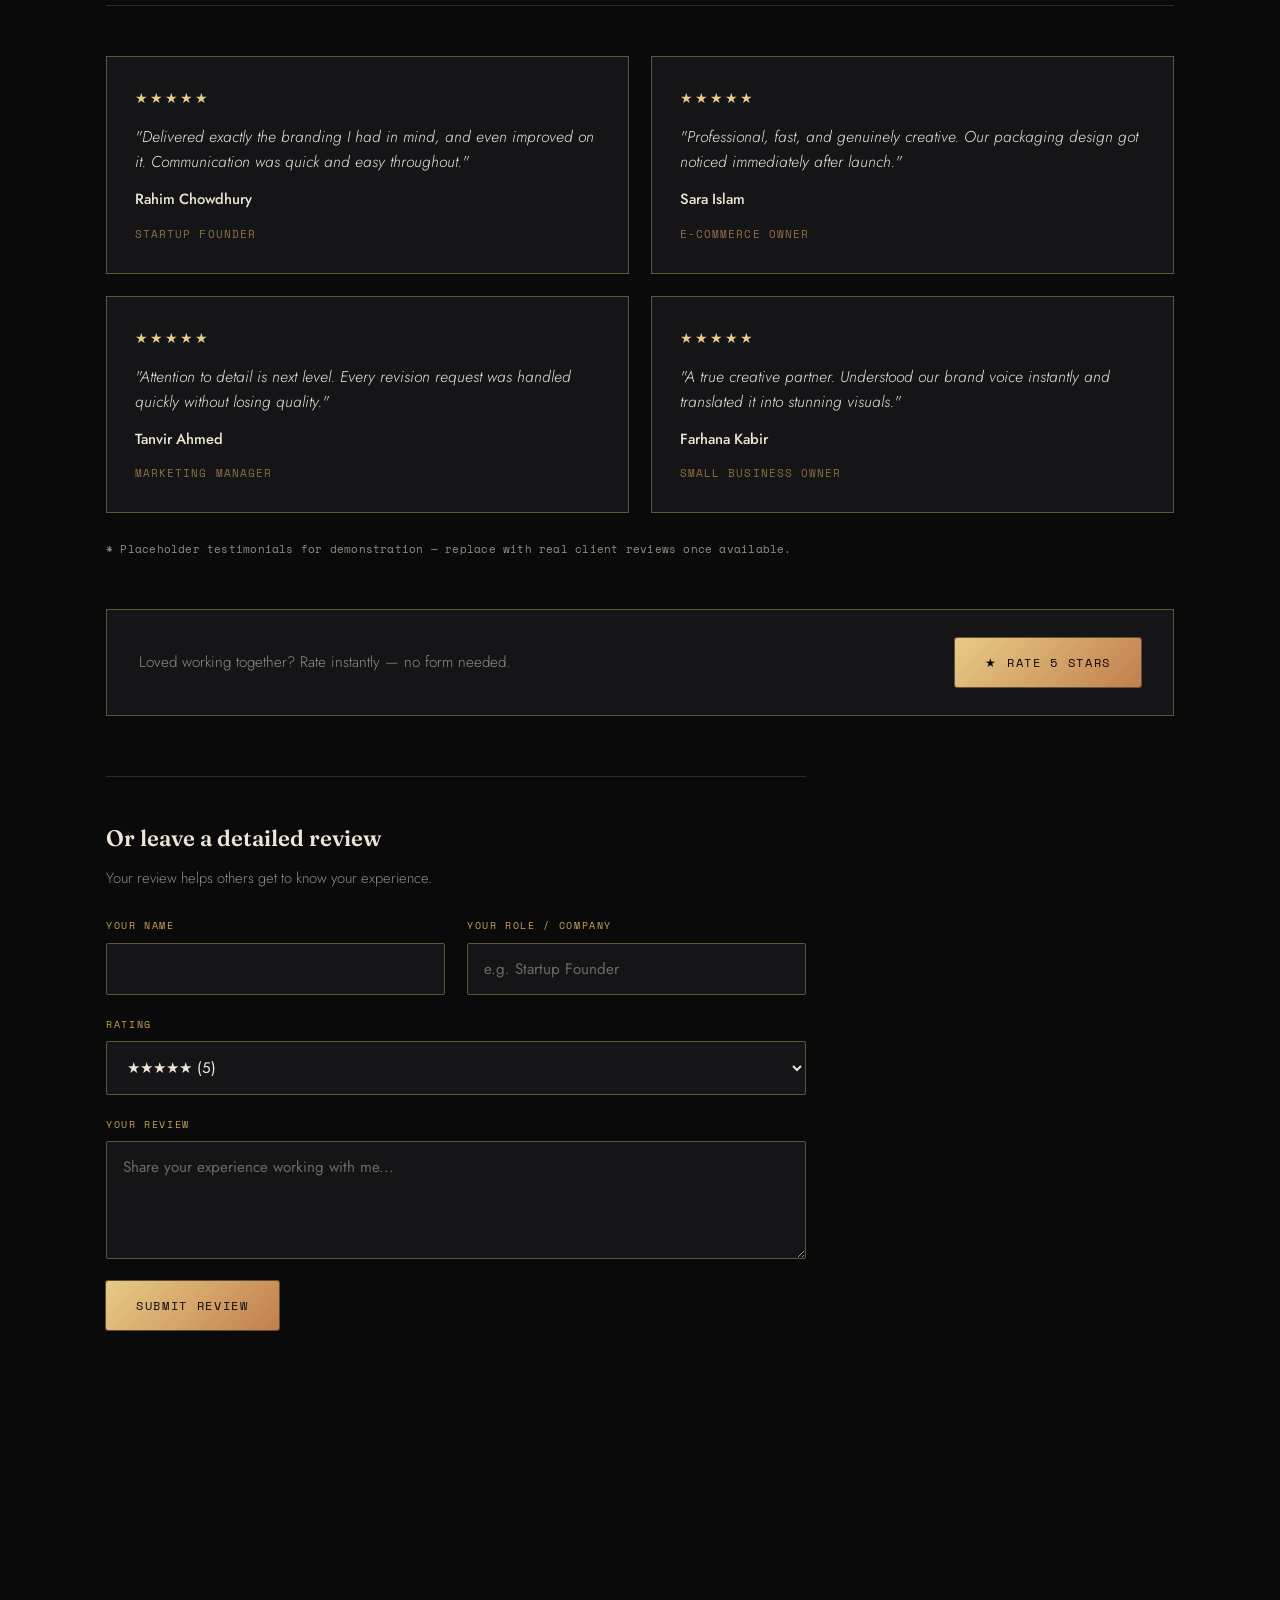
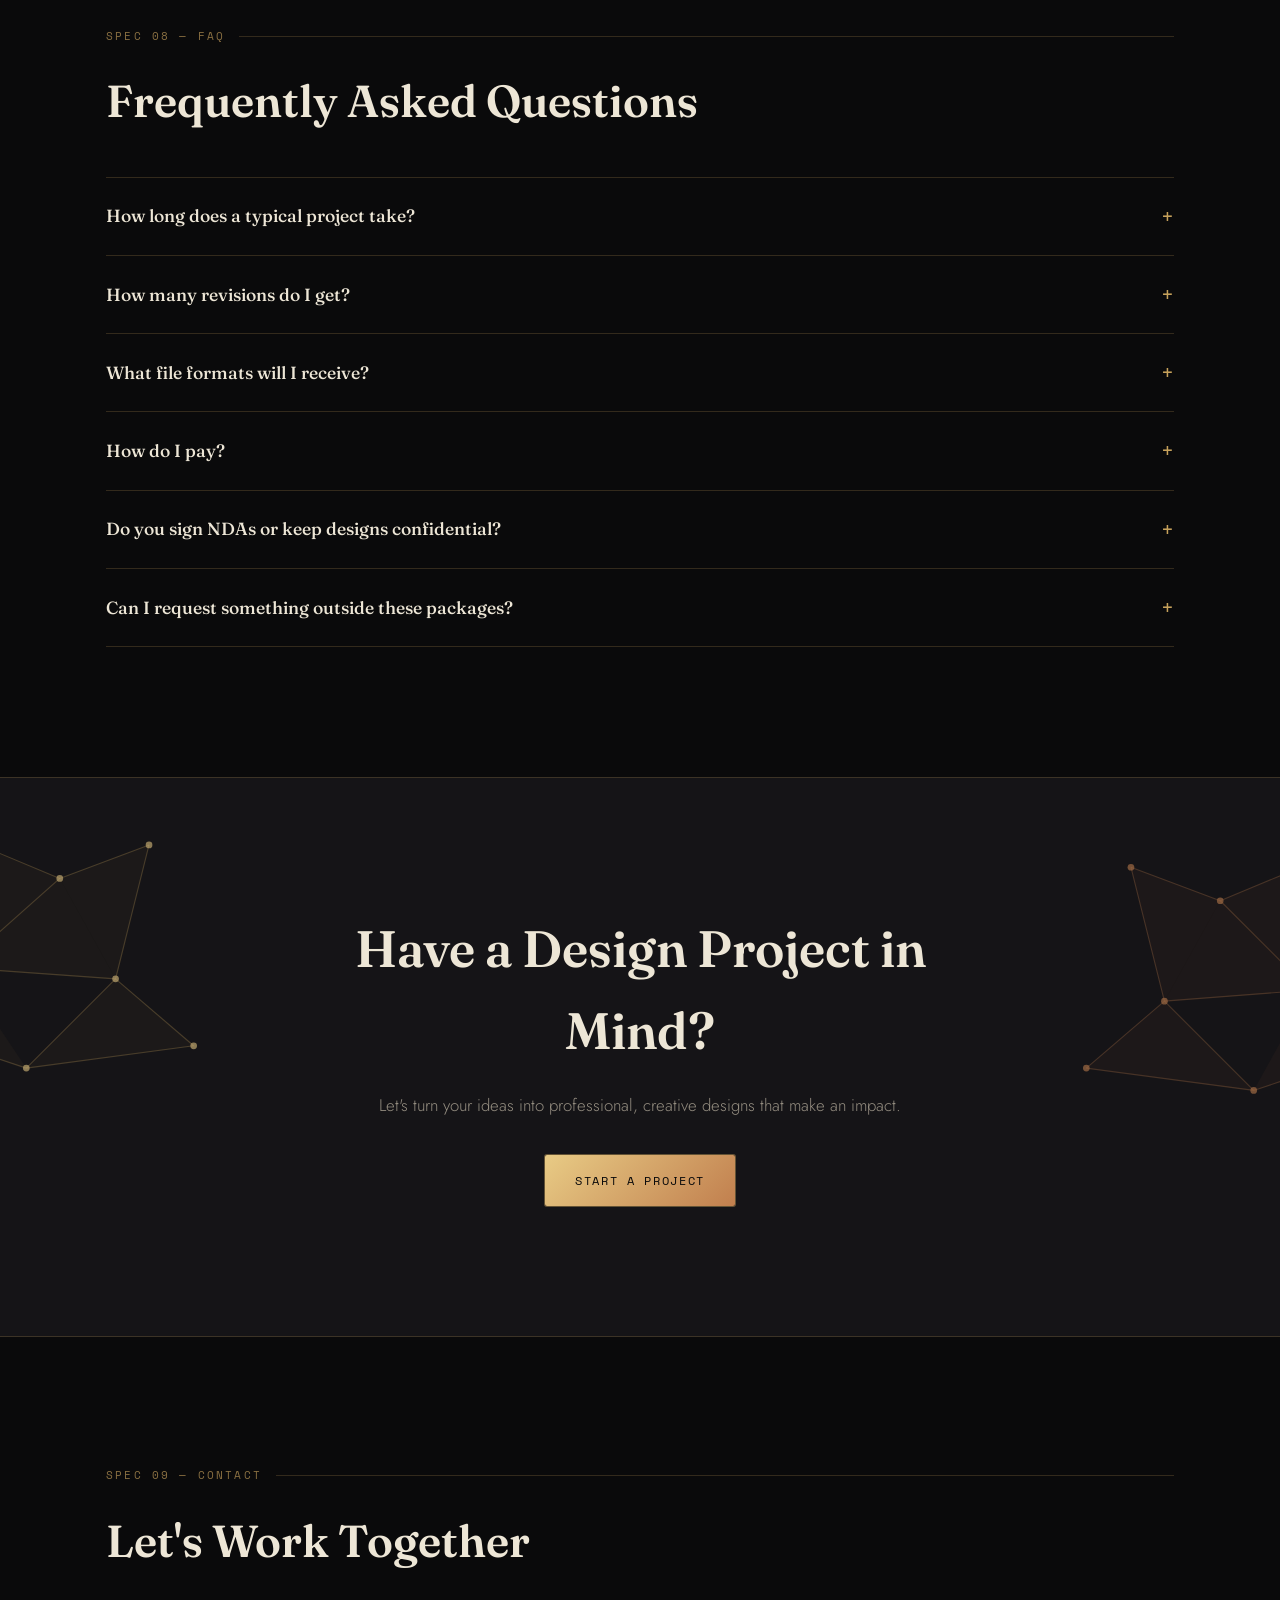
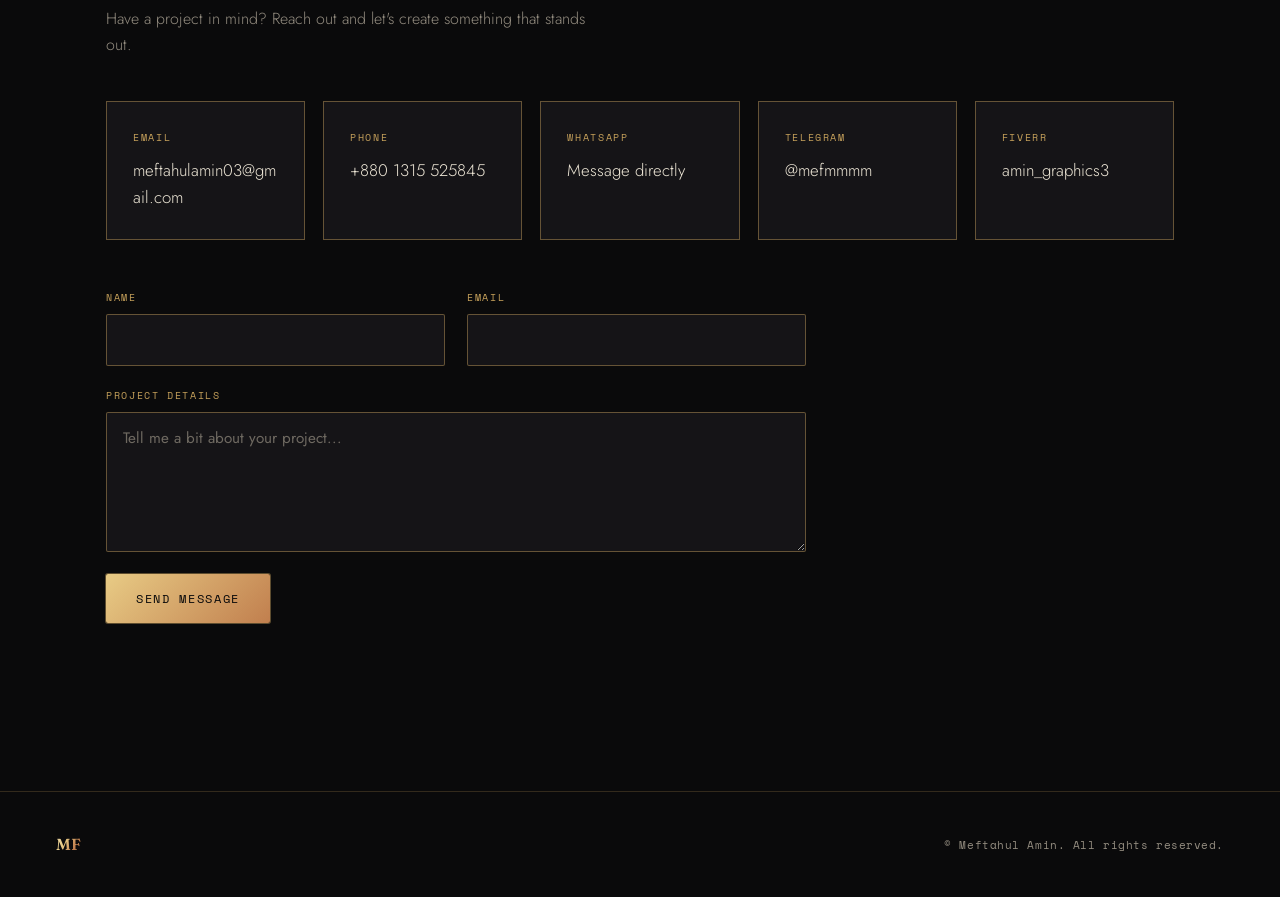
==== commit eb5866ff: "Add files via upload" ====
--- a/index.html
+++ b/index.html
@@ -188,44 +188,9 @@
     </div>
   </section>
 
-  <!-- PROCESS -->
-  <section id="process" class="section process-section">
-    <div class="section-label">SPEC 04 — PROCESS</div>
-    <h2 class="section-heading">How I Work</h2>
-    <p class="services-intro">A clear, simple process from first message to final files.</p>
-
-    <div class="process-grid">
-      <div class="process-card">
-        <span class="process-index">01</span>
-        <h3 class="process-title">Brief</h3>
-        <p class="process-desc">Share your goals, brand, and references — I get a clear picture of what you need.</p>
-      </div>
-      <div class="process-card">
-        <span class="process-index">02</span>
-        <h3 class="process-title">Concept</h3>
-        <p class="process-desc">I sketch initial directions and share early concepts for your feedback.</p>
-      </div>
-      <div class="process-card">
-        <span class="process-index">03</span>
-        <h3 class="process-title">Design</h3>
-        <p class="process-desc">The chosen direction gets refined into a polished, on-brand design.</p>
-      </div>
-      <div class="process-card">
-        <span class="process-index">04</span>
-        <h3 class="process-title">Revision</h3>
-        <p class="process-desc">We fine-tune details together until it feels exactly right.</p>
-      </div>
-      <div class="process-card">
-        <span class="process-index">05</span>
-        <h3 class="process-title">Delivery</h3>
-        <p class="process-desc">Final, print-ready and web-ready files delivered in every format you need.</p>
-      </div>
-    </div>
-  </section>
-
   <!-- PRICING -->
   <section id="pricing" class="section pricing-section">
-    <div class="section-label">SPEC 05 — PRICING</div>
+    <div class="section-label">SPEC 04 — PRICING</div>
     <h2 class="section-heading">Packages</h2>
     <p class="services-intro">Simple starting packages — every project can be tailored to your exact needs.</p>
 
@@ -272,7 +237,7 @@
 
   <!-- WORK / GALLERY -->
   <section id="work" class="section work-section">
-    <div class="section-label">SPEC 06 — PORTFOLIO</div>
+    <div class="section-label">SPEC 05 — PORTFOLIO</div>
     <h2 class="section-heading">Selected Work</h2>
     <div class="gallery">
 
@@ -462,7 +427,7 @@
 
   <!-- WHY CHOOSE ME -->
   <section id="why-choose" class="section why-section">
-    <div class="section-label">SPEC 07 — WHY CHOOSE ME</div>
+    <div class="section-label">SPEC 06 — WHY CHOOSE ME</div>
     <h2 class="section-heading">What Sets My Work Apart</h2>
 
     <div class="why-grid">
@@ -501,7 +466,7 @@
 
   <!-- TESTIMONIALS -->
   <section id="testimonials" class="section testimonials-section">
-    <div class="section-label">SPEC 08 — TESTIMONIALS</div>
+    <div class="section-label">SPEC 07 — TESTIMONIALS</div>
     <h2 class="section-heading">Client Feedback</h2>
     <p class="testimonial-disclaimer">Sample testimonials shown below for layout purposes — not yet verified client reviews.</p>
 
@@ -547,13 +512,16 @@
       </div>
     </div>
 
-    <div class="testimonial-grid live-testimonial-grid" id="liveTestimonials"></div>
-
     <p class="testimonial-note">* Placeholder testimonials for demonstration — replace with real client reviews once available.</p>
 
+    <div class="quick-rate">
+      <p class="quick-rate-text">Loved working together? Rate instantly — no form needed.</p>
+      <button type="button" class="btn-gold quick-rate-btn" id="quickRateBtn">★ Rate 5 Stars</button>
+    </div>
+
     <div class="review-submit">
-      <h3 class="review-submit-heading">Worked with me? Leave a Review</h3>
-      <p class="review-submit-text">Your review publishes instantly on this page.</p>
+      <h3 class="review-submit-heading">Or leave a detailed review</h3>
+      <p class="review-submit-text">Your review helps others get to know your experience.</p>
       <form class="review-form" action="https://formspree.io/f/mvzelbjk" method="POST">
         <div class="form-row">
           <div class="form-field">
@@ -589,7 +557,7 @@
 
   <!-- FAQ -->
   <section id="faq" class="section faq-section">
-    <div class="section-label">SPEC 09 — FAQ</div>
+    <div class="section-label">SPEC 08 — FAQ</div>
     <h2 class="section-heading">Frequently Asked Questions</h2>
 
     <div class="faq-list">
@@ -685,7 +653,7 @@
 
   <!-- CONTACT -->
   <section id="contact" class="section contact-section">
-    <div class="section-label">SPEC 10 — CONTACT</div>
+    <div class="section-label">SPEC 09 — CONTACT</div>
     <h2 class="section-heading">Let's Work Together</h2>
     <p class="contact-intro">Have a project in mind? Reach out and let's create something that stands out.</p>
 
--- a/style.css
+++ b/style.css
@@ -463,6 +463,143 @@
 }
 
 /* ===================================================
+   PROCESS
+=================================================== */
+.process-grid{
+  display: grid;
+  grid-template-columns: repeat(5, 1fr);
+  gap: 1px;
+  background: var(--line);
+  border: 1px solid var(--line-strong);
+}
+.process-card{
+  background: var(--ink);
+  padding: 30px 22px;
+  display: flex; flex-direction: column; gap: 12px;
+  transition: background 0.3s ease;
+}
+.process-card:hover{ background: var(--panel); }
+.process-index{
+  font-family: var(--font-display); font-weight: 600; font-size: 1.4rem;
+  background: var(--gradient-gold);
+  -webkit-background-clip: text; background-clip: text; -webkit-text-fill-color: transparent;
+}
+.process-title{
+  font-family: var(--font-body); font-weight: 500; font-size: 1rem;
+  color: var(--cream); margin: 0;
+}
+.process-desc{
+  font-family: var(--font-body); font-size: 0.84rem; color: var(--muted);
+  line-height: 1.55; margin: 0;
+}
+
+@media (max-width: 1000px){
+  .process-grid{ grid-template-columns: repeat(3, 1fr); }
+}
+@media (max-width: 640px){
+  .process-grid{ grid-template-columns: 1fr; }
+}
+
+/* ===================================================
+   PRICING
+=================================================== */
+.pricing-grid{
+  display: grid; grid-template-columns: repeat(3, 1fr); gap: 24px;
+}
+.pricing-card{
+  border: 1px solid var(--line-strong);
+  background: var(--panel);
+  padding: 40px 32px;
+  display: flex; flex-direction: column; gap: 22px;
+  position: relative;
+  transition: transform 0.3s ease, border-color 0.3s ease;
+}
+.pricing-card:hover{
+  transform: translateY(-4px);
+  border-color: var(--gold-bright);
+}
+.pricing-featured{
+  background: var(--panel-2);
+  border-color: var(--gold);
+}
+.pricing-badge{
+  position: absolute; top: -13px; left: 32px;
+  background: var(--gradient-gold-soft);
+  color: var(--ink);
+  font-family: var(--font-mono); font-size: 0.62rem; letter-spacing: 0.1em;
+  text-transform: uppercase;
+  padding: 5px 12px;
+}
+.pricing-tier{
+  font-family: var(--font-mono); font-size: 0.72rem; letter-spacing: 0.16em;
+  text-transform: uppercase; color: var(--gold);
+}
+.pricing-amount{
+  font-family: var(--font-display); font-weight: 600; font-size: 2.4rem;
+  color: var(--cream);
+}
+.pricing-amount span{
+  font-family: var(--font-body); font-size: 0.9rem; font-weight: 300; color: var(--muted);
+}
+.pricing-features{
+  list-style: none; margin: 0; padding: 0;
+  display: flex; flex-direction: column; gap: 12px;
+  flex-grow: 1;
+}
+.pricing-features li{
+  font-family: var(--font-body); font-size: 0.9rem; color: var(--muted);
+  padding-left: 20px; position: relative;
+}
+.pricing-features li::before{
+  content: "—";
+  position: absolute; left: 0; color: var(--gold);
+}
+.pricing-cta{
+  text-align: center; justify-content: center;
+}
+
+@media (max-width: 900px){
+  .pricing-grid{ grid-template-columns: 1fr; }
+}
+
+/* ===================================================
+   FAQ
+=================================================== */
+.faq-list{
+  display: flex; flex-direction: column;
+  border-top: 1px solid var(--line);
+}
+.faq-item{
+  border-bottom: 1px solid var(--line);
+  padding: 22px 0;
+}
+.faq-item summary{
+  font-family: var(--font-display); font-weight: 500; font-size: 1.1rem;
+  color: var(--cream);
+  cursor: pointer;
+  list-style: none;
+  display: flex; align-items: center; justify-content: space-between;
+  gap: 20px;
+}
+.faq-item summary::-webkit-details-marker{ display: none; }
+.faq-item summary::after{
+  content: "+";
+  font-family: var(--font-mono);
+  color: var(--gold);
+  font-size: 1.3rem;
+  flex-shrink: 0;
+  transition: transform 0.3s ease;
+}
+.faq-item[open] summary::after{
+  transform: rotate(45deg);
+}
+.faq-item p{
+  color: var(--muted); font-size: 0.95rem; line-height: 1.6;
+  margin: 16px 0 0;
+  max-width: 700px;
+}
+
+/* ===================================================
    WHY CHOOSE ME
 =================================================== */
 .why-grid{
@@ -552,6 +689,29 @@
   font-family: var(--font-mono); font-size: 0.68rem; color: var(--muted);
   margin-top: 28px; letter-spacing: 0.02em;
 }
+.quick-rate{
+  margin-top: 50px;
+  padding: 28px 32px;
+  border: 1px solid var(--line-strong);
+  background: var(--panel);
+  display: flex; align-items: center; justify-content: space-between;
+  gap: 24px; flex-wrap: wrap;
+}
+.quick-rate-text{
+  color: var(--muted); font-size: 0.95rem; margin: 0;
+}
+.quick-rate-btn{
+  border: none; cursor: pointer; font-family: var(--font-mono);
+  white-space: nowrap;
+}
+.quick-rate-btn:disabled{
+  opacity: 0.7; cursor: default;
+}
+
+@media (max-width: 640px){
+  .quick-rate{ flex-direction: column; align-items: flex-start; }
+}
+
 .review-submit{
   margin-top: 60px;
   padding-top: 44px;
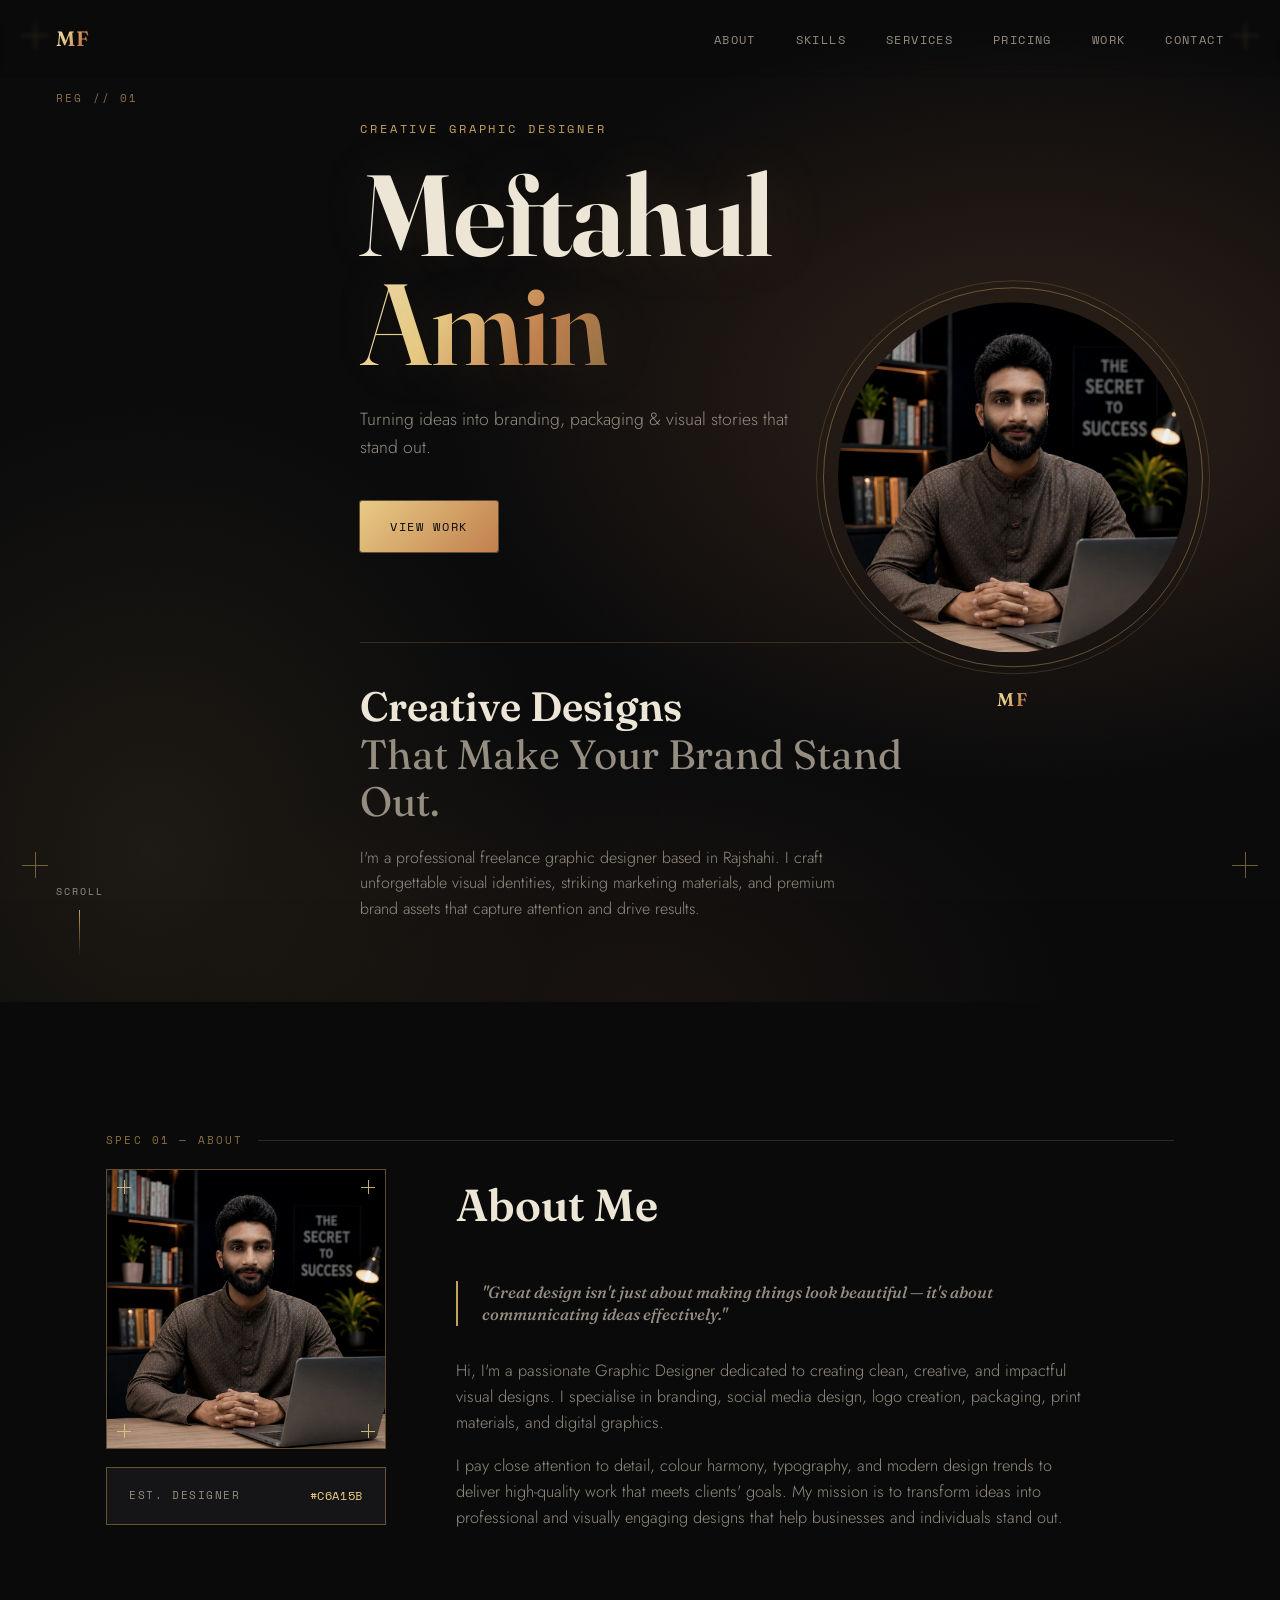
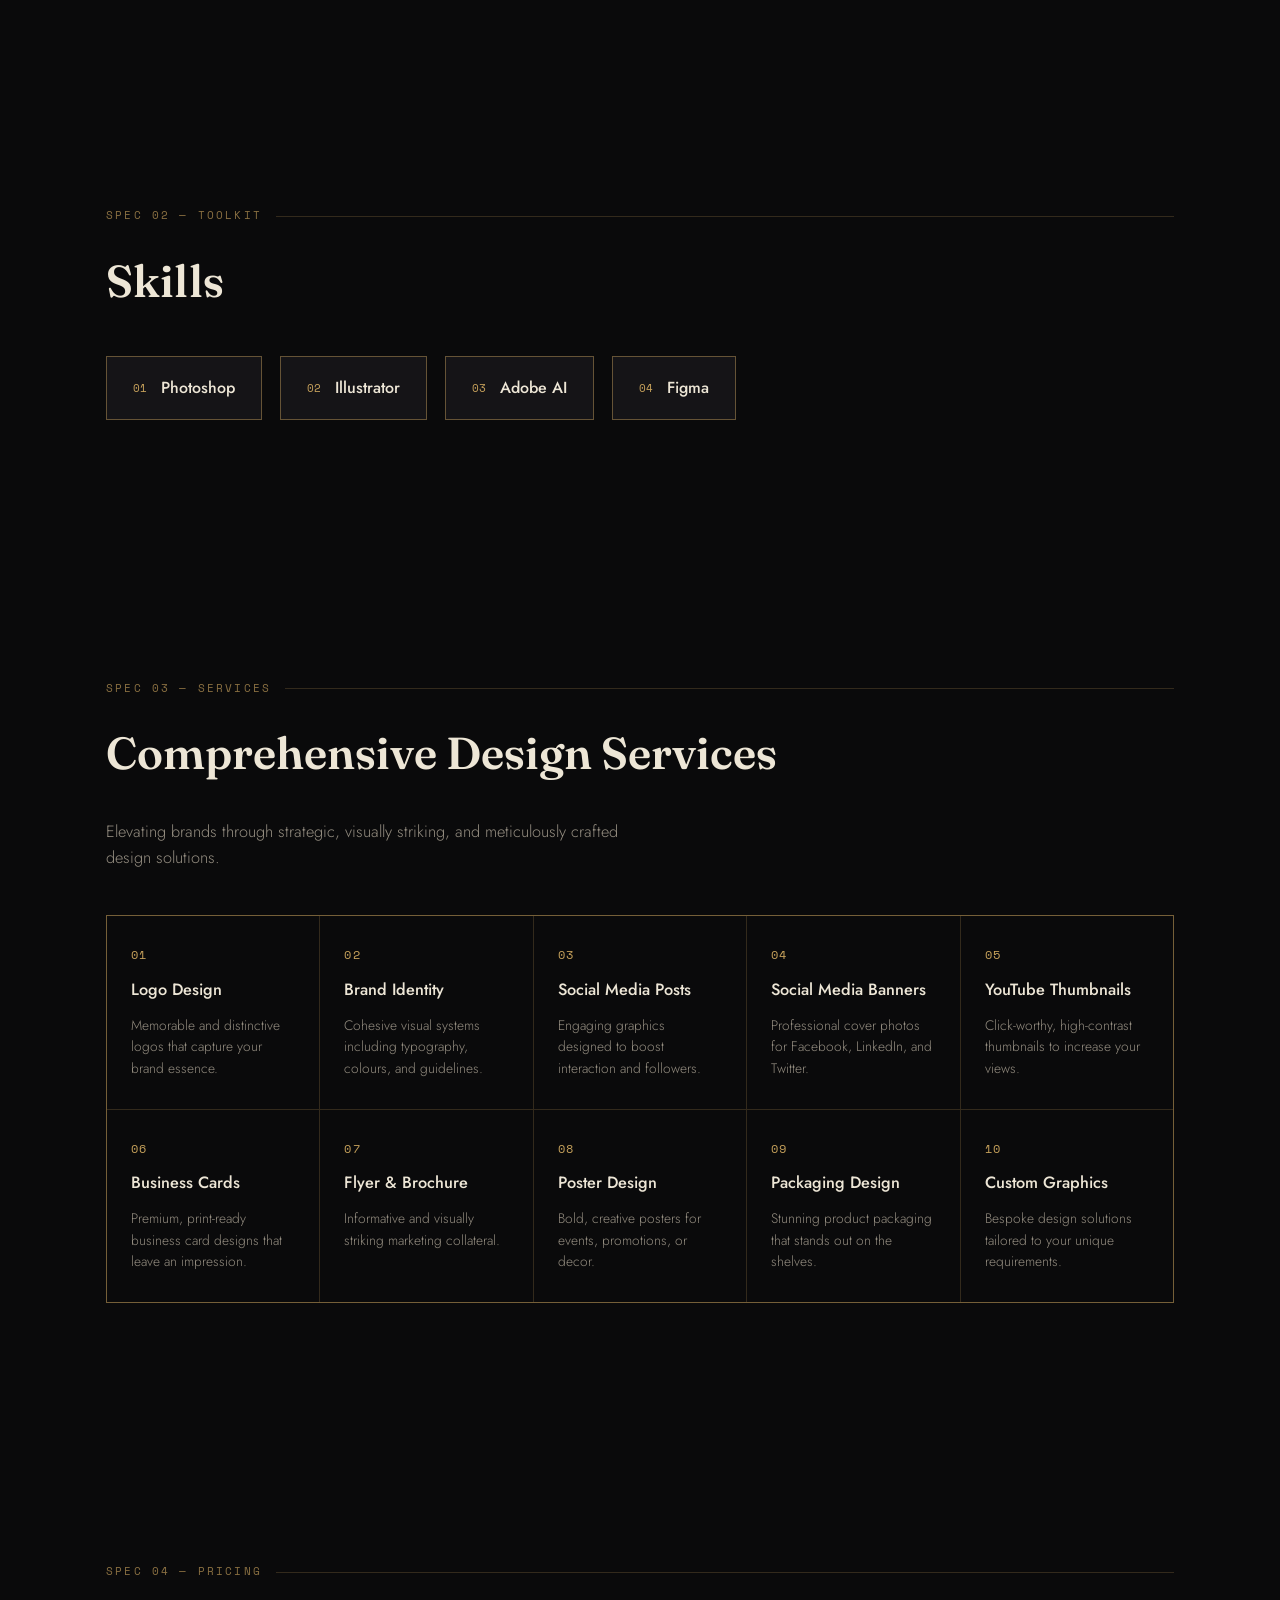
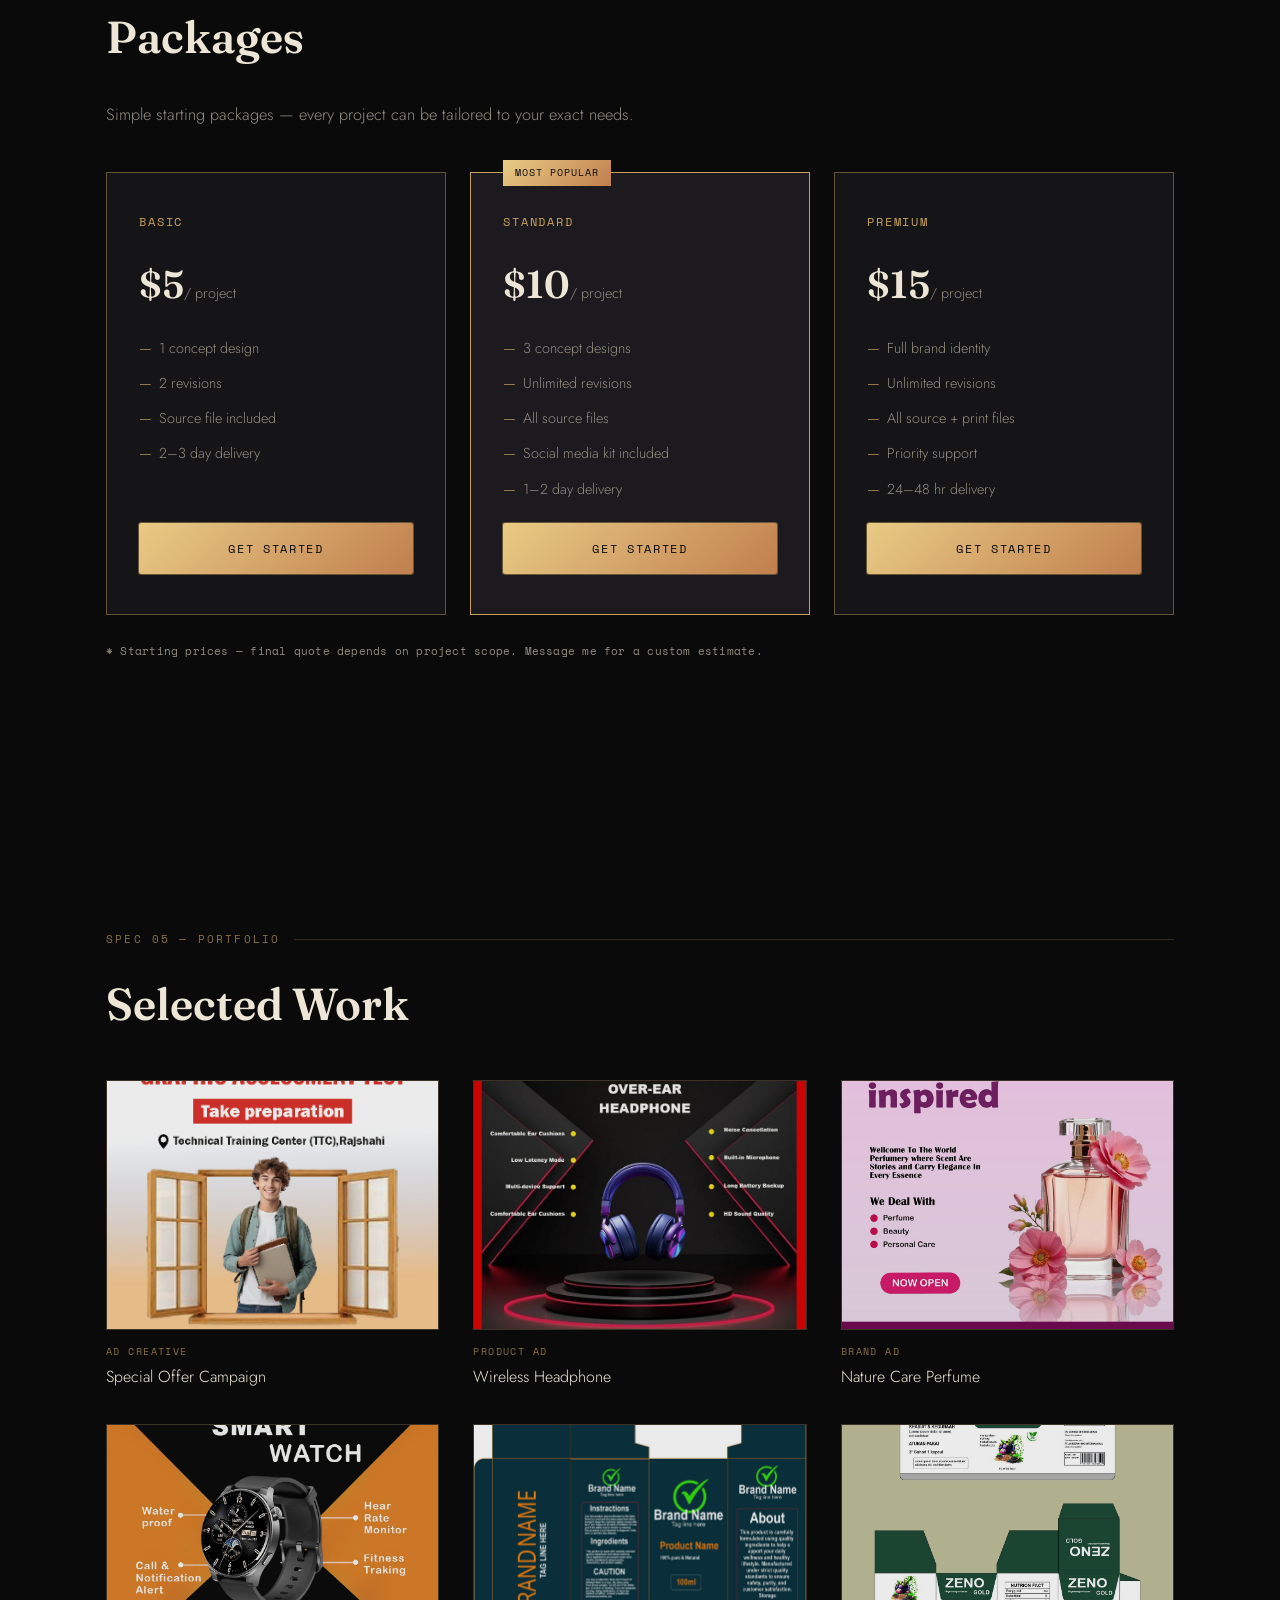
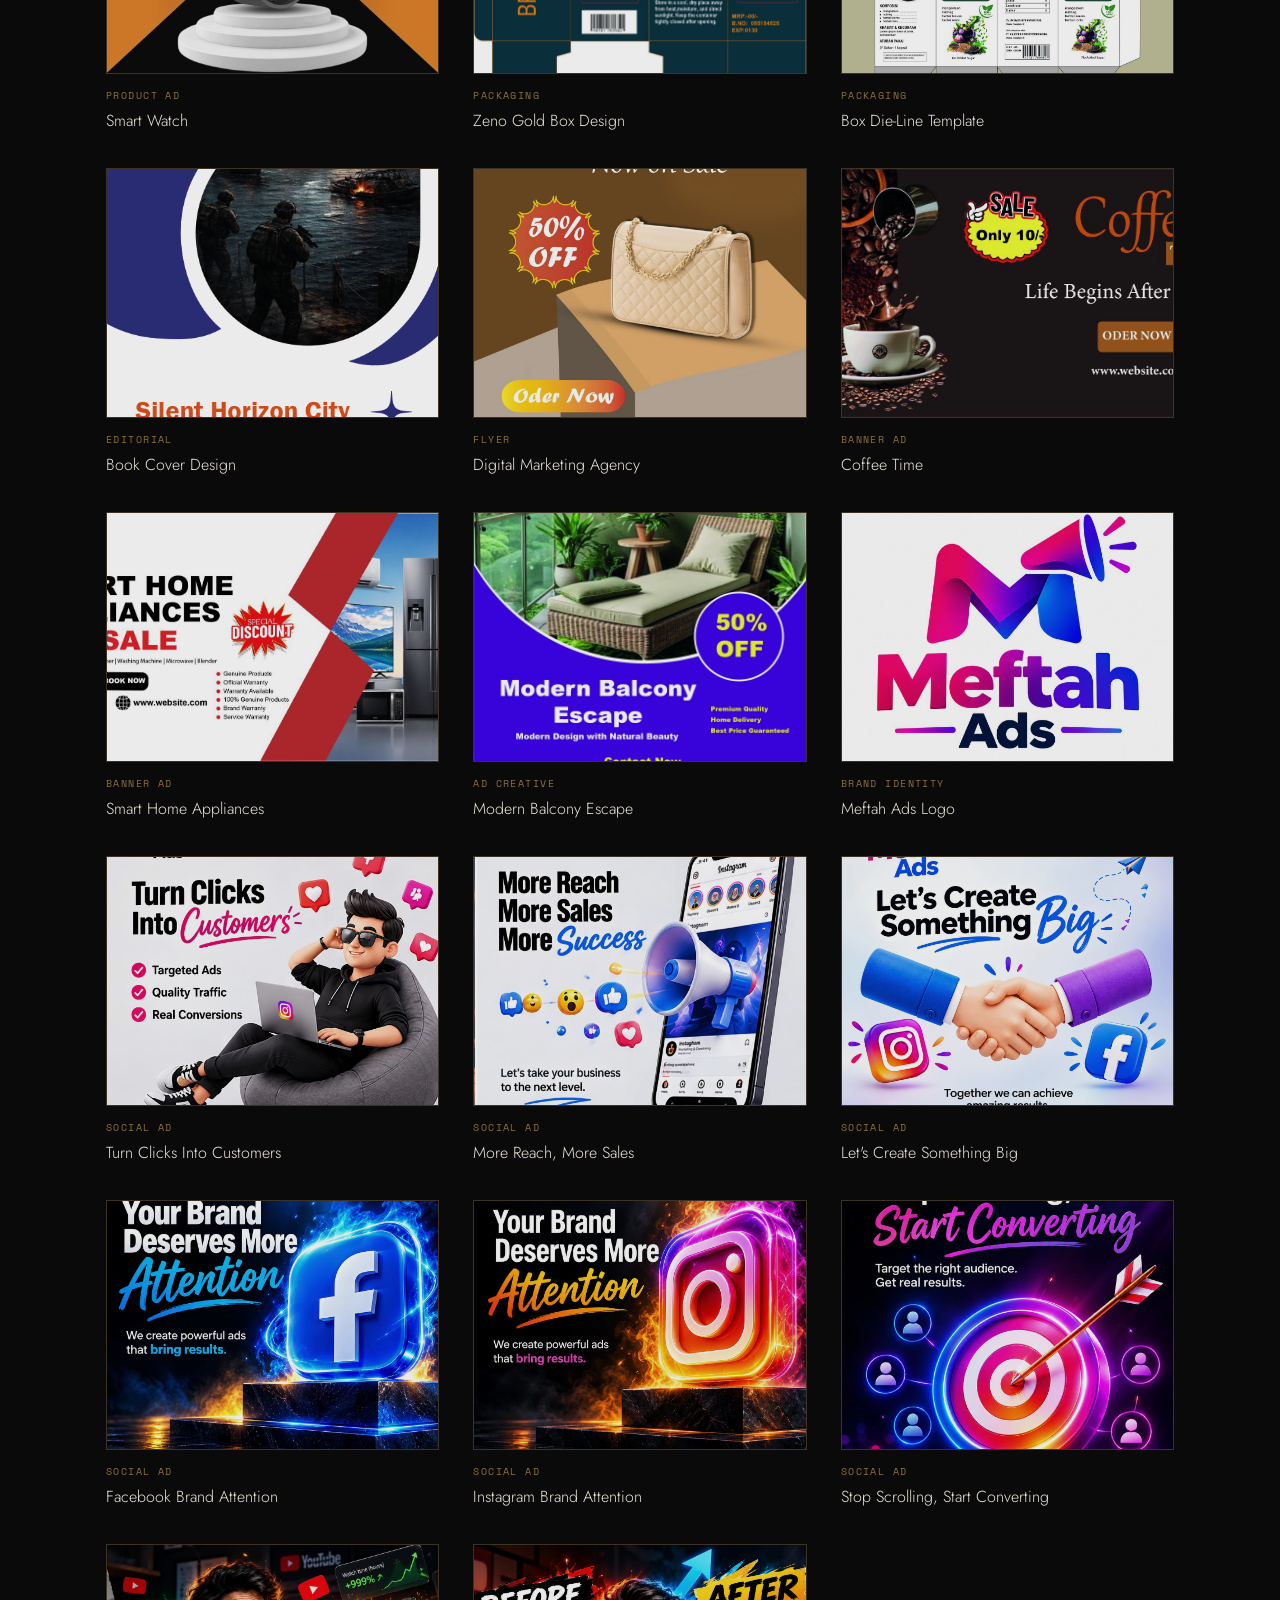
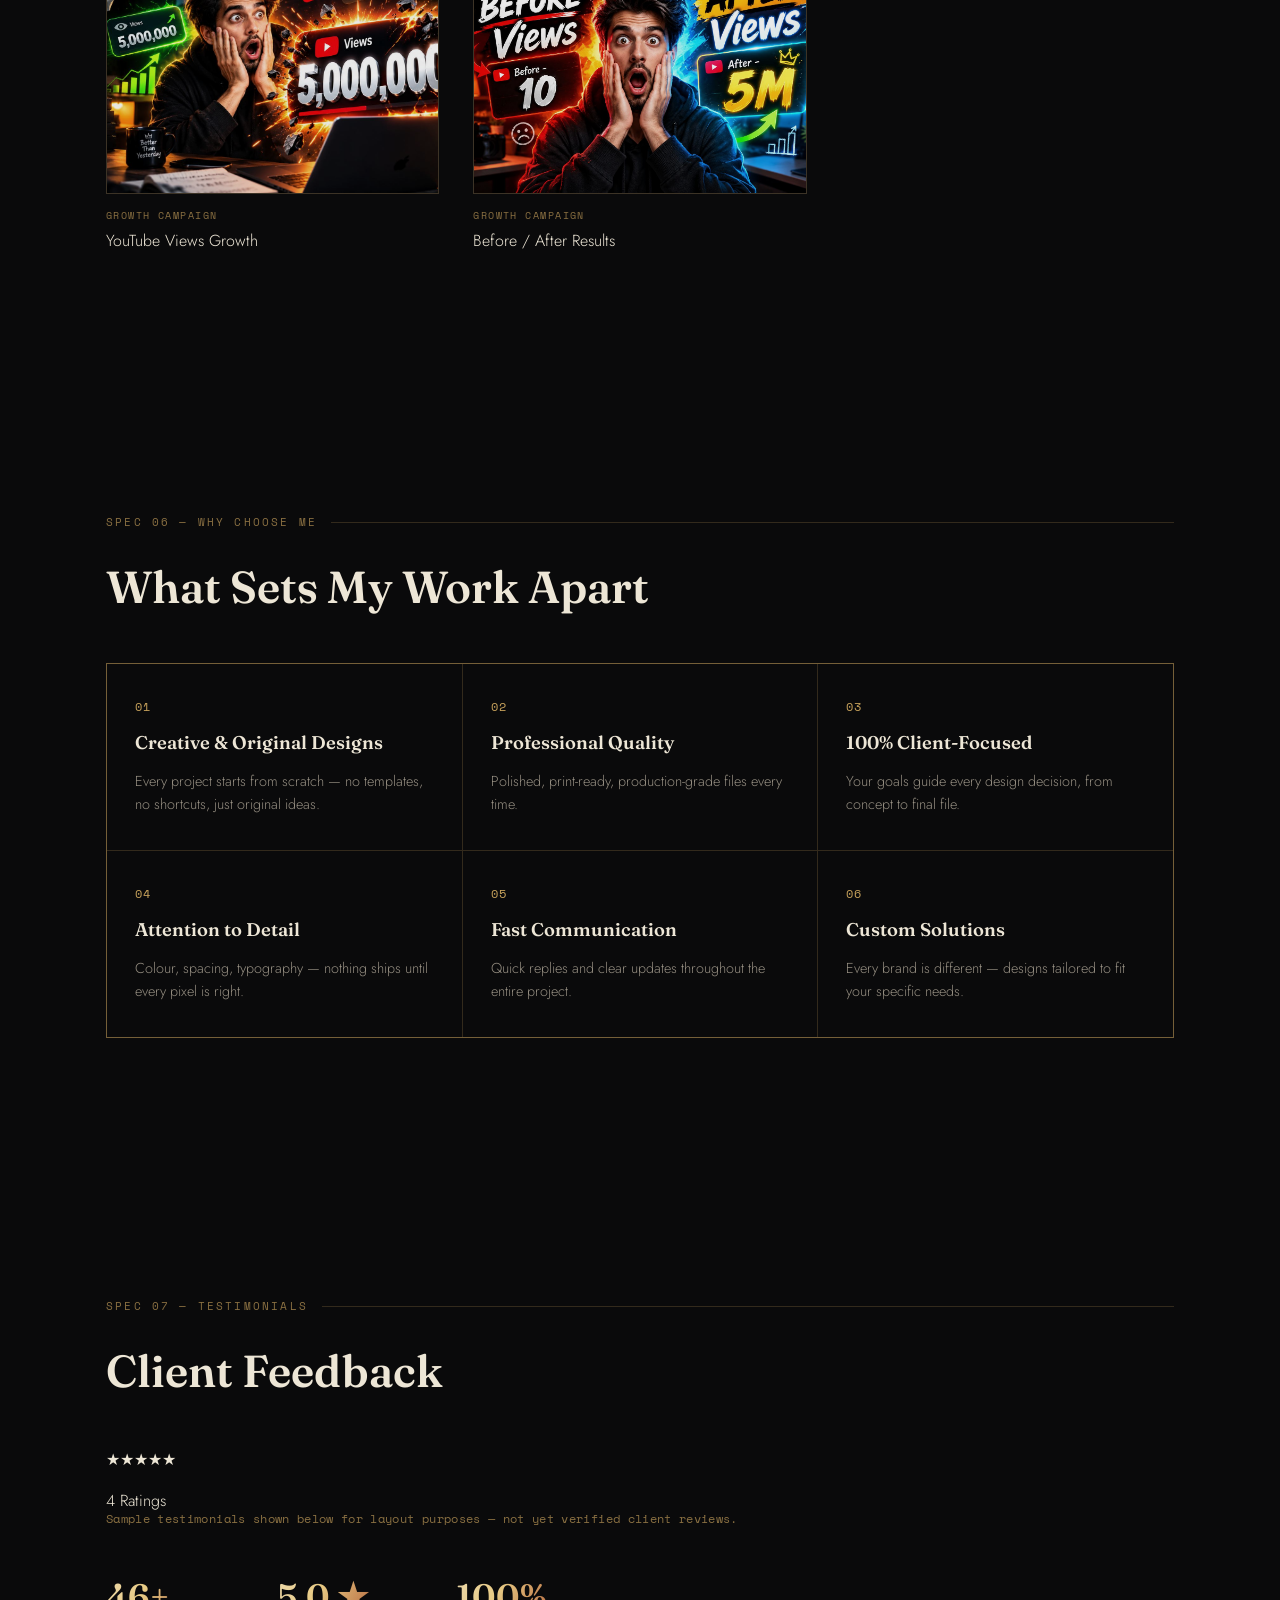
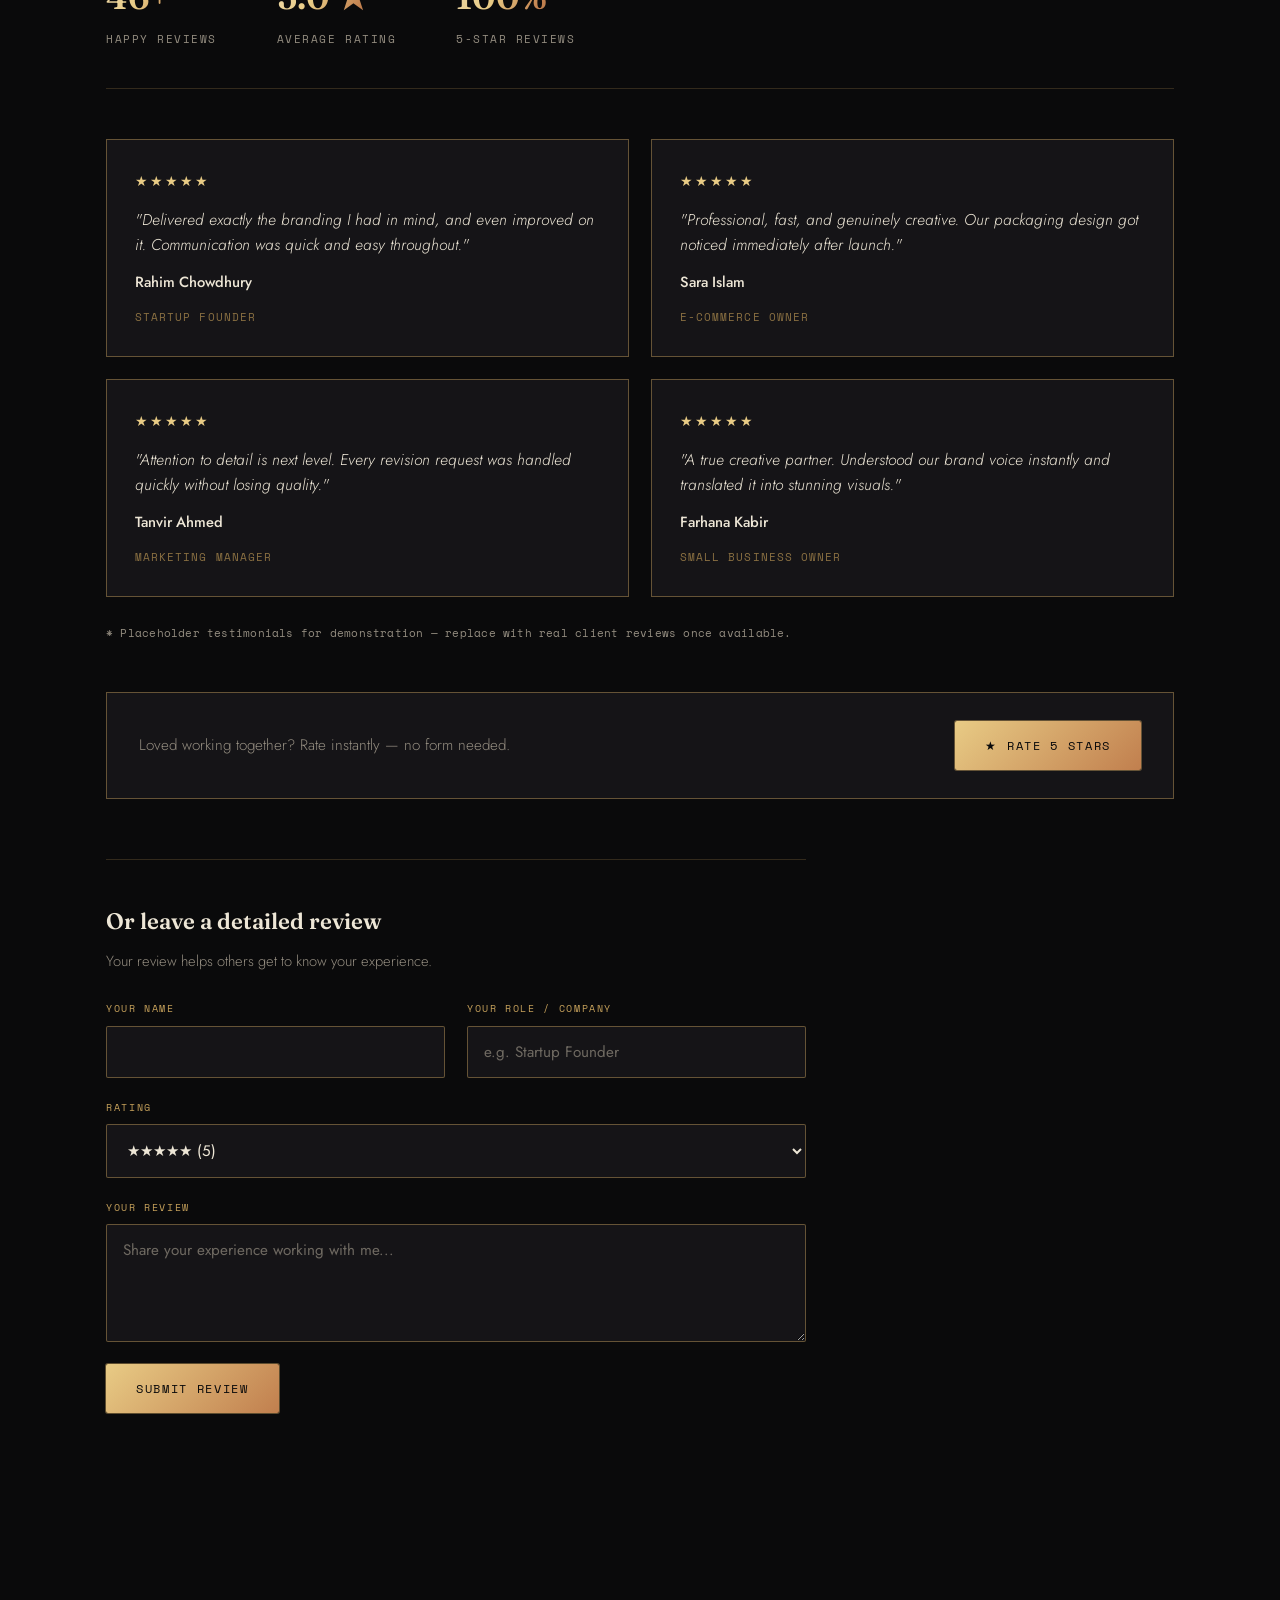
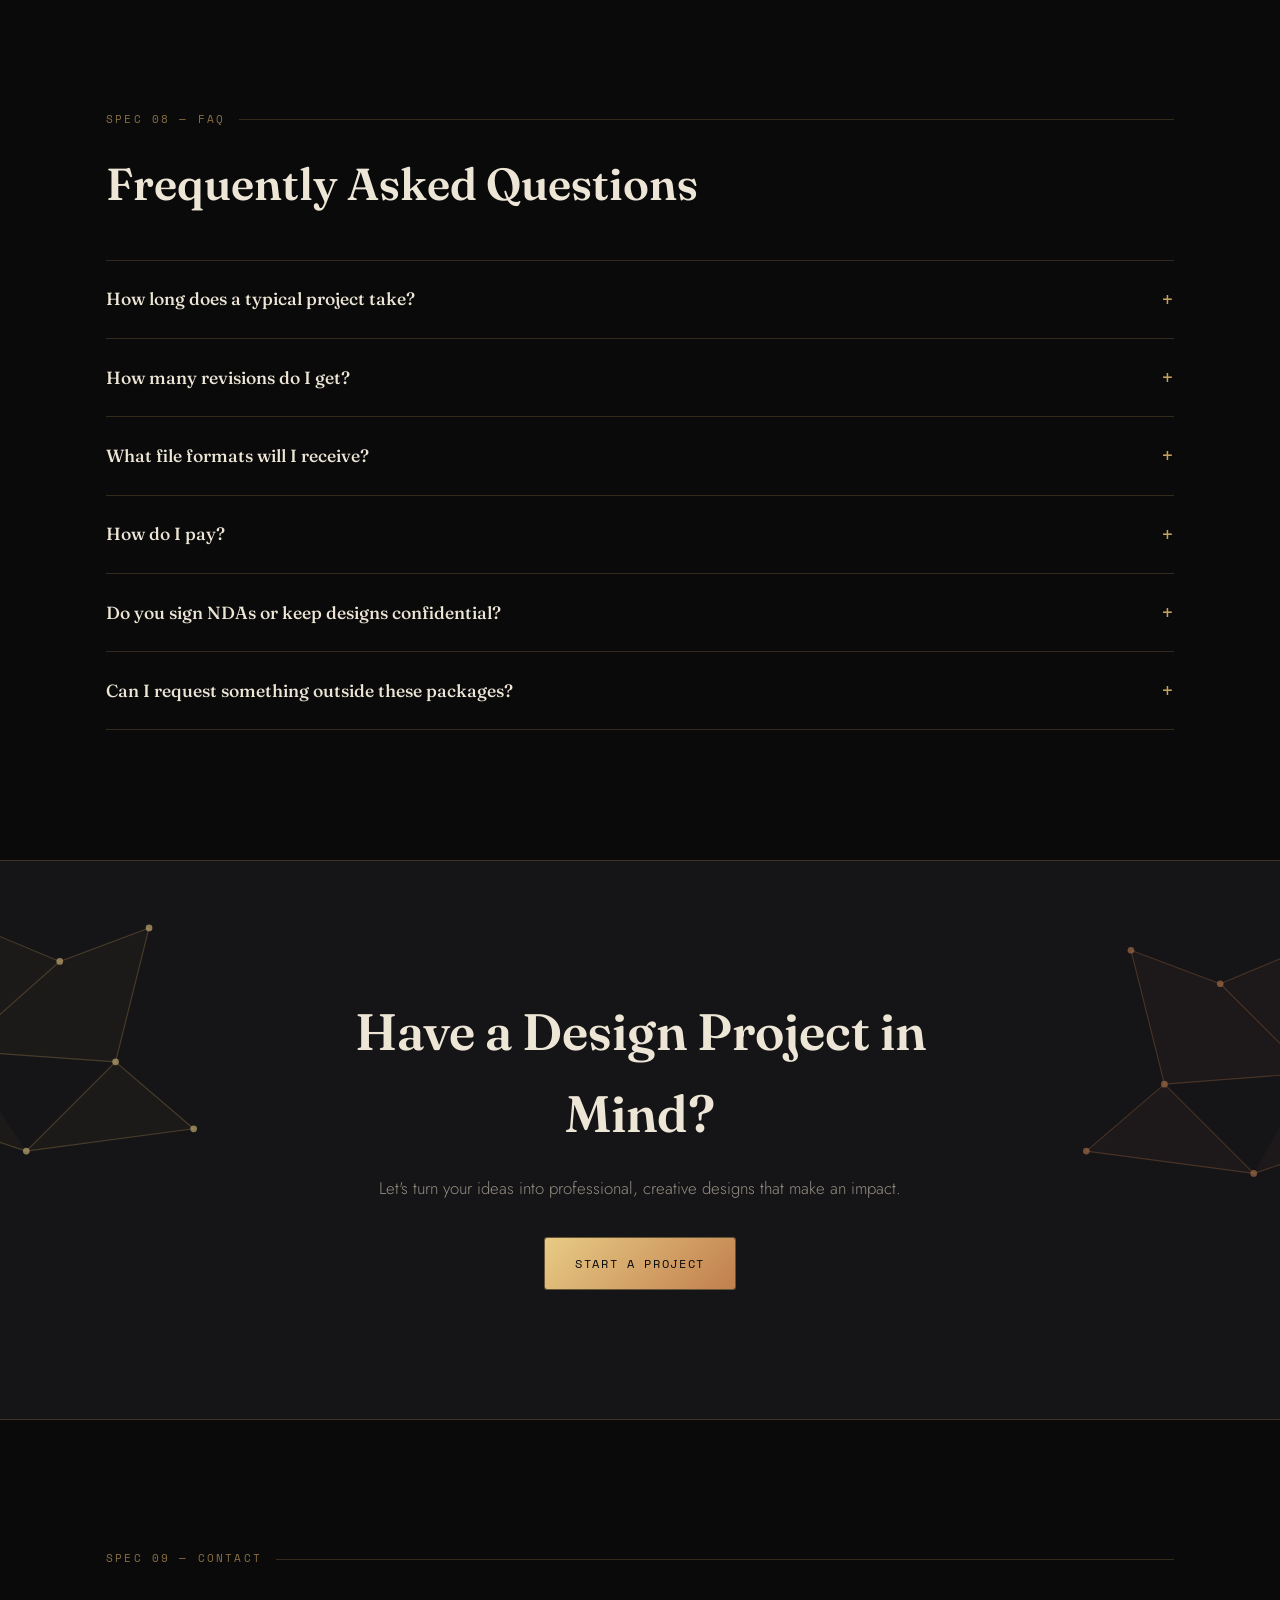
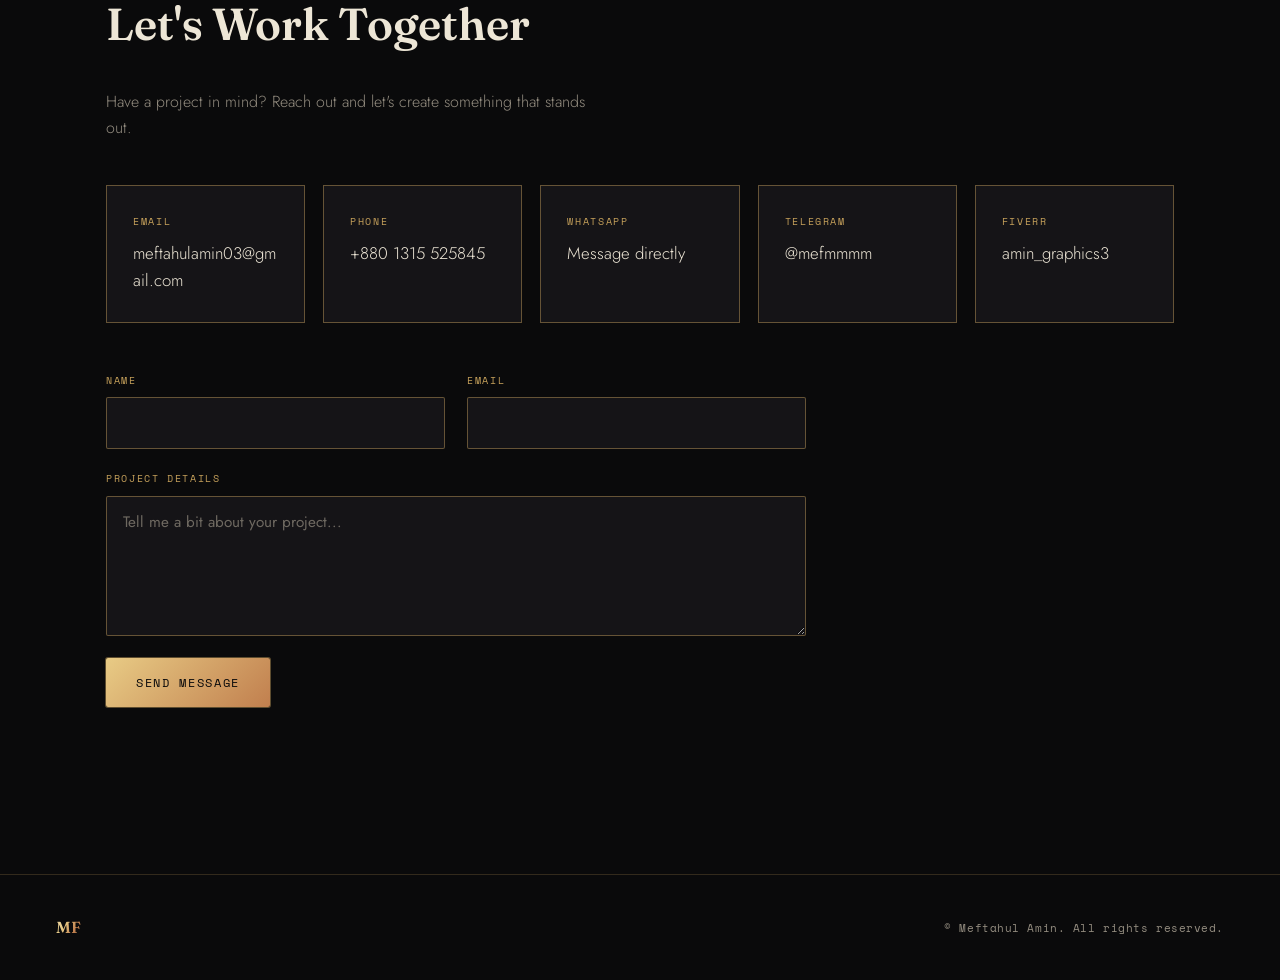
==== commit 65df44b0: "index.html" ====
--- a/index.html
+++ b/index.html
@@ -468,6 +468,11 @@
   <section id="testimonials" class="section testimonials-section">
     <div class="section-label">SPEC 07 — TESTIMONIALS</div>
     <h2 class="section-heading">Client Feedback</h2>
+
+    <div class="big-rating">
+      <div class="big-stars" id="bigStars">★★★★★</div>
+      <p class="big-rating-count"><span id="totalRatingsCount">4</span> Ratings</p>
+    </div>
     <p class="testimonial-disclaimer">Sample testimonials shown below for layout purposes — not yet verified client reviews.</p>
 
     <div class="rating-strip">
@@ -476,11 +481,11 @@
         <span class="rating-label">Happy Reviews</span>
       </div>
       <div class="rating-stat">
-        <span class="rating-number">5.0 ★</span>
+        <span class="rating-number" id="avgRatingNumber">5.0 ★</span>
         <span class="rating-label">Average Rating</span>
       </div>
       <div class="rating-stat">
-        <span class="rating-number">100%</span>
+        <span class="rating-number" id="fiveStarPercent">100%</span>
         <span class="rating-label">5-Star Reviews</span>
       </div>
     </div>
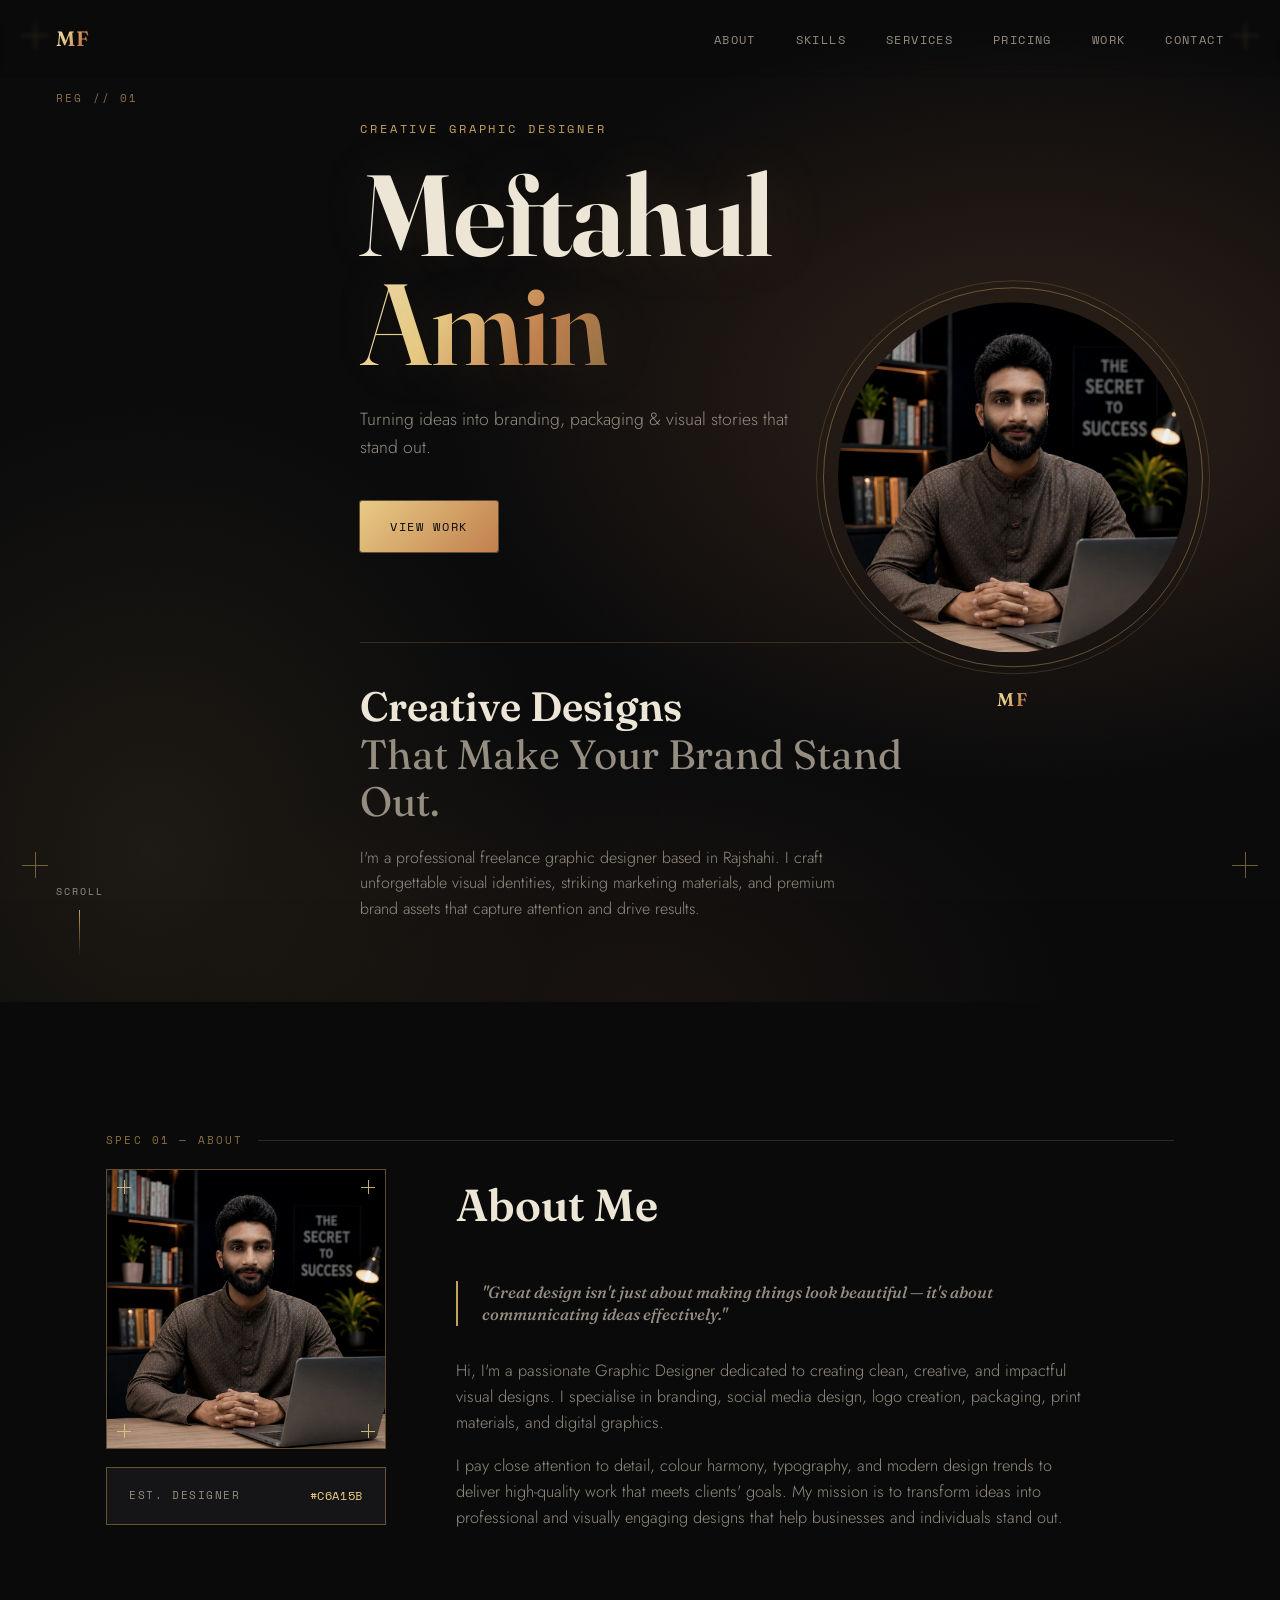
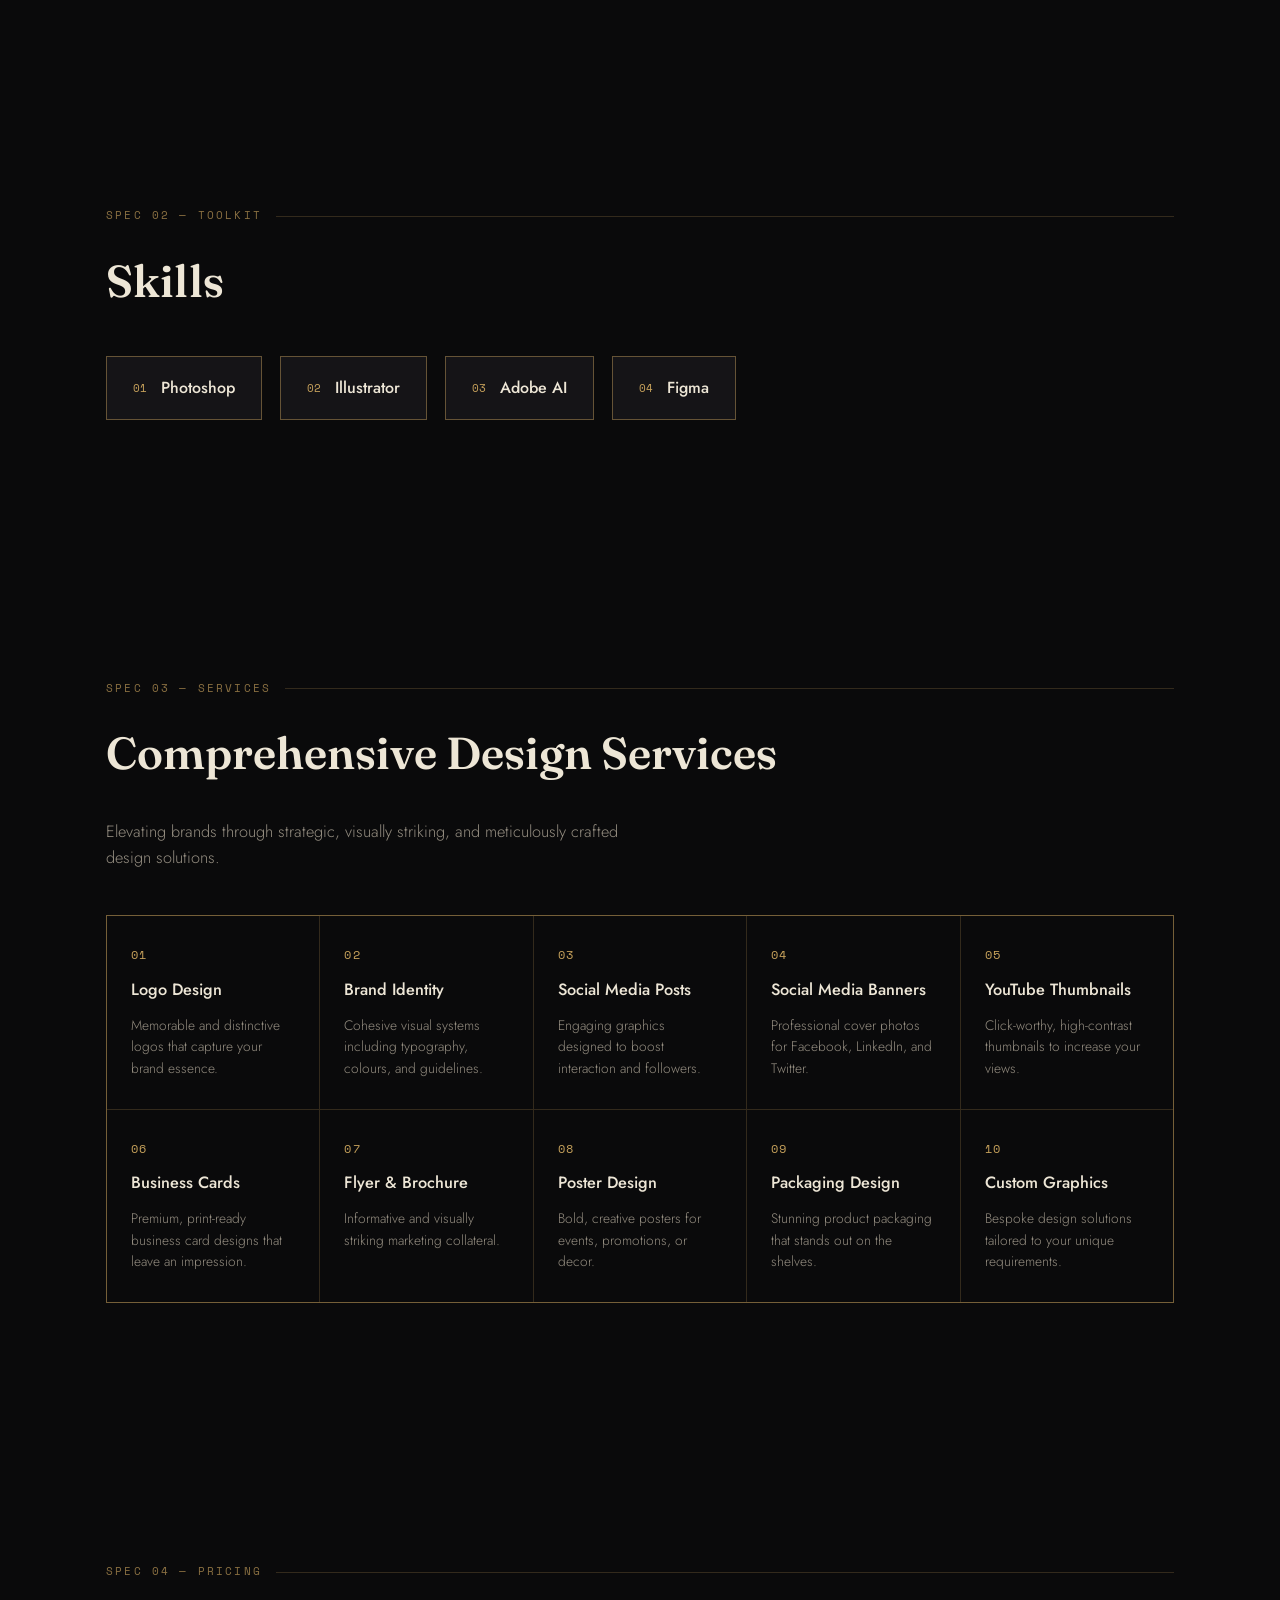
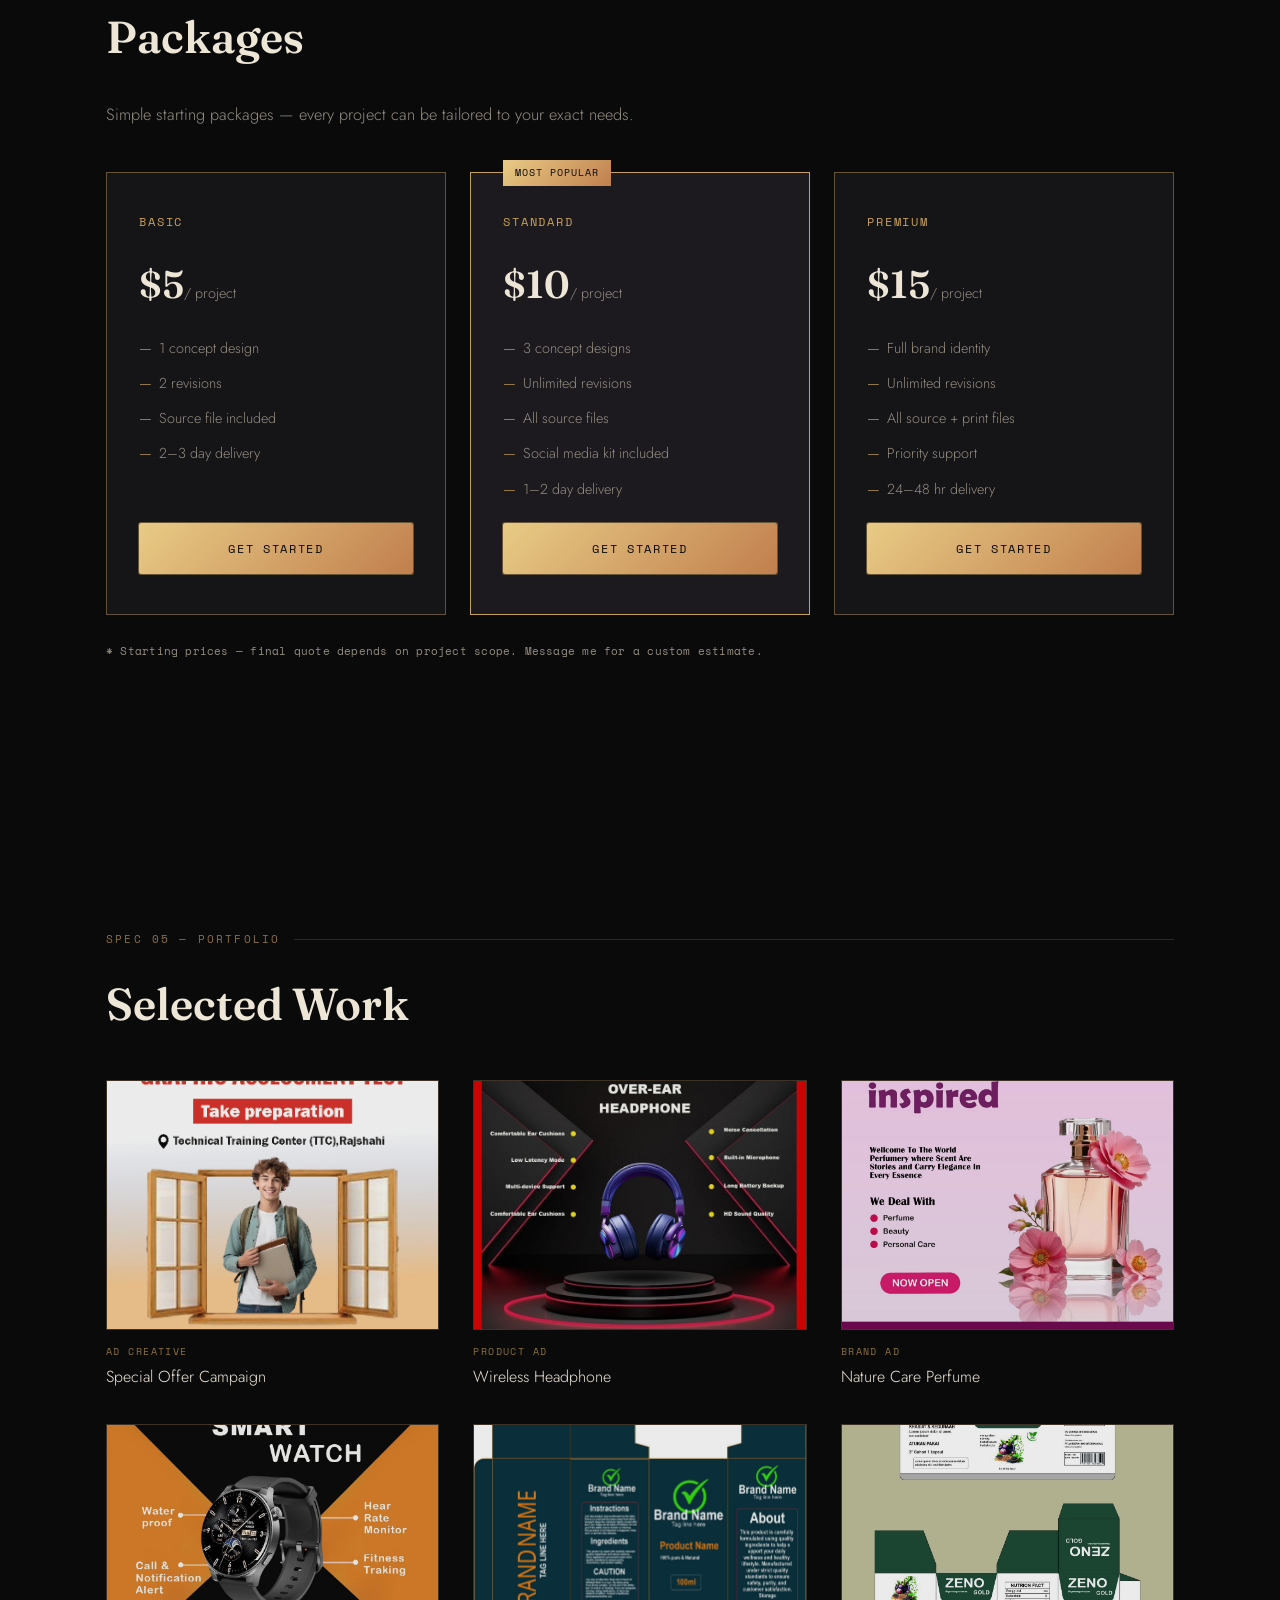
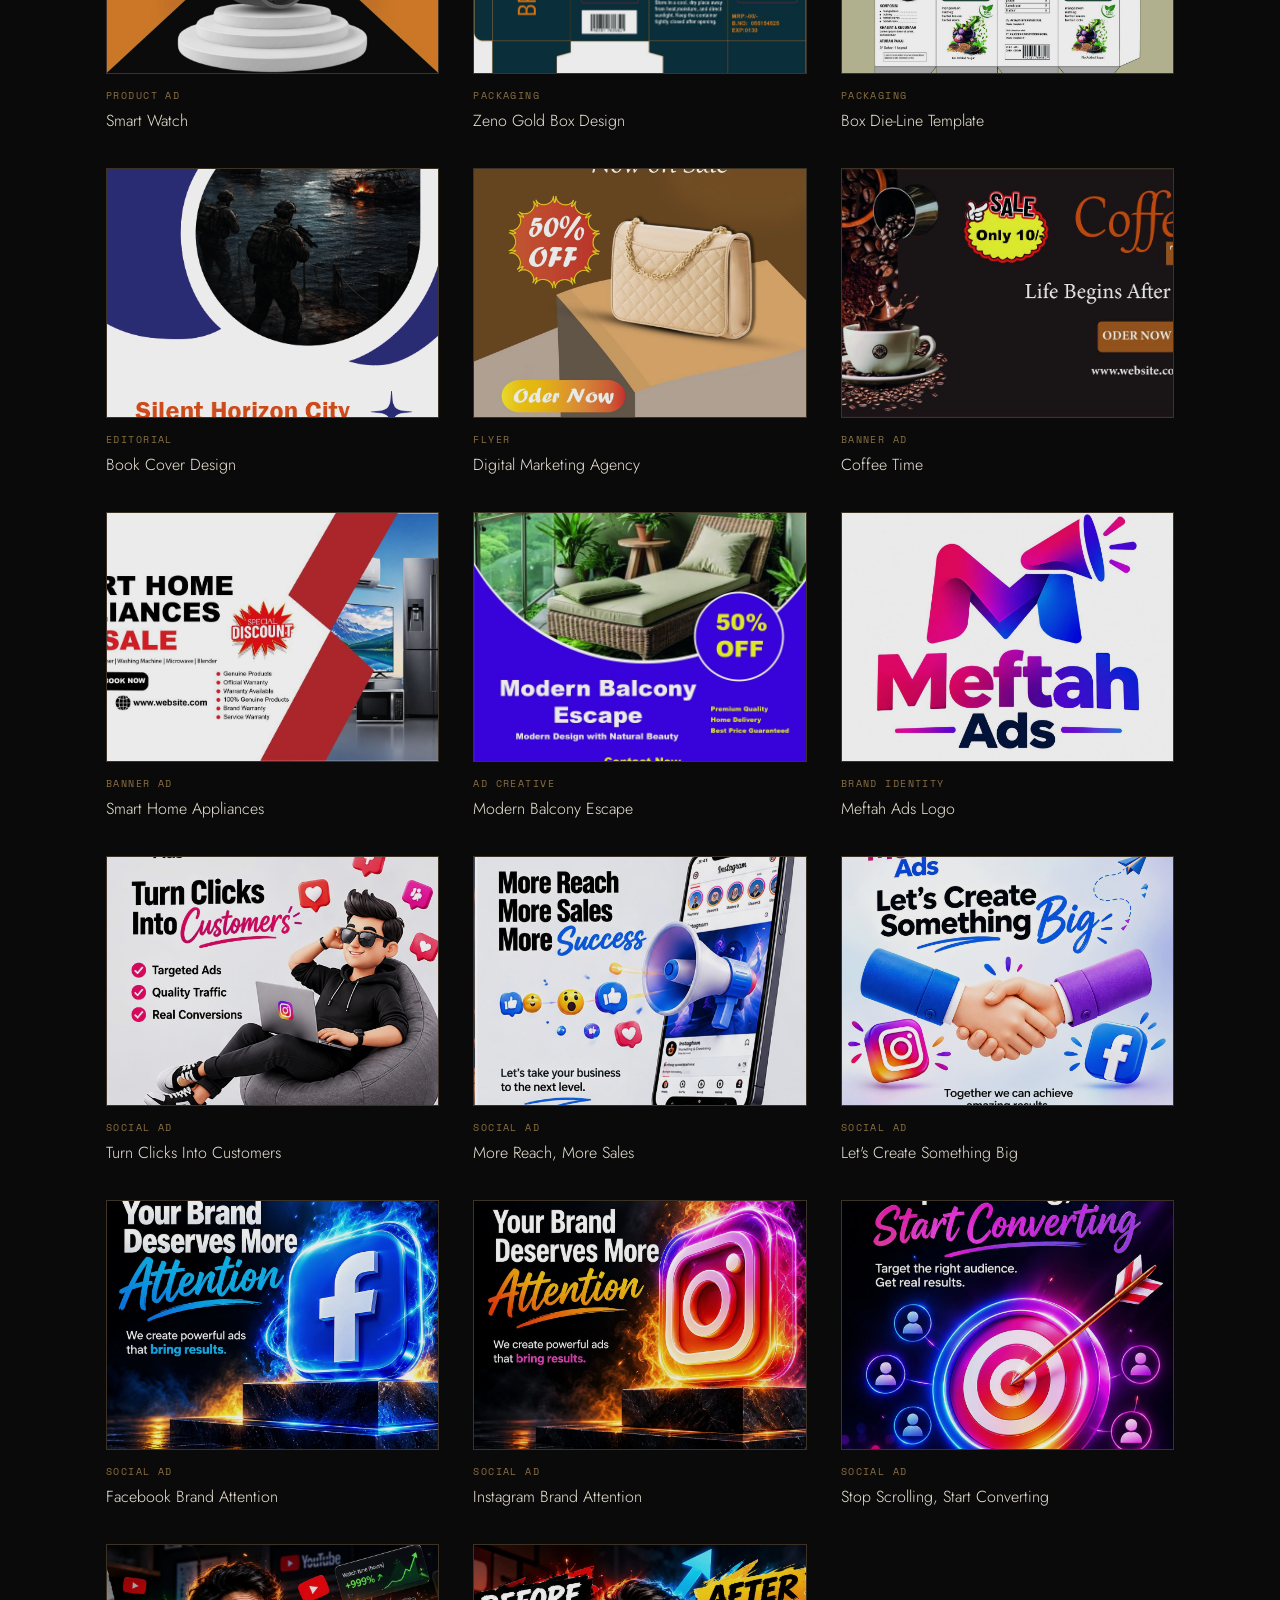
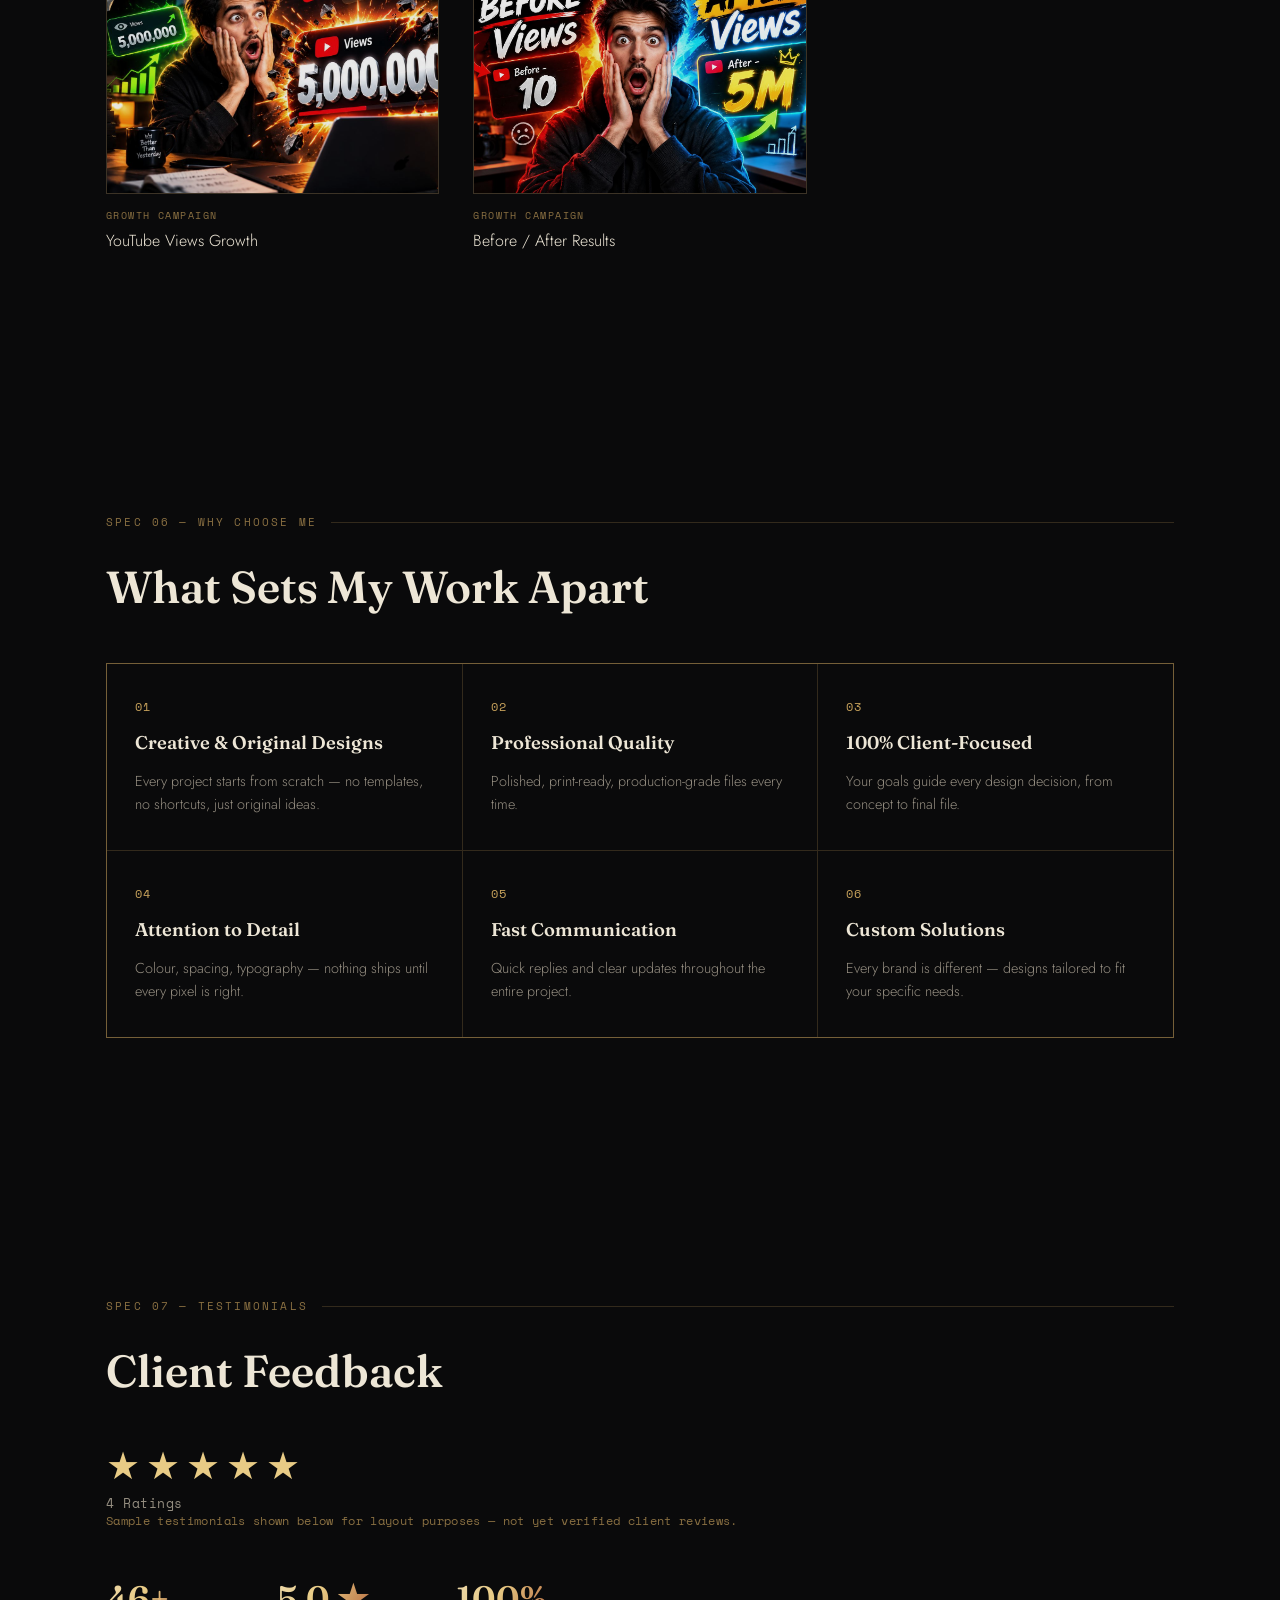
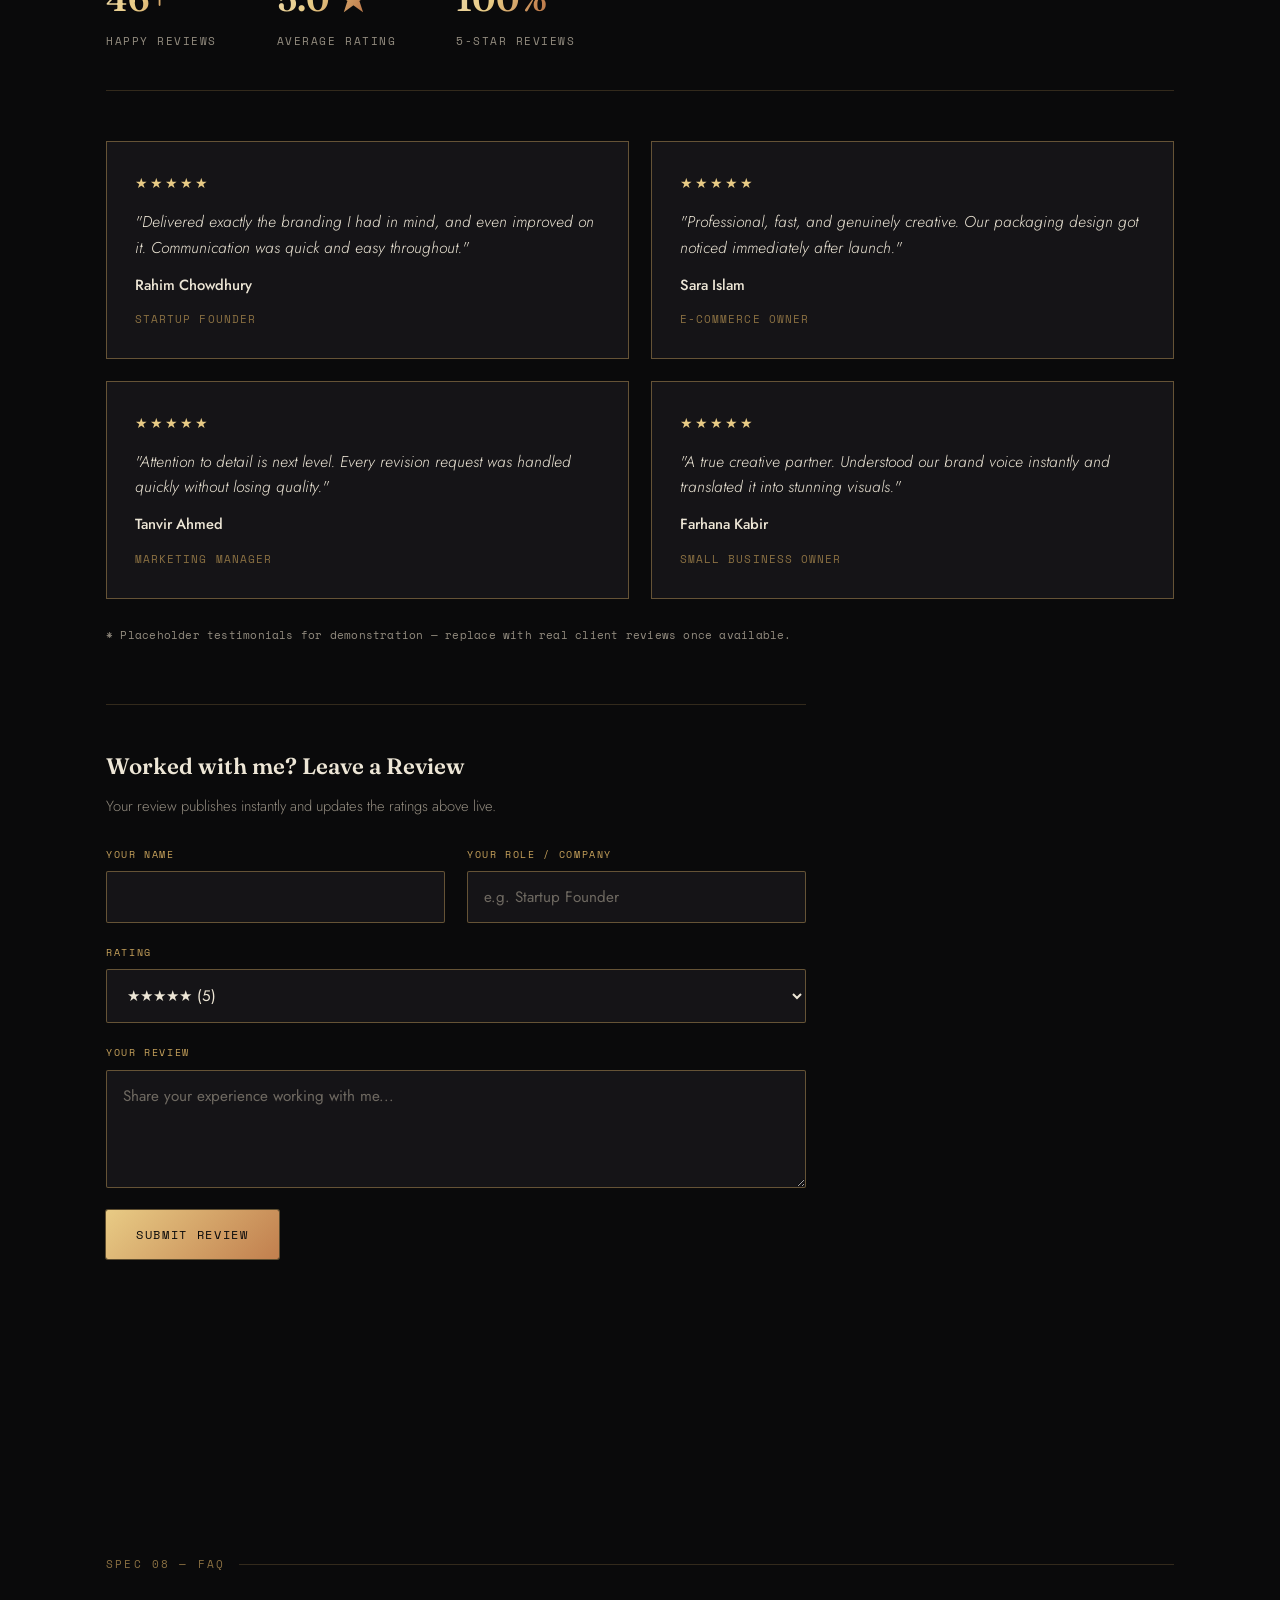
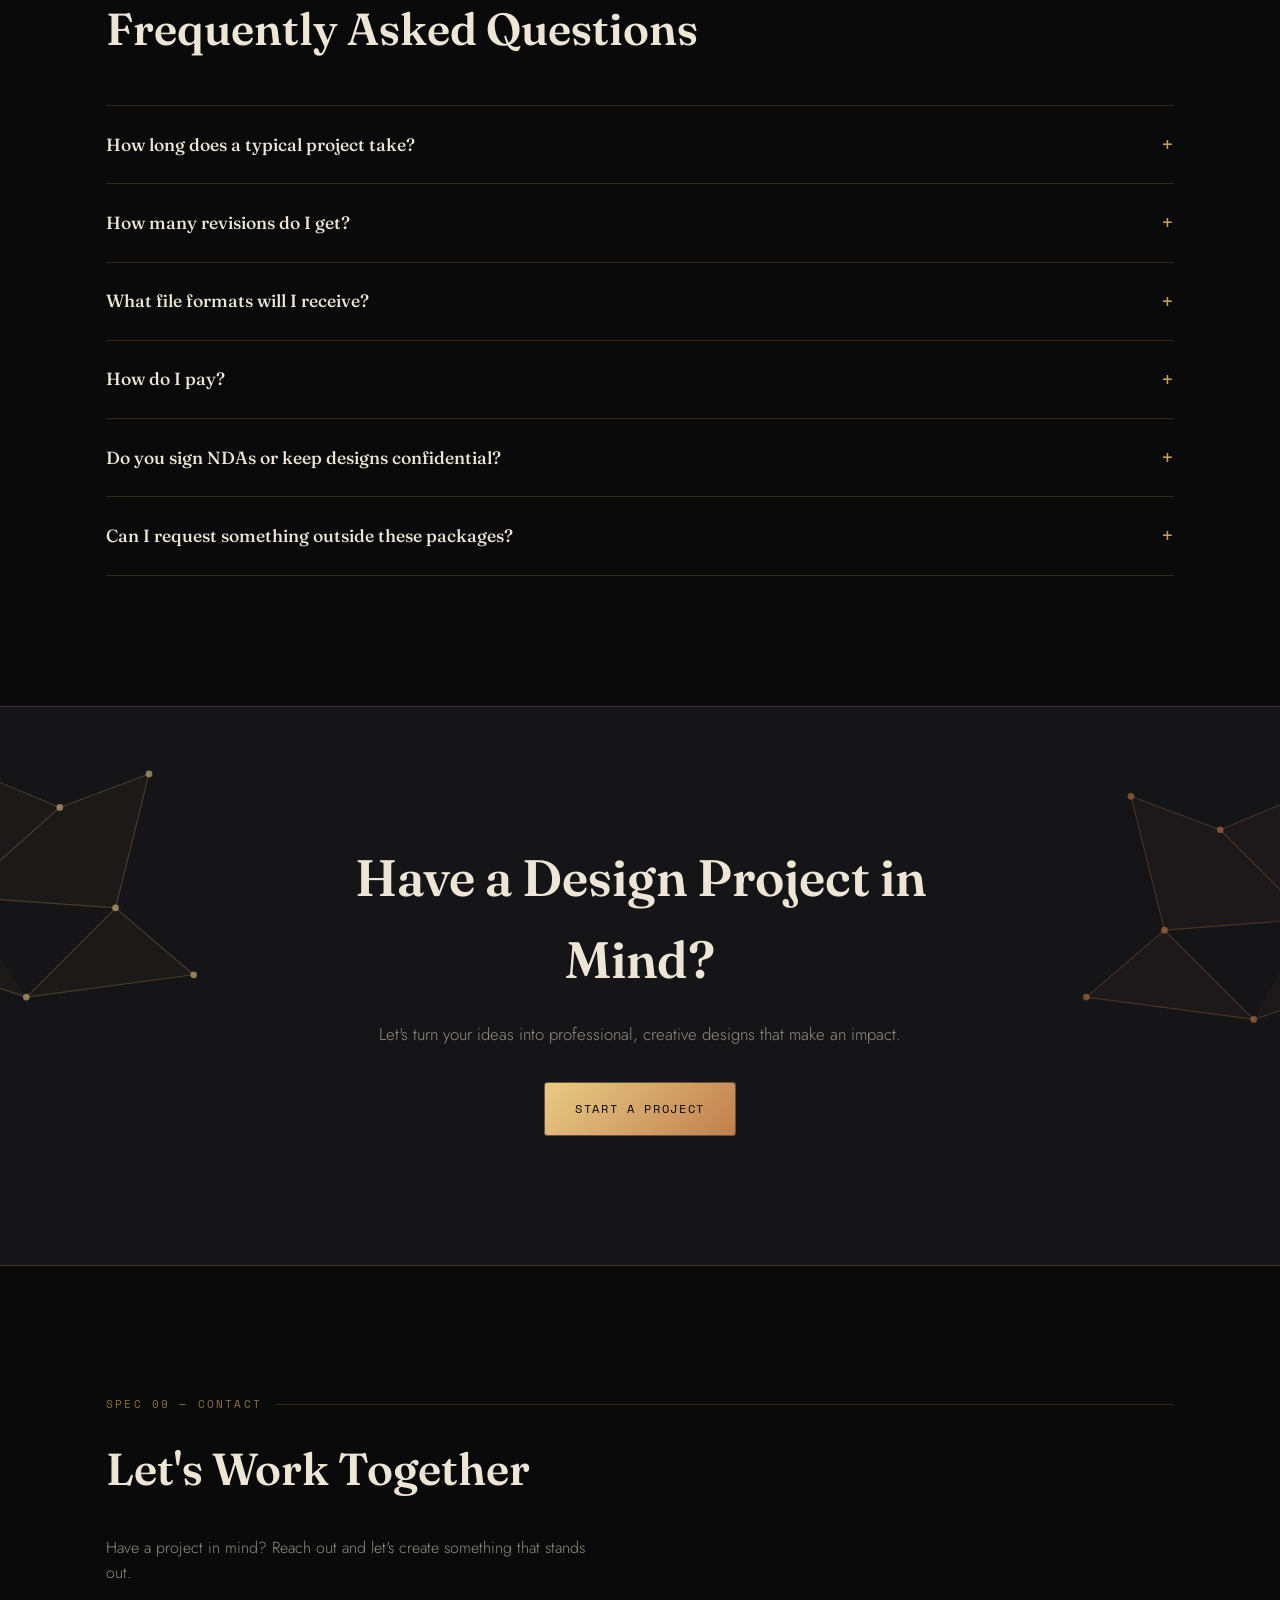
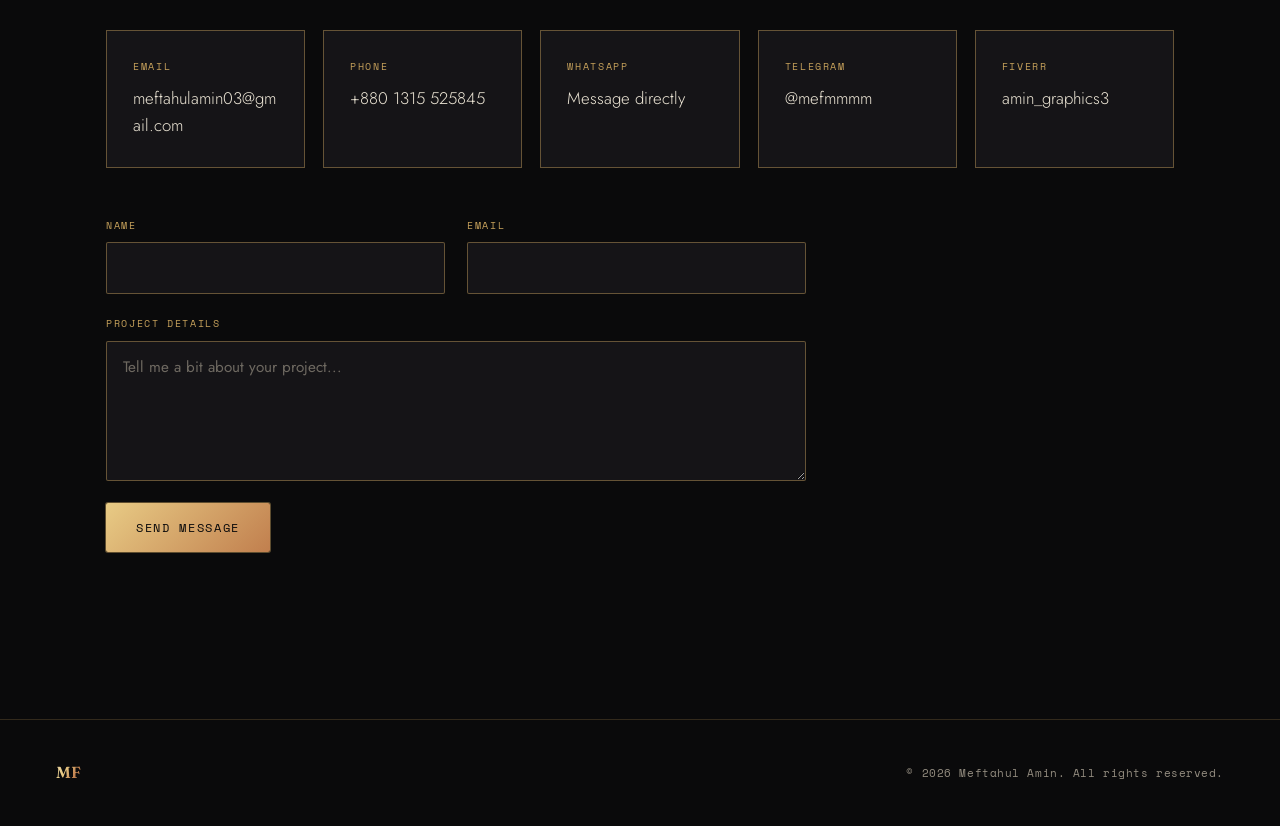
==== commit d199df08: "Add files via upload" ====
--- a/index.html
+++ b/index.html
@@ -519,14 +519,9 @@
 
     <p class="testimonial-note">* Placeholder testimonials for demonstration — replace with real client reviews once available.</p>
 
-    <div class="quick-rate">
-      <p class="quick-rate-text">Loved working together? Rate instantly — no form needed.</p>
-      <button type="button" class="btn-gold quick-rate-btn" id="quickRateBtn">★ Rate 5 Stars</button>
-    </div>
-
     <div class="review-submit">
-      <h3 class="review-submit-heading">Or leave a detailed review</h3>
-      <p class="review-submit-text">Your review helps others get to know your experience.</p>
+      <h3 class="review-submit-heading">Worked with me? Leave a Review</h3>
+      <p class="review-submit-text">Your review publishes instantly and updates the ratings above live.</p>
       <form class="review-form" action="https://formspree.io/f/mvzelbjk" method="POST">
         <div class="form-row">
           <div class="form-field">
--- a/style.css
+++ b/style.css
@@ -636,6 +636,22 @@
 /* ===================================================
    TESTIMONIALS
 =================================================== */
+.big-rating{
+  display: flex; flex-direction: column; align-items: flex-start; gap: 8px;
+  margin-bottom: 18px;
+}
+.big-stars{
+  font-size: 2.4rem;
+  letter-spacing: 6px;
+  color: var(--gold-bright);
+  line-height: 1;
+}
+.big-rating-count{
+  font-family: var(--font-mono); font-size: 0.82rem;
+  color: var(--muted); margin: 0;
+  letter-spacing: 0.04em;
+}
+
 .testimonial-disclaimer{
   font-family: var(--font-mono); font-size: 0.72rem; color: var(--gold-dim);
   margin: -20px 0 40px; letter-spacing: 0.03em;
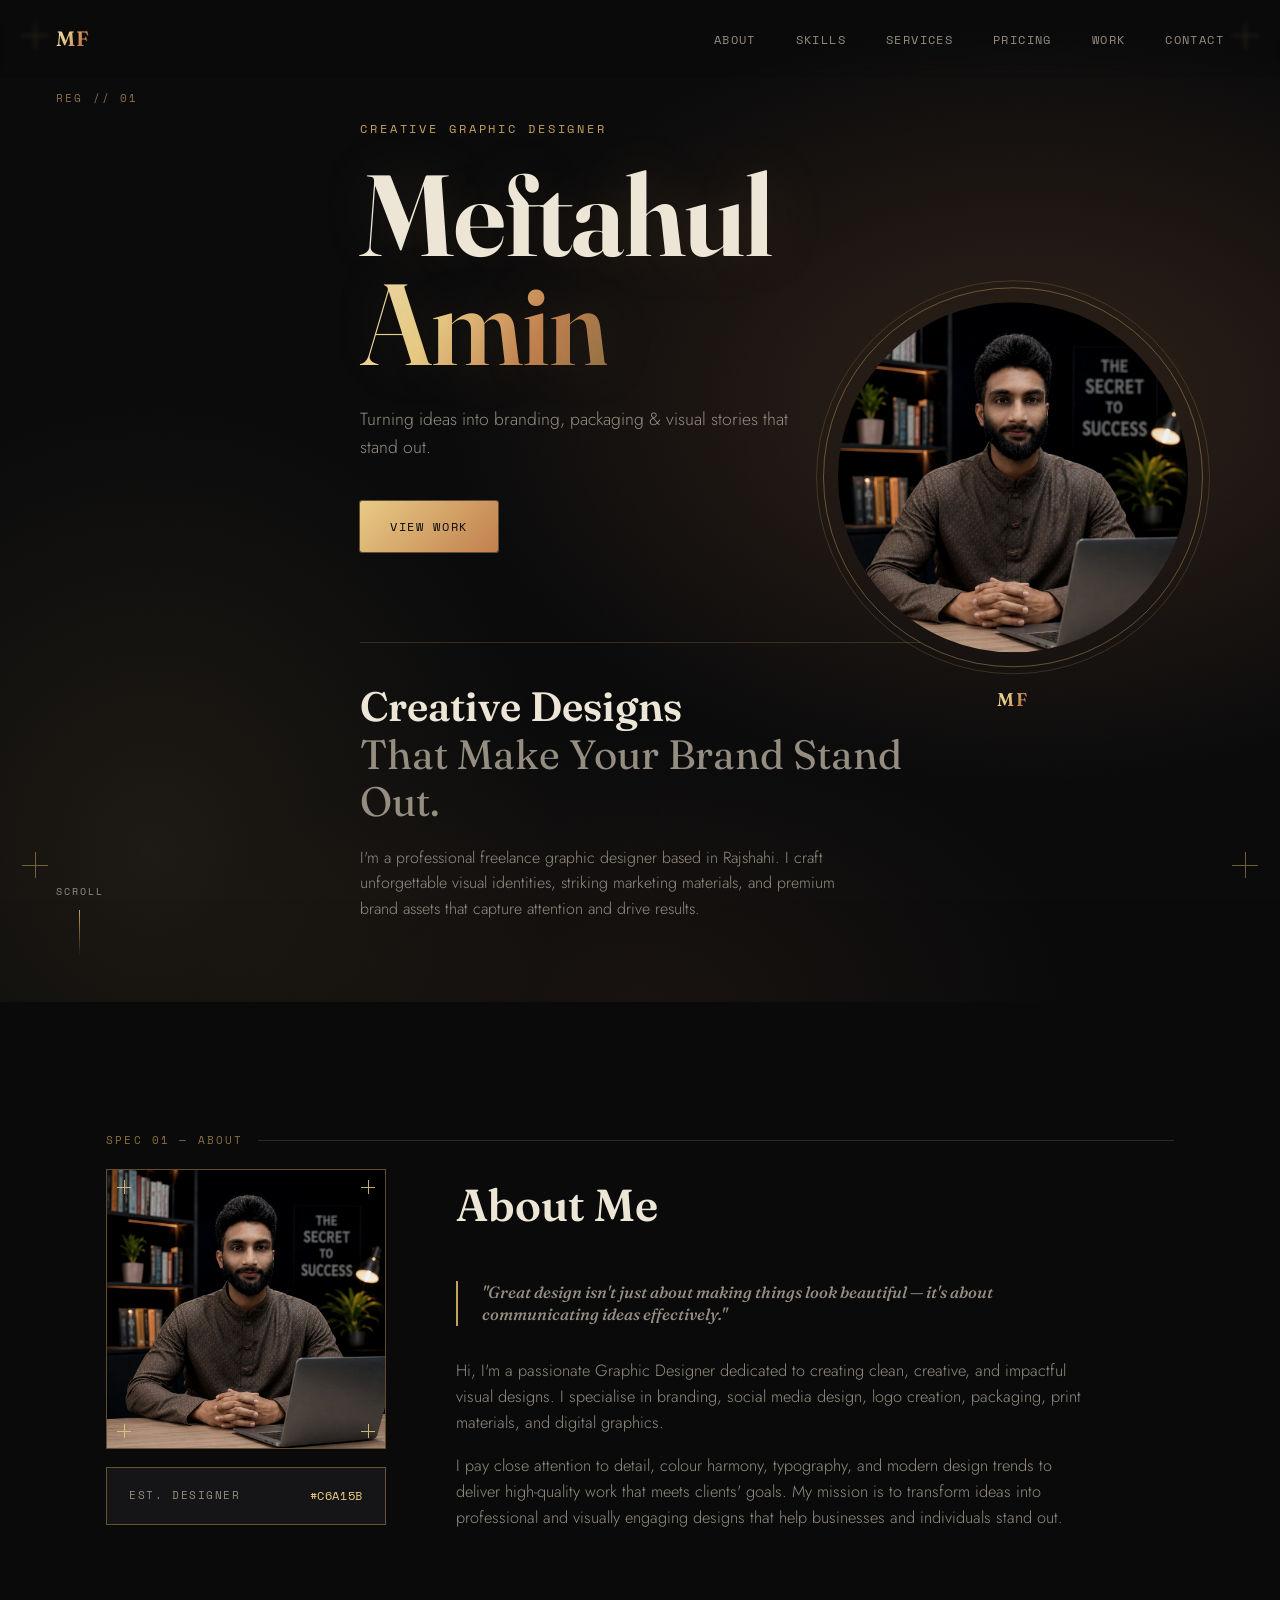
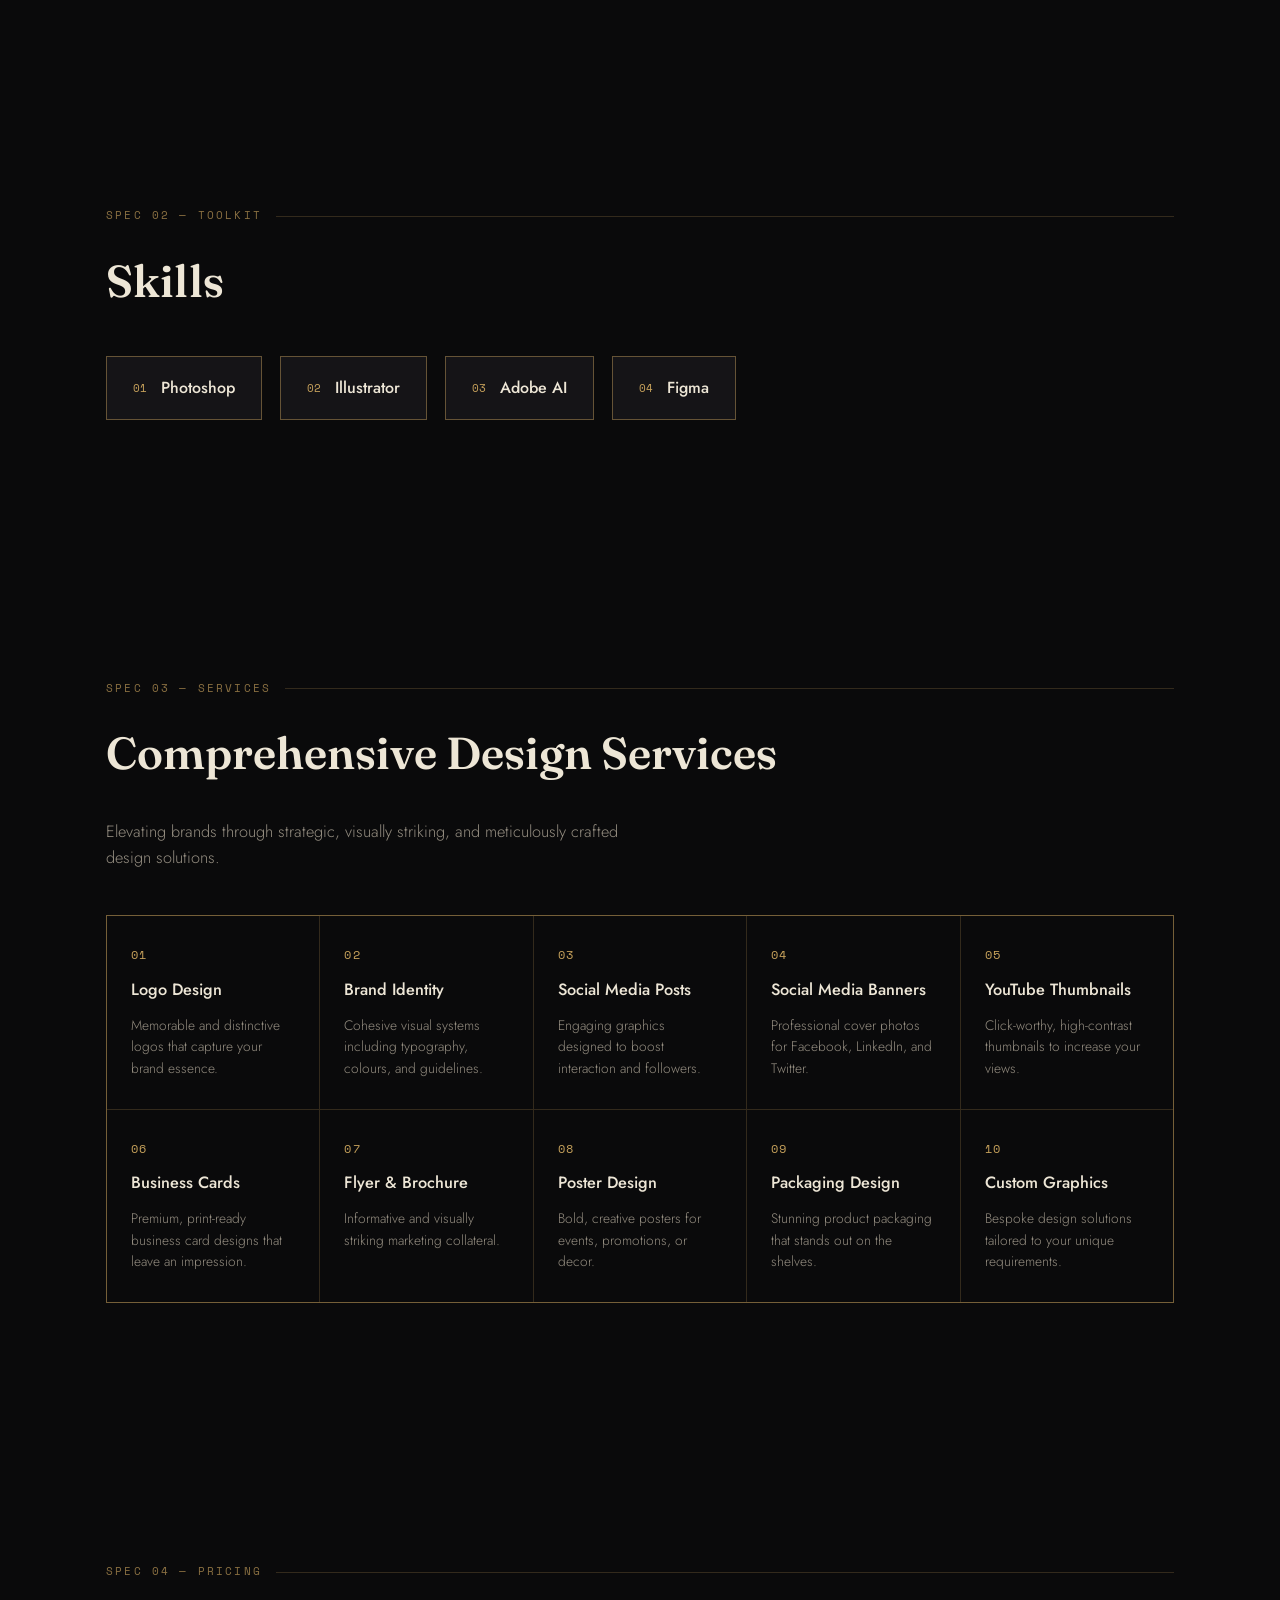
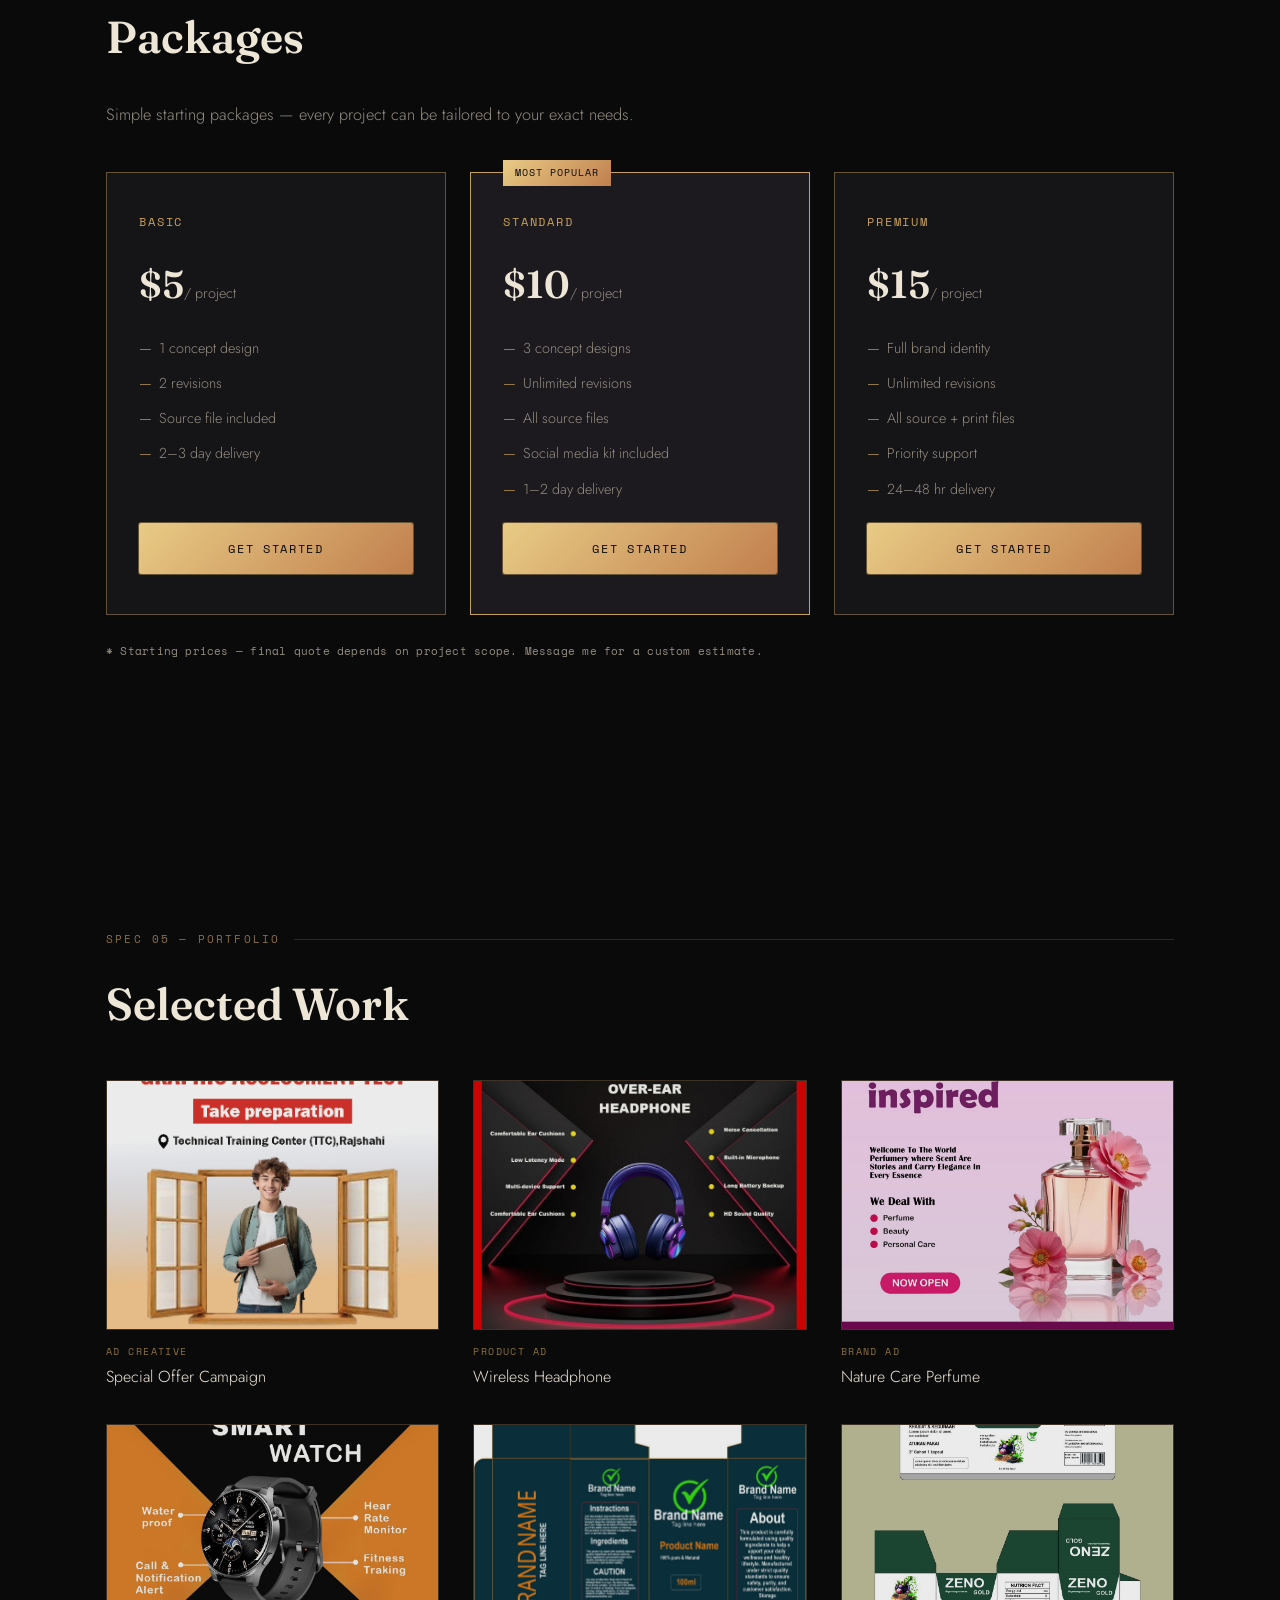
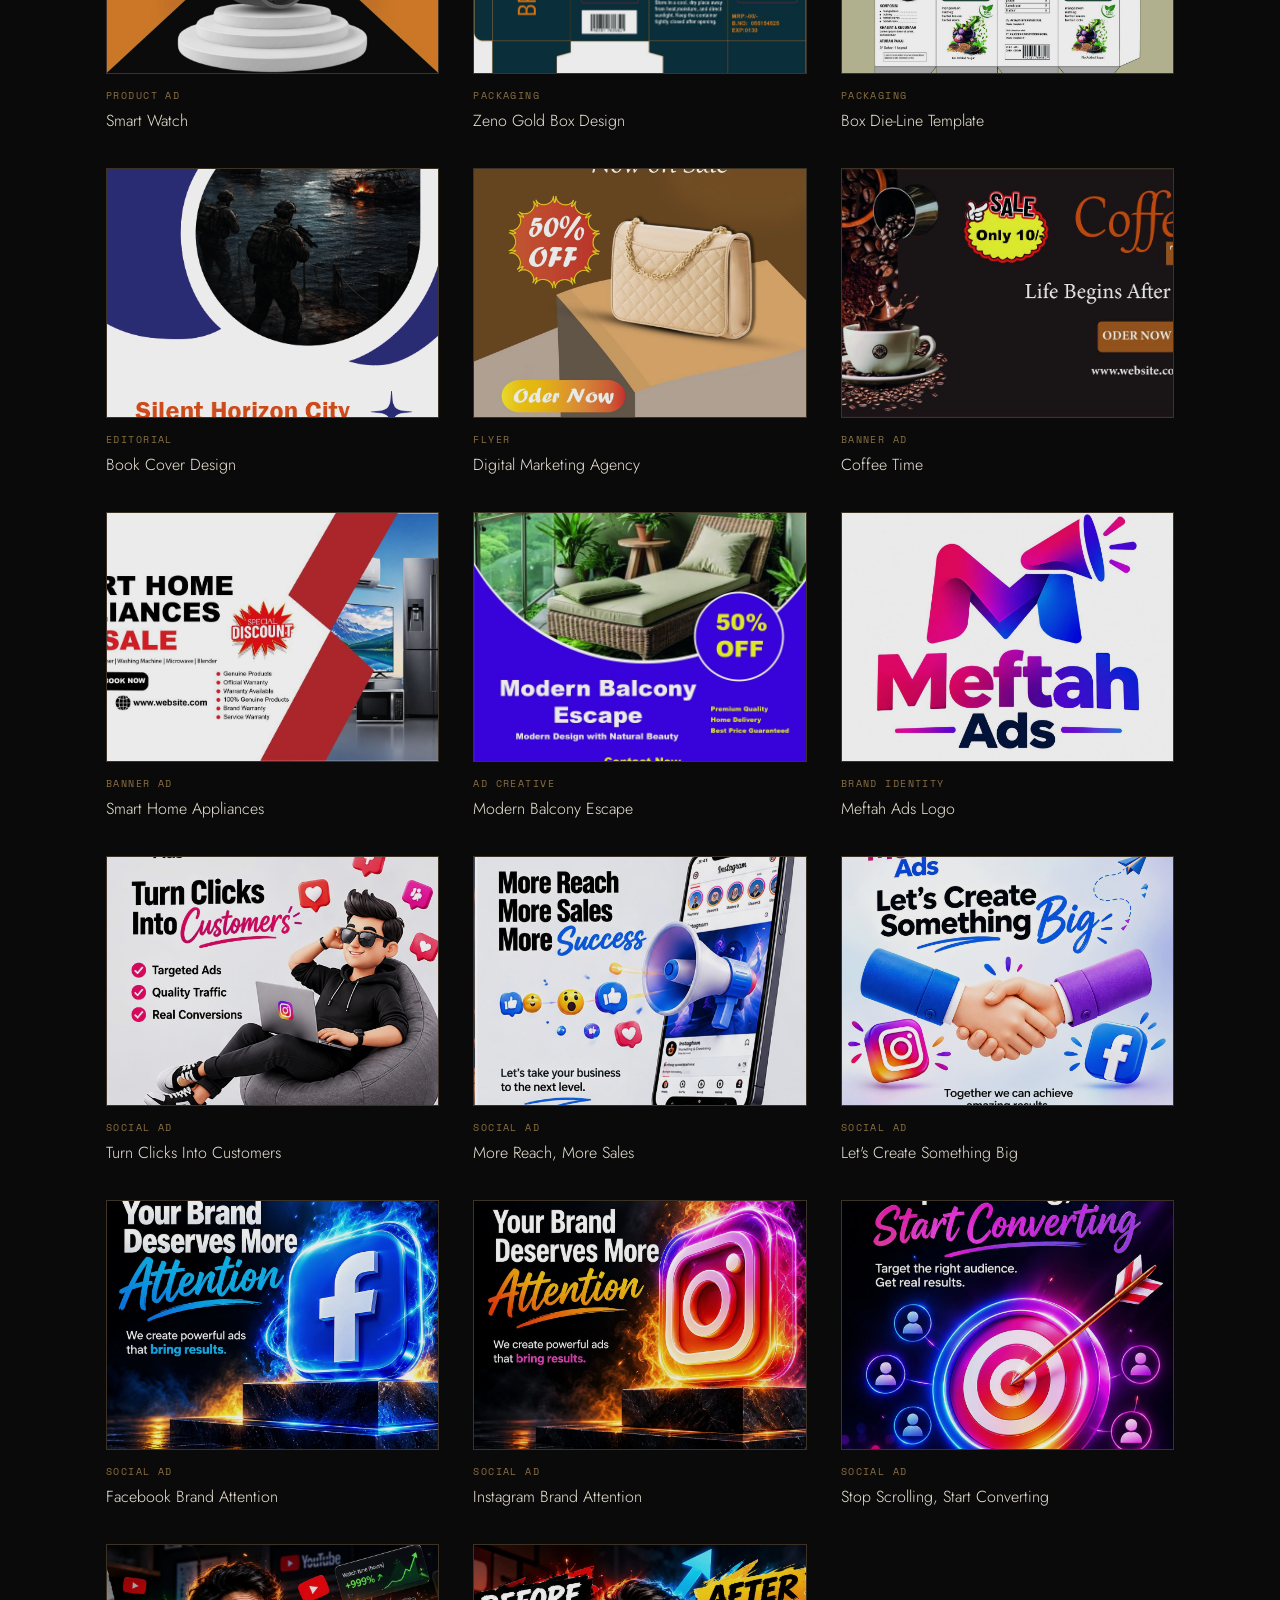
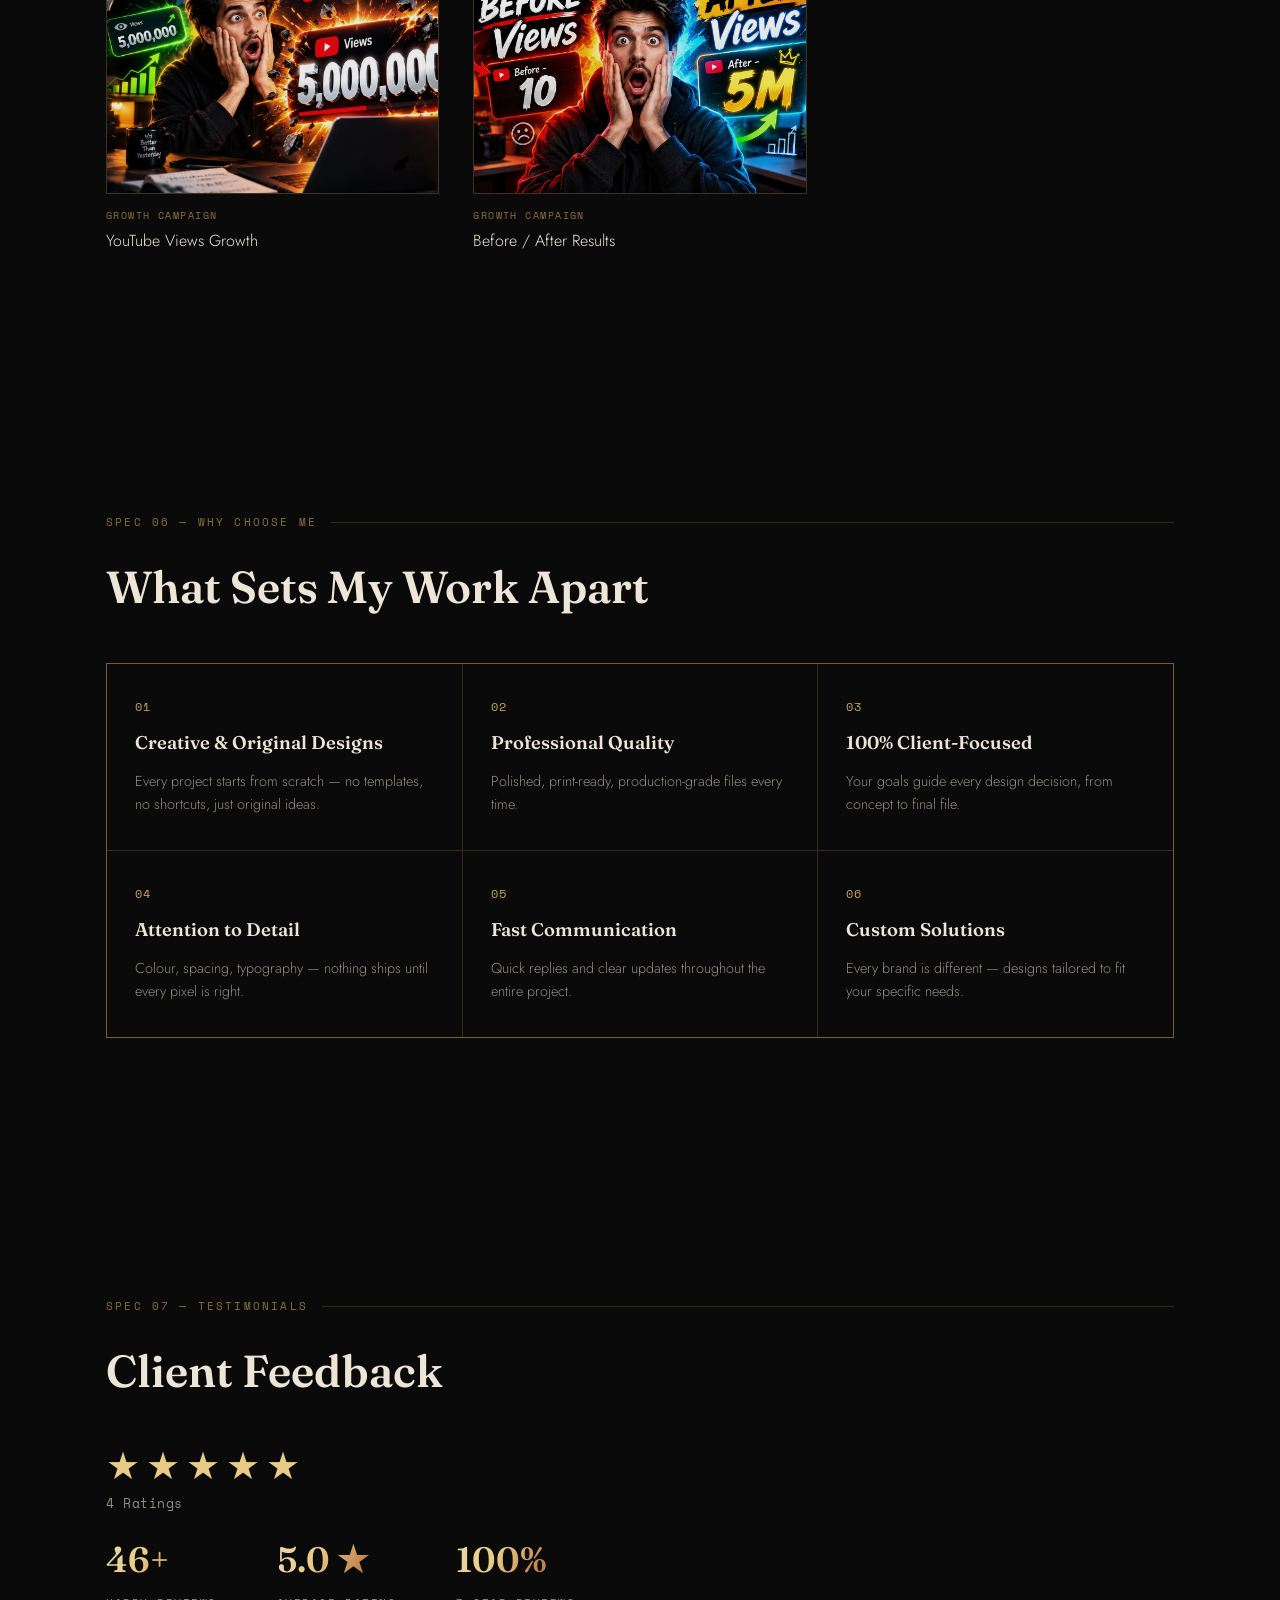
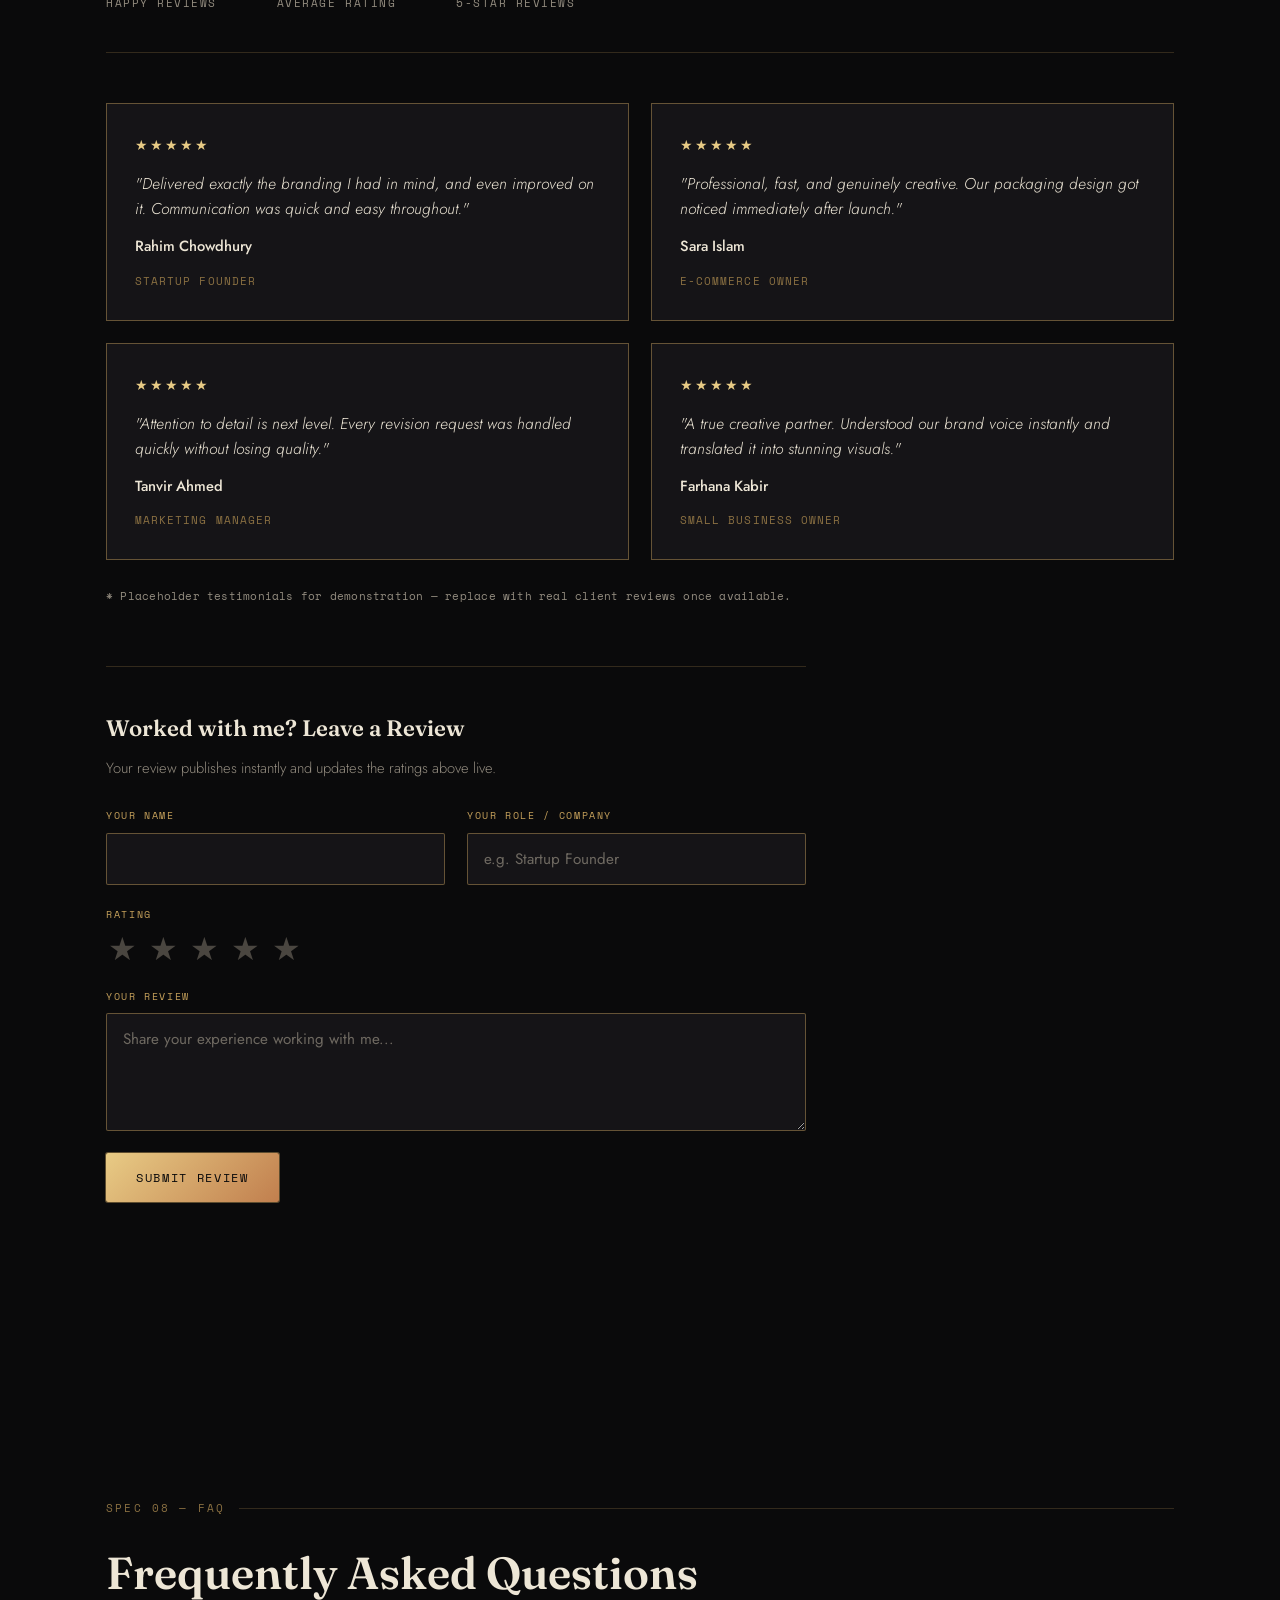
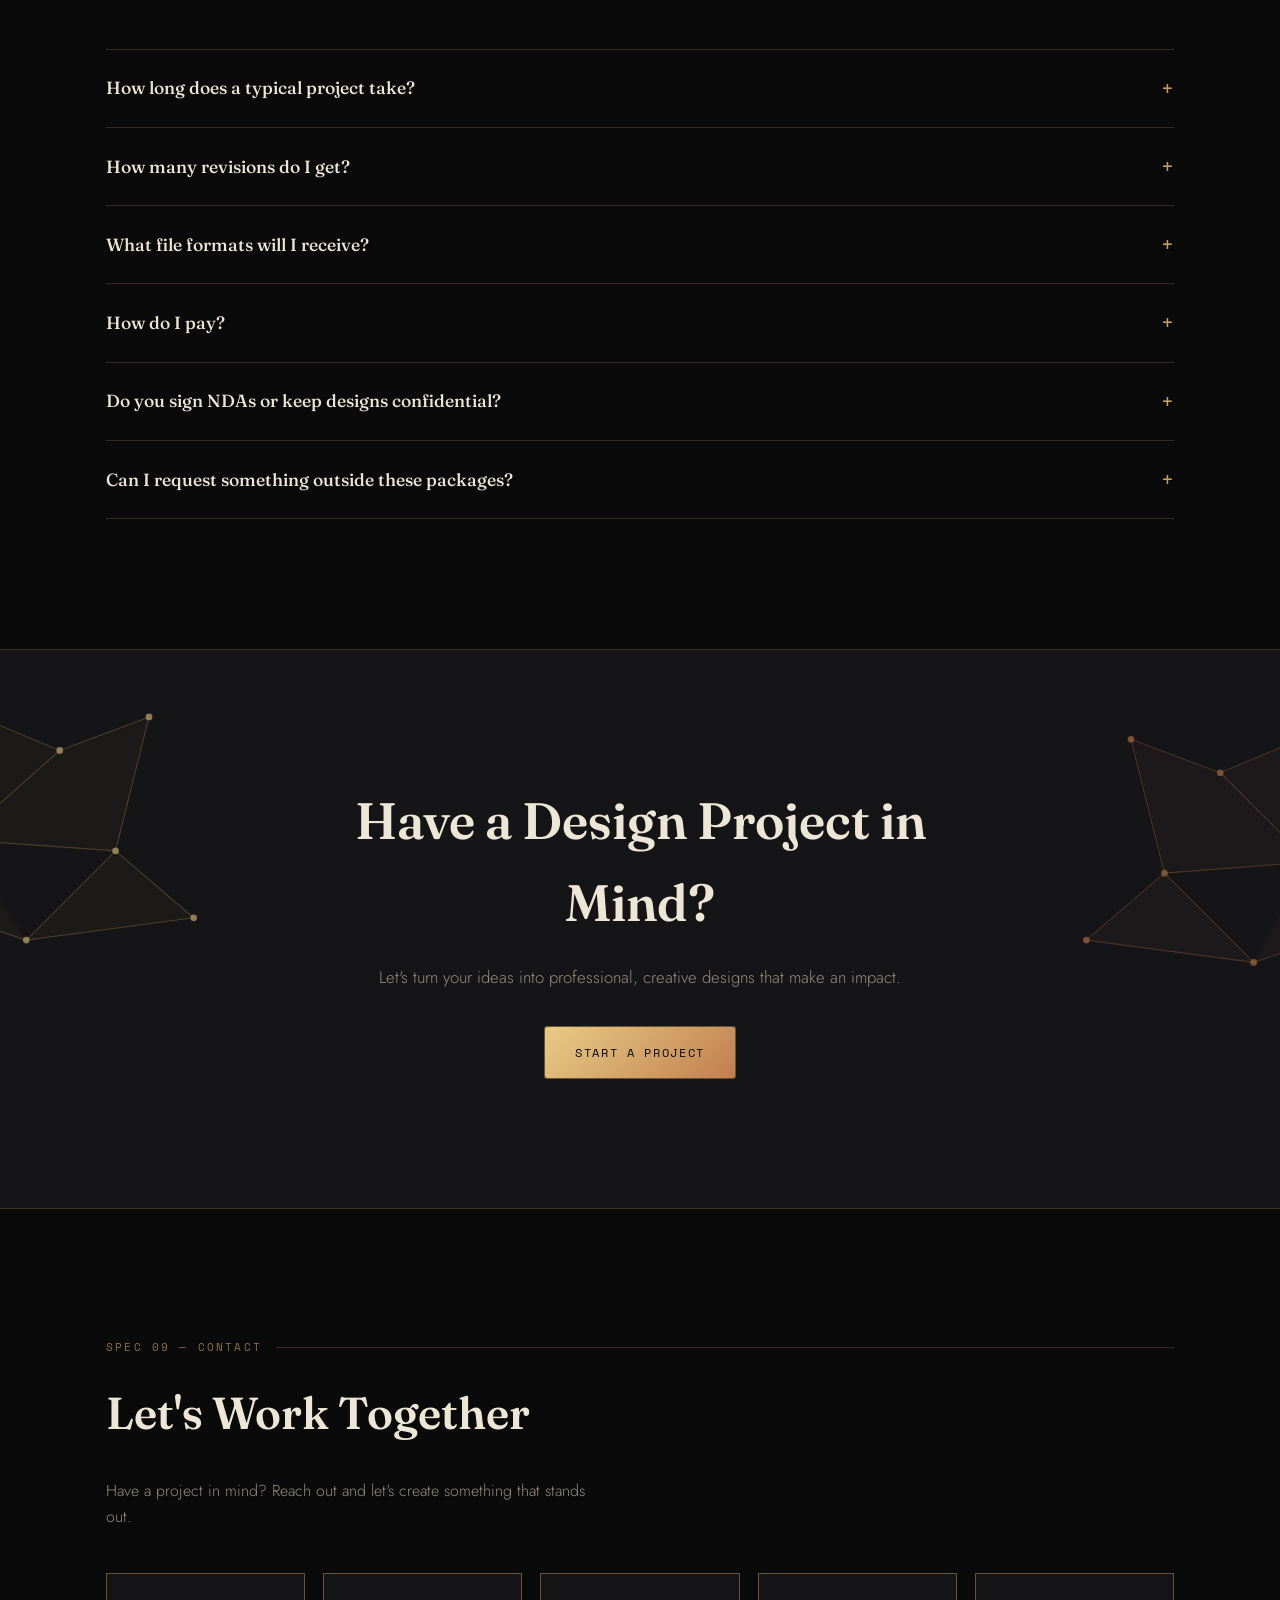
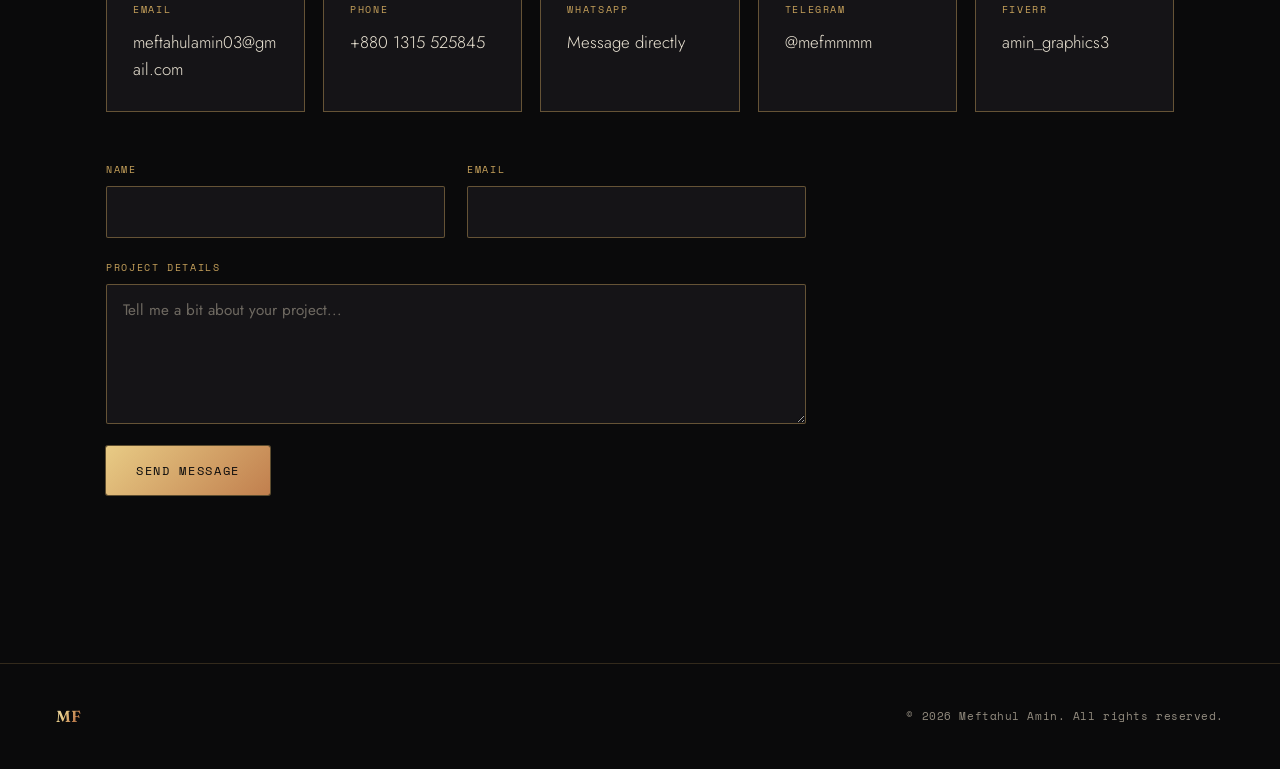
==== commit ac21f874: "Add files via upload" ====
--- a/index.html
+++ b/index.html
@@ -473,8 +473,7 @@
       <div class="big-stars" id="bigStars">★★★★★</div>
       <p class="big-rating-count"><span id="totalRatingsCount">4</span> Ratings</p>
     </div>
-    <p class="testimonial-disclaimer">Sample testimonials shown below for layout purposes — not yet verified client reviews.</p>
-
+    
     <div class="rating-strip">
       <div class="rating-stat">
         <span class="rating-number" id="reviewCountNumber">46+</span>
@@ -534,14 +533,15 @@
           </div>
         </div>
         <div class="form-field">
-          <label for="rev-rating">Rating</label>
-          <select id="rev-rating" name="rating">
-            <option value="5 stars">★★★★★ (5)</option>
-            <option value="4 stars">★★★★ (4)</option>
-            <option value="3 stars">★★★ (3)</option>
-            <option value="2 stars">★★ (2)</option>
-            <option value="1 star">★ (1)</option>
-          </select>
+          <label>Rating</label>
+          <div class="star-picker" id="starPicker" role="radiogroup" aria-label="Select a rating">
+            <button type="button" class="star-picker-star" data-value="1" aria-label="1 star">★</button>
+            <button type="button" class="star-picker-star" data-value="2" aria-label="2 stars">★</button>
+            <button type="button" class="star-picker-star" data-value="3" aria-label="3 stars">★</button>
+            <button type="button" class="star-picker-star" data-value="4" aria-label="4 stars">★</button>
+            <button type="button" class="star-picker-star" data-value="5" aria-label="5 stars">★</button>
+          </div>
+          <input type="hidden" id="rev-rating" name="rating" value="">
         </div>
         <div class="form-field">
           <label for="rev-text">Your Review</label>
--- a/style.css
+++ b/style.css
@@ -744,6 +744,22 @@
 .review-form{
   display: flex; flex-direction: column; gap: 22px;
 }
+.star-picker{
+  display: flex; gap: 8px;
+}
+.star-picker-star{
+  background: none; border: none; cursor: pointer;
+  font-size: 2rem; line-height: 1;
+  color: #4a4640;
+  padding: 2px;
+  transition: color 0.15s ease, transform 0.15s ease;
+}
+.star-picker-star:hover{
+  transform: scale(1.1);
+}
+.star-picker-star.is-active{
+  color: var(--gold-bright);
+}
 
 @media (max-width: 700px){
   .testimonial-grid{ grid-template-columns: 1fr; }
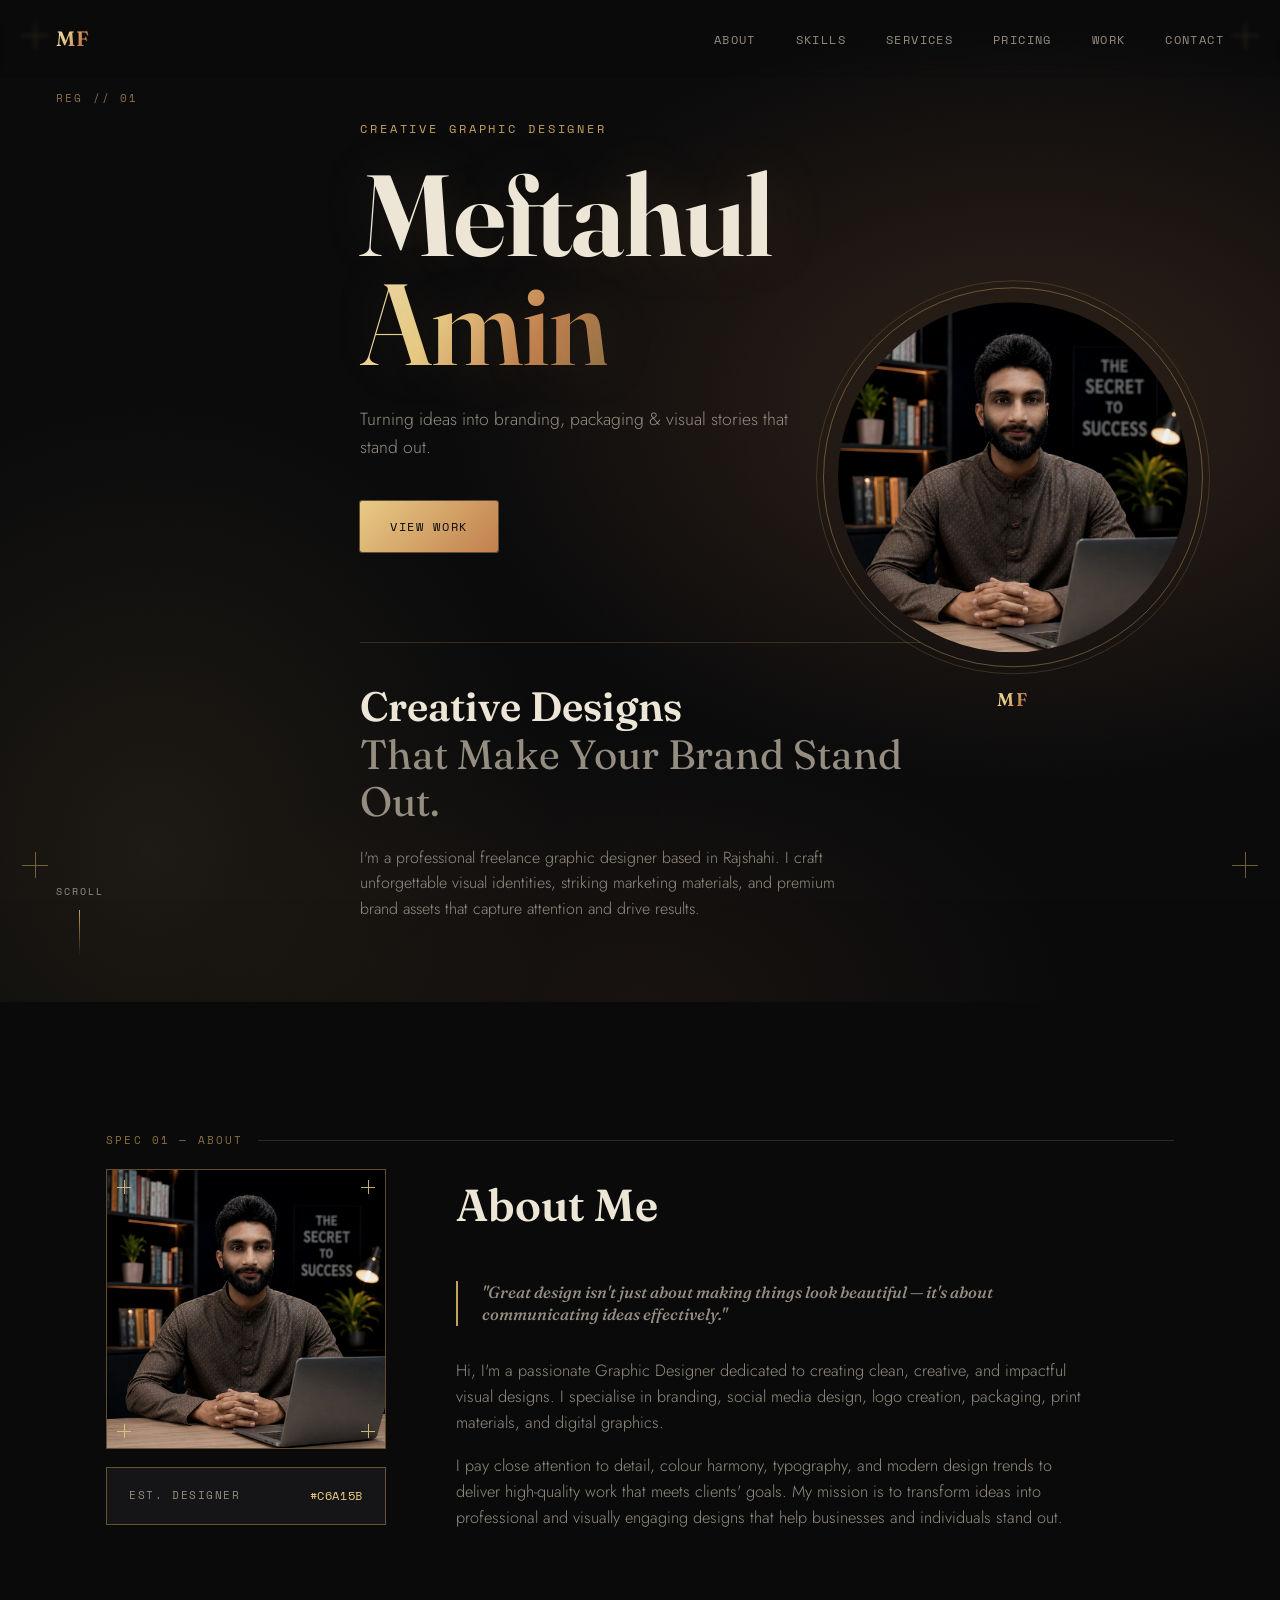
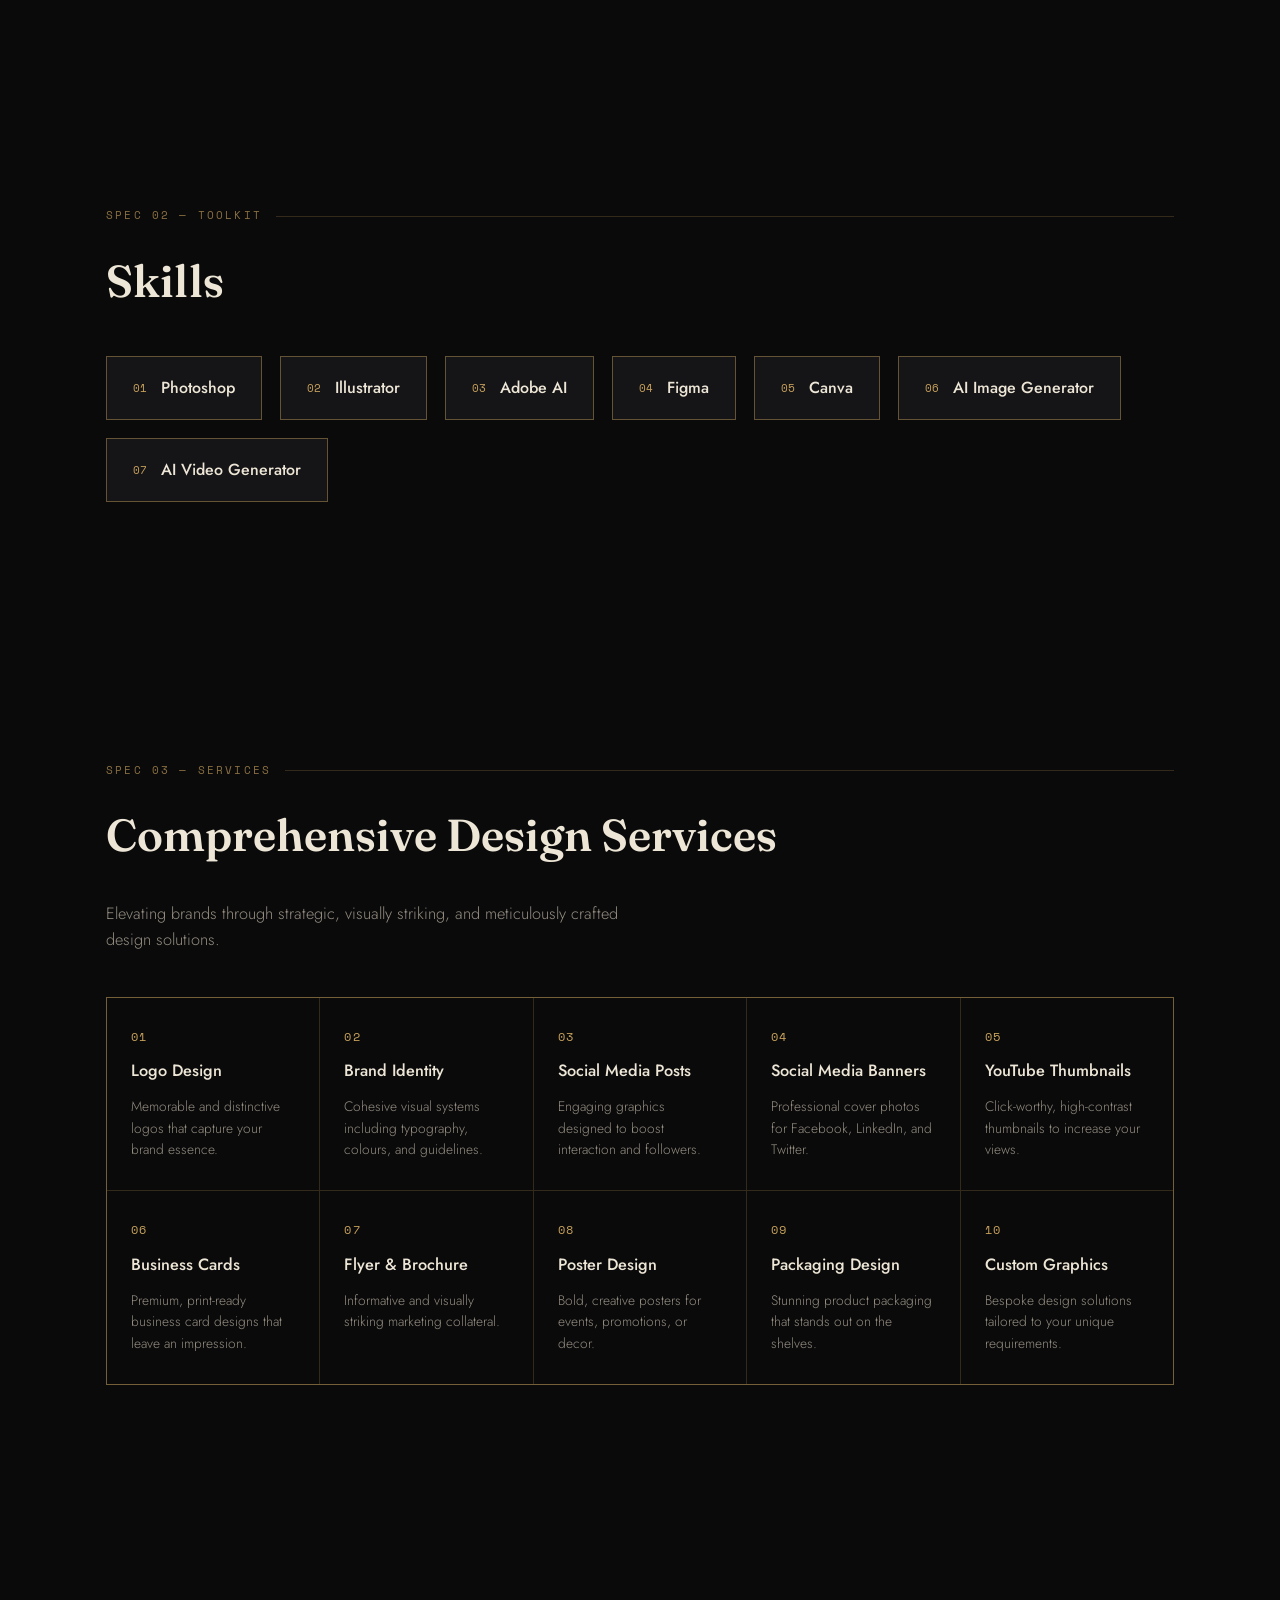
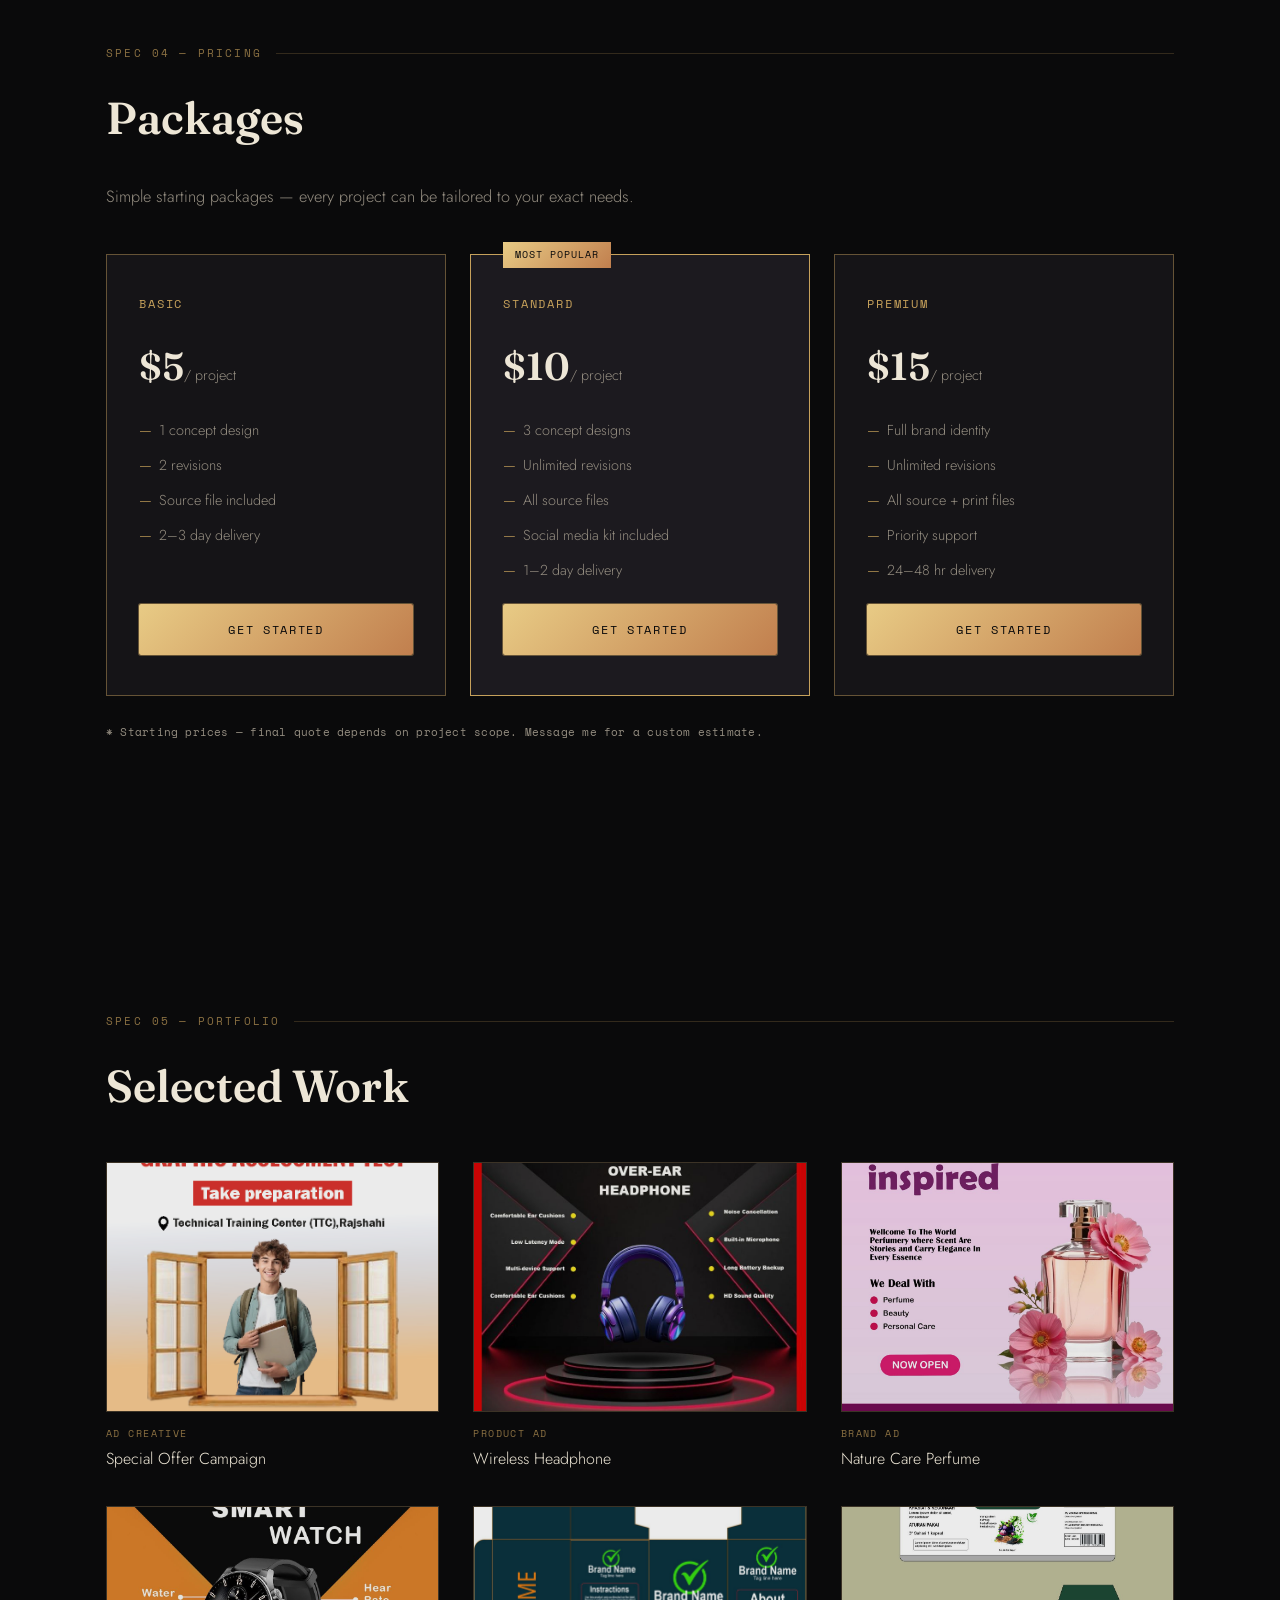
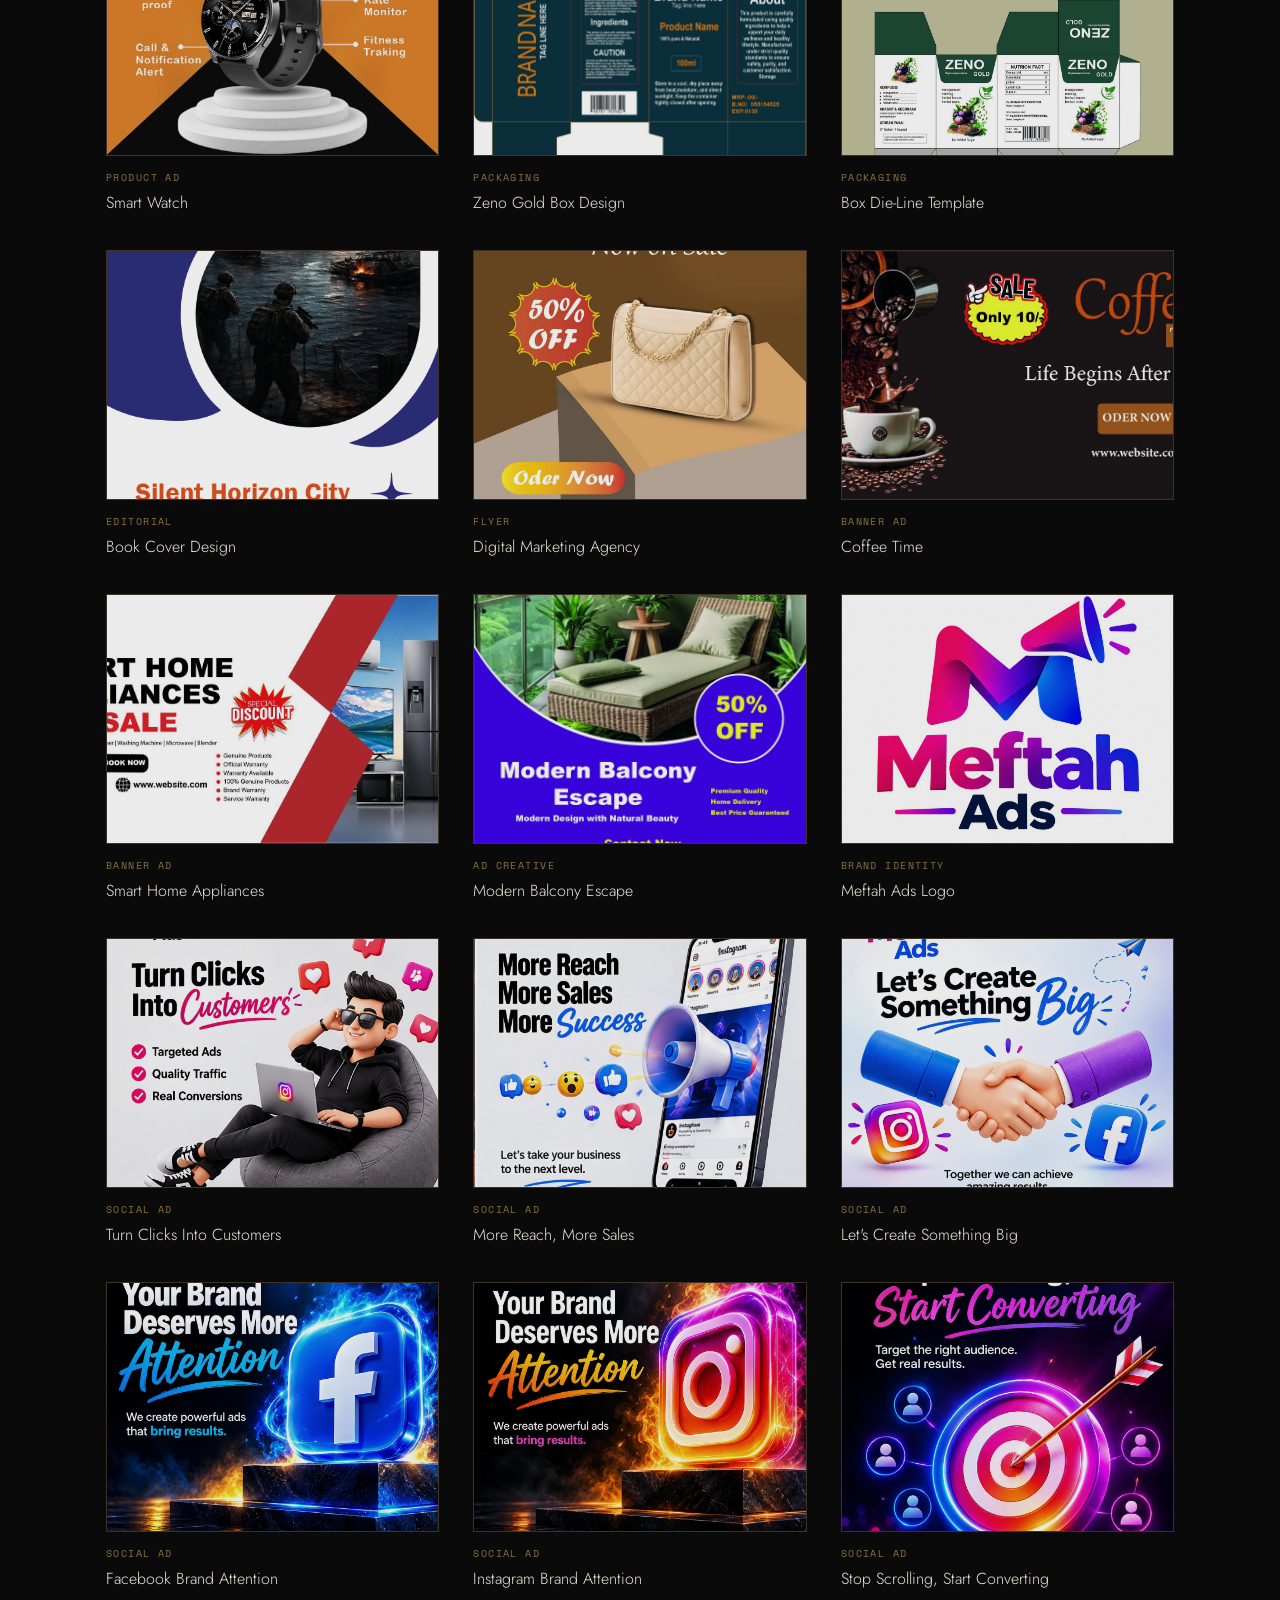
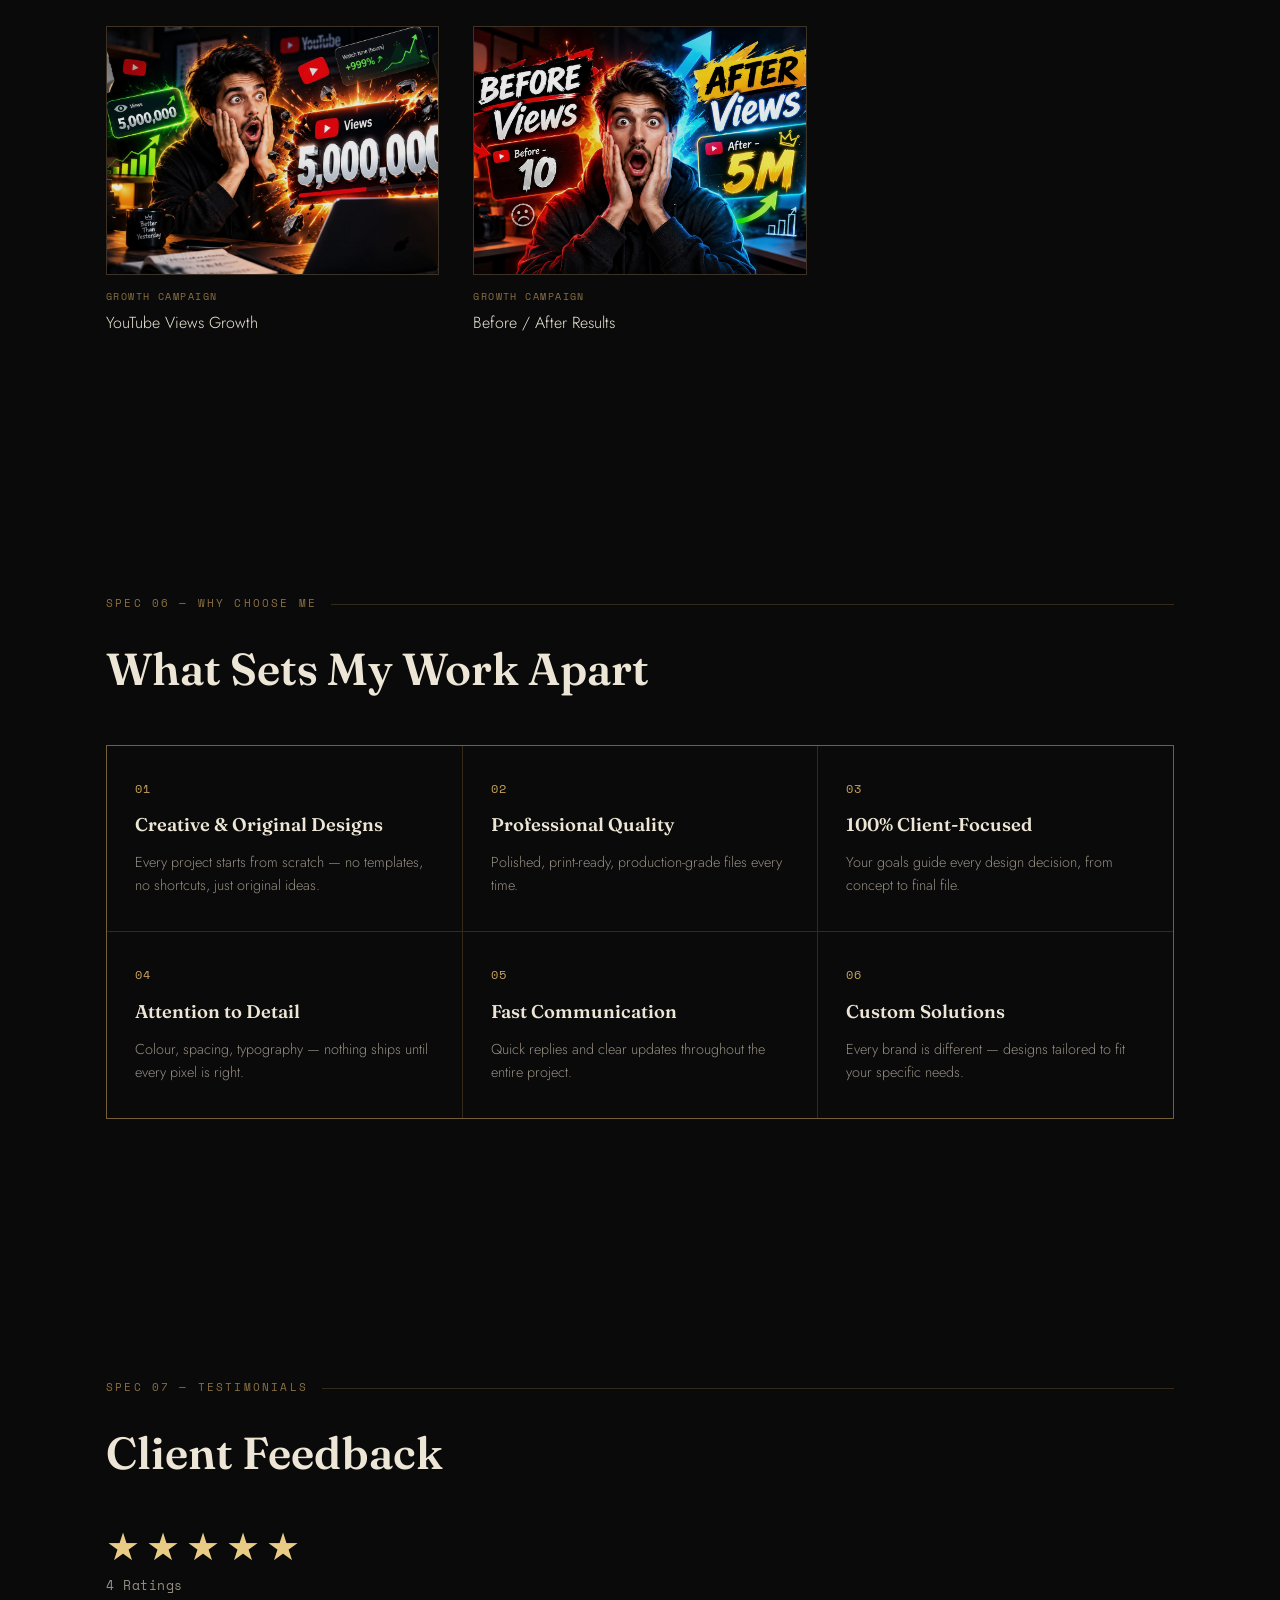
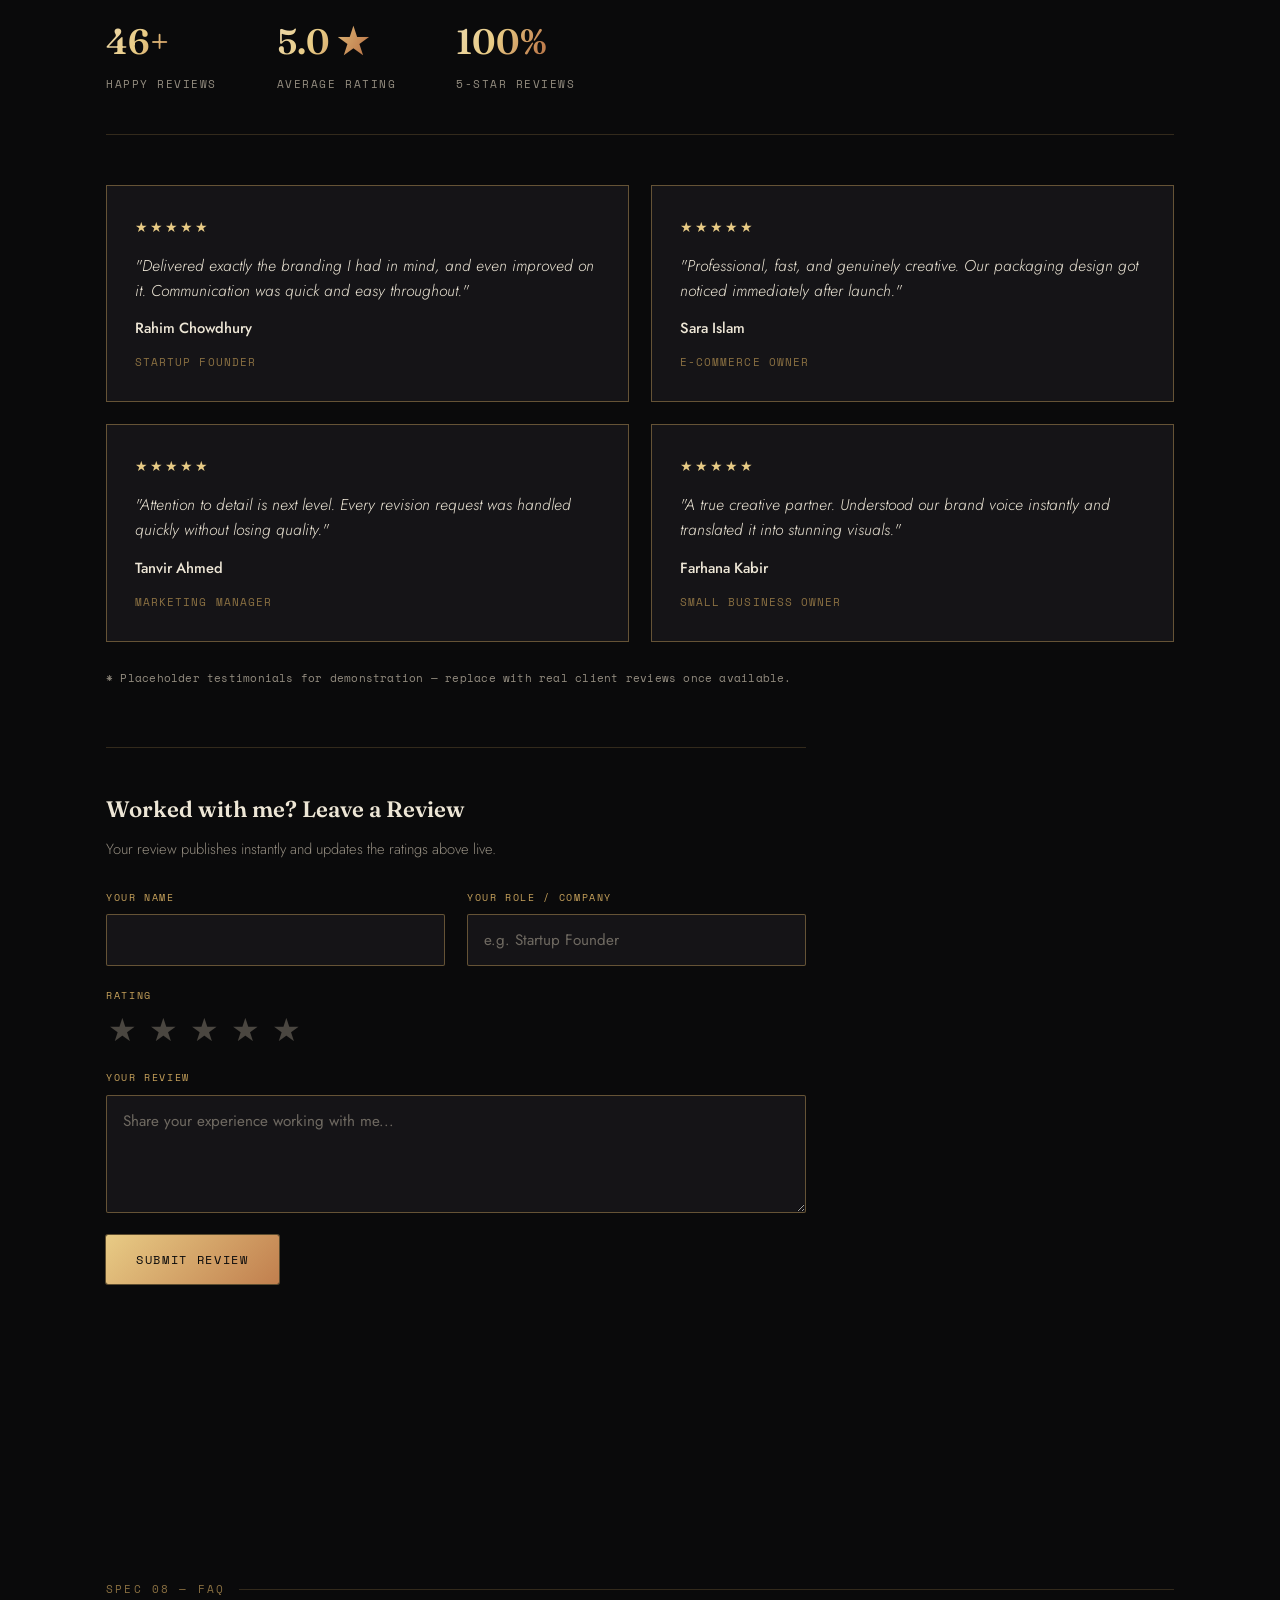
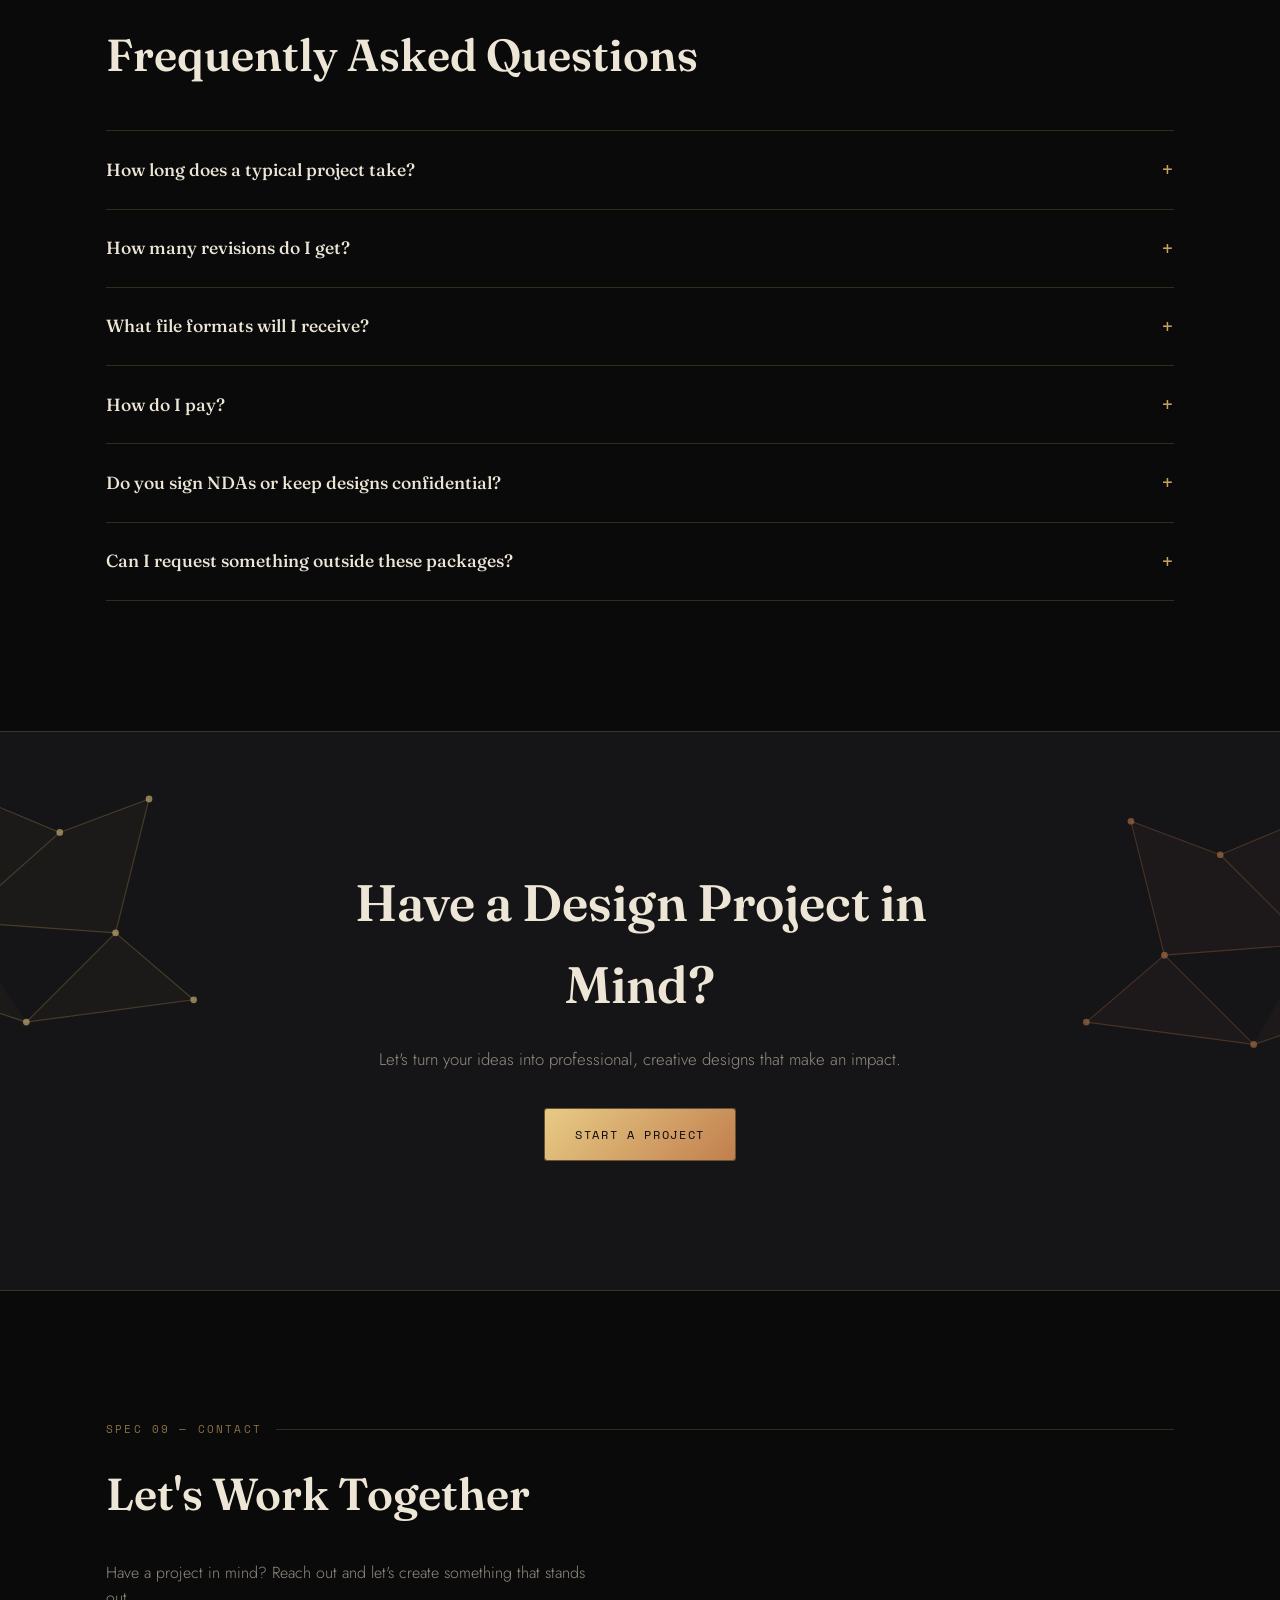
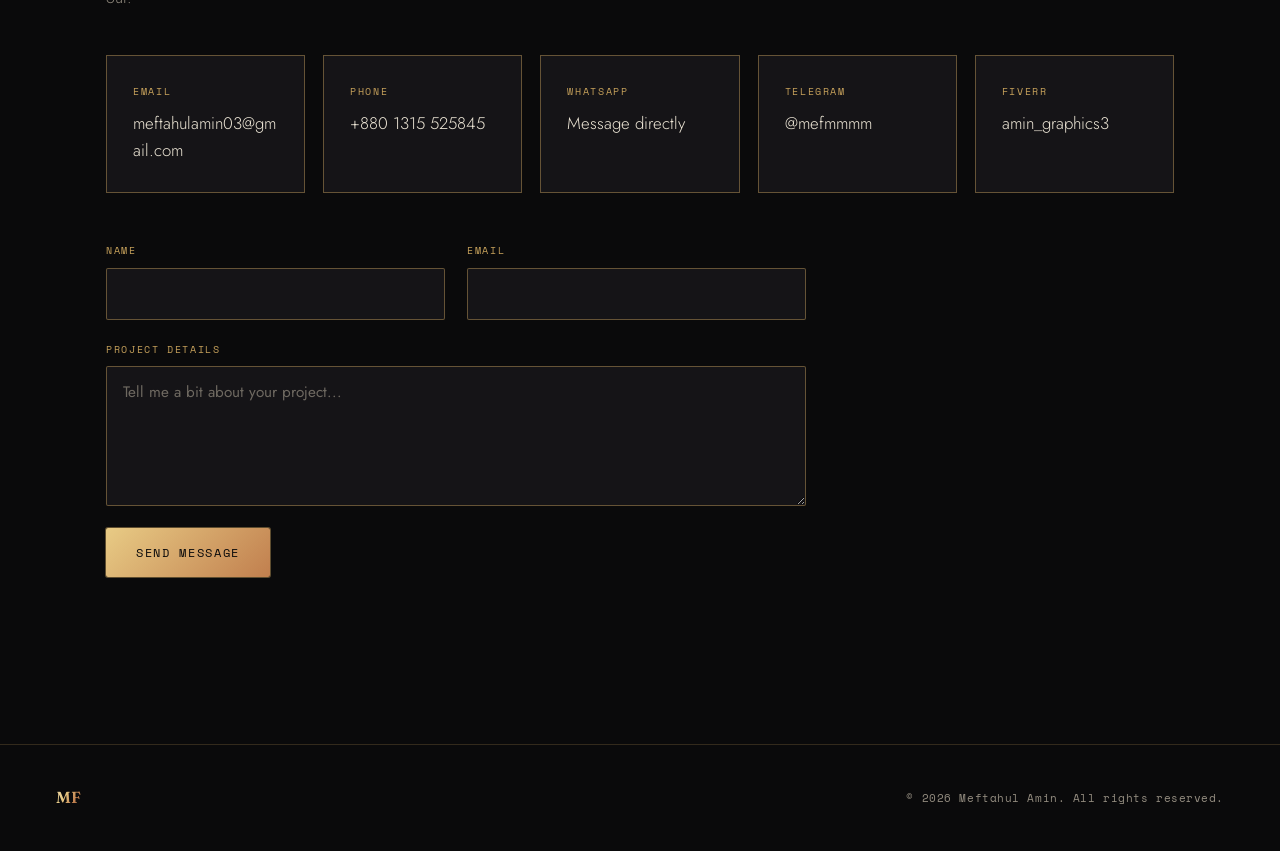
==== commit 72667ed0: "Add files via upload" ====
--- a/index.html
+++ b/index.html
@@ -124,6 +124,18 @@
       <div class="chip">
         <span class="chip-index">04</span>
         <span class="chip-name">Figma</span>
+      </div>
+      <div class="chip">
+        <span class="chip-index">05</span>
+        <span class="chip-name">Canva</span>
+      </div>
+      <div class="chip">
+        <span class="chip-index">06</span>
+        <span class="chip-name">AI Image Generator</span>
+      </div>
+      <div class="chip">
+        <span class="chip-index">07</span>
+        <span class="chip-name">AI Video Generator</span>
       </div>
     </div>
   </section>
